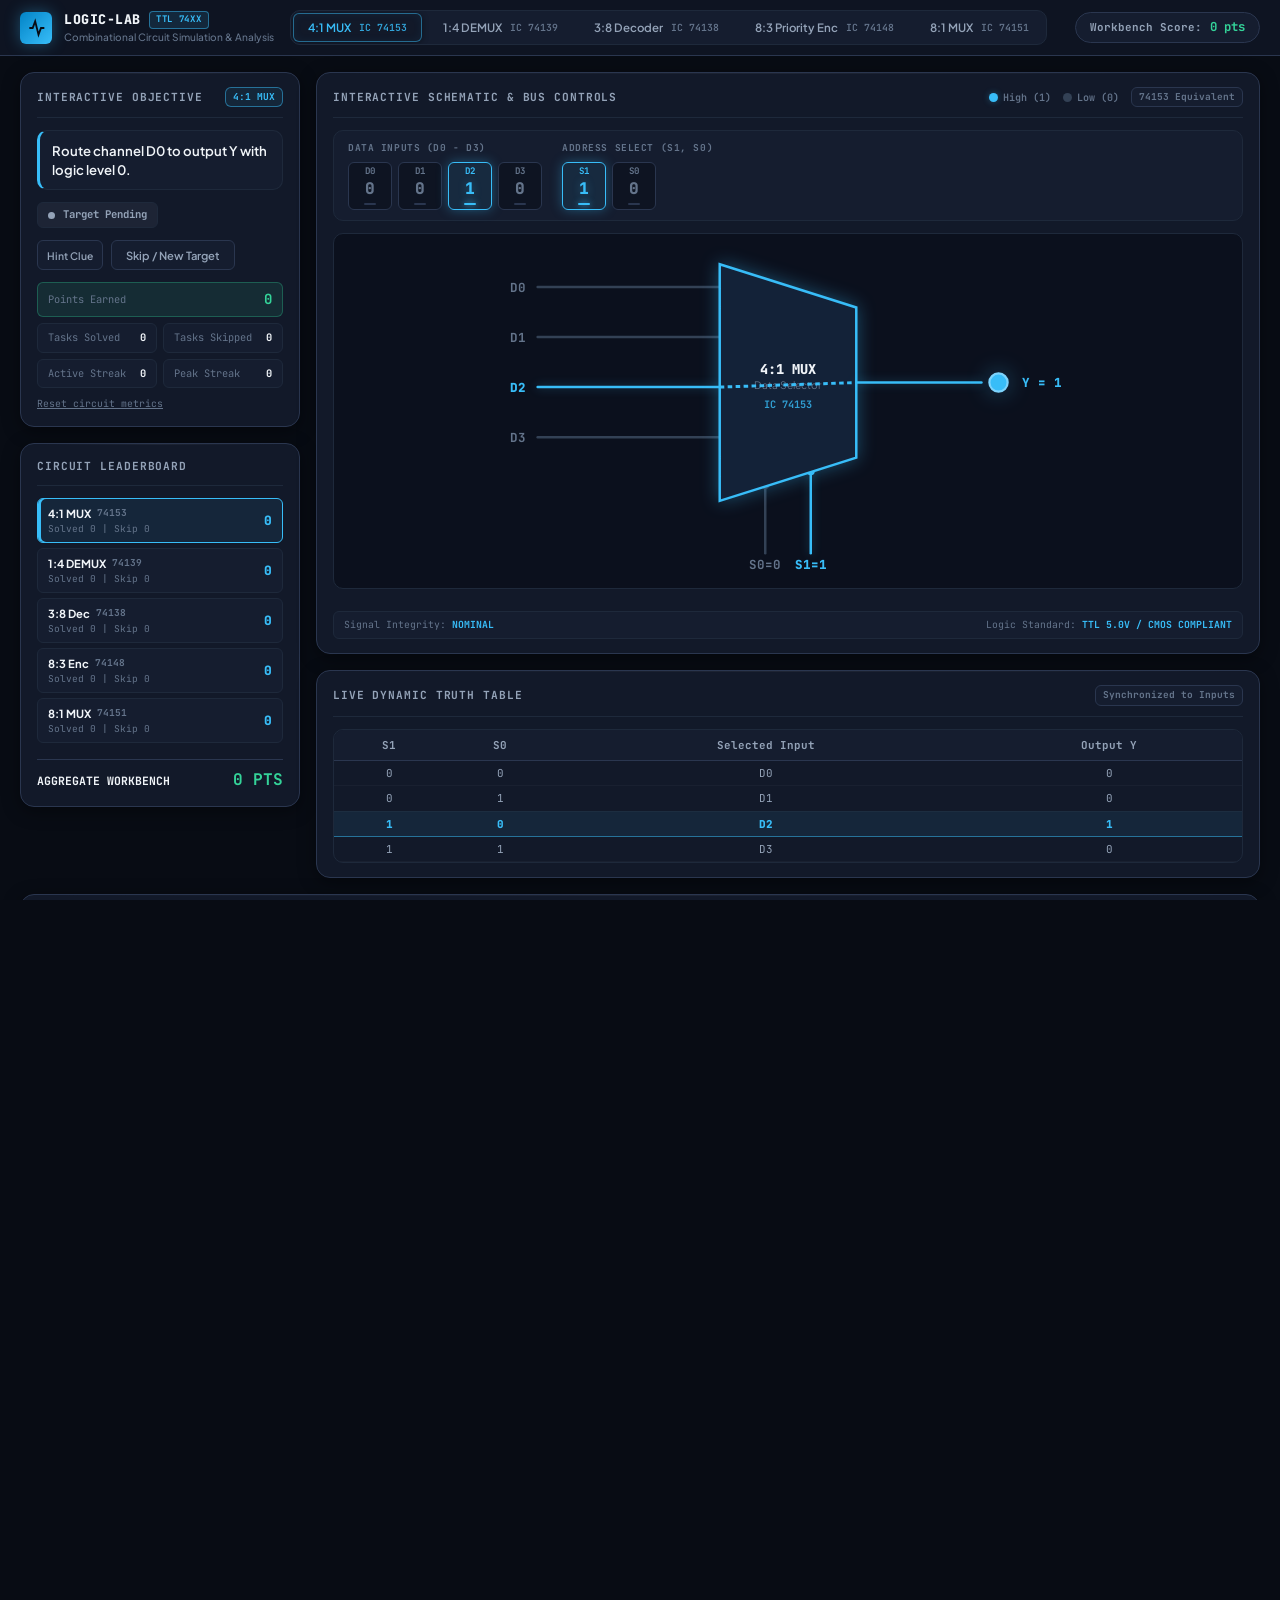
==== index.html @ f15741a6 "fix: rename INDEX.HTML to index.html for GitHub Pages" ====
<!DOCTYPE html>
<html lang="en">
<head>
  <meta charset="UTF-8" />
  <meta name="viewport" content="width=device-width, initial-scale=1.0" />
  <title>LOGIC-LAB // Digital Circuit Workbench &amp; Analysis Suite</title>
  <link rel="preconnect" href="https://fonts.googleapis.com" />
  <link rel="preconnect" href="https://fonts.gstatic.com" crossorigin />
  <link href="https://fonts.googleapis.com/css2?family=JetBrains+Mono:wght@400;500;600;700;800&family=Plus+Jakarta+Sans:wght@400;500;600;700;800&display=swap" rel="stylesheet" />
  <style>
    :root {
      --bg-base: #080C14;
      --bg-surface: #0E1422;
      --bg-surface-elevated: #151D2F;
      --bg-card: #121929;
      --bg-card-subtle: #0B101D;
      
      --border-subtle: #1E293B;
      --border-default: #2A364F;
      --border-strong: #3D4D6B;
      --border-glow: rgba(56, 189, 248, 0.35);

      --text-primary: #F1F5F9;
      --text-secondary: #94A3B8;
      --text-muted: #64748B;
      --text-dim: #475569;

      --sig-high: #38BDF8;
      --sig-high-glow: rgba(56, 189, 248, 0.35);
      --sig-high-bg: rgba(56, 189, 248, 0.08);
      --sig-high-border: rgba(56, 189, 248, 0.5);

      --sig-accent: #34D399;
      --sig-accent-glow: rgba(52, 211, 153, 0.3);
      --sig-accent-bg: rgba(52, 211, 153, 0.1);

      --sig-low: #334155;
      --sig-low-text: #64748B;

      --alert-warn: #F59E0B;
      --alert-warn-bg: rgba(245, 158, 11, 0.08);

      --font-sans: "Plus Jakarta Sans", -apple-system, BlinkMacSystemFont, "Segoe UI", Roboto, sans-serif;
      --font-mono: "JetBrains Mono", Consolas, "Courier New", monospace;

      --radius-sm: 6px;
      --radius-md: 10px;
      --radius-lg: 14px;
      --radius-xl: 18px;

      --transition-fast: 0.15s cubic-bezier(0.4, 0, 0.2, 1);
      --transition-medium: 0.25s cubic-bezier(0.4, 0, 0.2, 1);
    }

    * { box-sizing: border-box; margin: 0; padding: 0; }
    [hidden] { display: none !important; }

    html, body {
      height: 100%;
      background-color: var(--bg-base);
      color: var(--text-primary);
      font-family: var(--font-sans);
      font-size: 14px;
      line-height: 1.5;
      -webkit-font-smoothing: antialiased;
      -moz-osx-font-smoothing: grayscale;
      overflow-x: hidden;
    }

    /* Scrollbars */
    ::-webkit-scrollbar { width: 6px; height: 6px; }
    ::-webkit-scrollbar-track { background: var(--bg-base); }
    ::-webkit-scrollbar-thumb { background: var(--border-default); border-radius: 3px; }
    ::-webkit-scrollbar-thumb:hover { background: var(--border-strong); }

    /* Top Navigation Bar */
    header.lab-header {
      background: var(--bg-surface);
      border-bottom: 1px solid var(--border-default);
      padding: 10px 20px;
      display: flex;
      align-items: center;
      justify-content: space-between;
      gap: 16px;
      position: sticky;
      top: 0;
      z-index: 40;
    }

    .brand-wrap {
      display: flex;
      align-items: center;
      gap: 12px;
    }

    .brand-logo {
      width: 32px;
      height: 32px;
      background: linear-gradient(135deg, #0284C7 0%, #38BDF8 100%);
      border-radius: var(--radius-sm);
      display: flex;
      align-items: center;
      justify-content: center;
      box-shadow: 0 0 15px rgba(56, 189, 248, 0.35);
      flex-shrink: 0;
    }

    .brand-logo svg {
      width: 20px;
      height: 20px;
      fill: none;
      stroke: #080C14;
      stroke-width: 2.2;
    }

    .brand-info {
      display: flex;
      flex-direction: column;
    }

    .brand-title {
      font-family: var(--font-mono);
      font-size: 0.95rem;
      font-weight: 800;
      letter-spacing: 0.04em;
      color: var(--text-primary);
      display: flex;
      align-items: center;
      gap: 8px;
    }

    .brand-badge {
      font-family: var(--font-mono);
      font-size: 0.65rem;
      font-weight: 700;
      letter-spacing: 0.08em;
      background: rgba(56, 189, 248, 0.12);
      color: var(--sig-high);
      border: 1px solid var(--sig-high-border);
      padding: 1px 6px;
      border-radius: 4px;
    }

    .brand-sub {
      font-size: 0.72rem;
      color: var(--text-muted);
      font-weight: 500;
    }

    /* Circuit Navigation Tabs */
    nav.circuit-tabs {
      display: flex;
      align-items: center;
      gap: 6px;
      overflow-x: auto;
      scrollbar-width: none;
      padding: 2px;
      background: var(--bg-surface-elevated);
      border: 1px solid var(--border-subtle);
      border-radius: var(--radius-md);
    }
    nav.circuit-tabs::-webkit-scrollbar { display: none; }

    .tab-btn {
      background: transparent;
      border: 1px solid transparent;
      color: var(--text-secondary);
      font-family: var(--font-sans);
      font-size: 0.82rem;
      font-weight: 600;
      padding: 6px 14px;
      border-radius: var(--radius-sm);
      cursor: pointer;
      white-space: nowrap;
      transition: all var(--transition-fast);
      display: flex;
      align-items: center;
      gap: 8px;
    }

    .tab-btn:hover {
      color: var(--text-primary);
      background: rgba(255, 255, 255, 0.04);
    }

    .tab-btn.active {
      background: var(--bg-card);
      color: var(--sig-high);
      border-color: var(--sig-high-border);
      box-shadow: 0 1px 6px rgba(0, 0, 0, 0.4), inset 0 0 10px rgba(56, 189, 248, 0.06);
    }

    .tab-btn .tab-ic {
      font-family: var(--font-mono);
      font-size: 0.7rem;
      color: var(--text-muted);
    }

    .tab-btn.active .tab-ic {
      color: var(--sig-high);
      opacity: 0.85;
    }

    /* Header Actions */
    .header-actions {
      display: flex;
      align-items: center;
      gap: 12px;
      margin-left: auto;
    }

    .score-summary-pill {
      font-family: var(--font-mono);
      font-size: 0.78rem;
      font-weight: 700;
      background: var(--bg-surface-elevated);
      border: 1px solid var(--border-default);
      border-radius: 9999px;
      padding: 5px 14px;
      display: flex;
      align-items: center;
      gap: 8px;
      color: var(--text-secondary);
    }

    .score-summary-pill b {
      color: var(--sig-accent);
      font-size: 0.88rem;
    }

    /* Main Container */
    main.lab-main {
      padding: 16px 20px;
      width: 100%;
      max-width: 1920px;
      margin: 0 auto;
      flex: 1;
    }

    .circuit-panel {
      display: none;
      gap: 16px;
    }

    .circuit-panel.active {
      display: grid;
      grid-template-columns: 290px minmax(0, 1.45fr) minmax(0, 1.15fr);
      align-items: start;
    }

    @media (max-width: 1280px) {
      .circuit-panel.active {
        grid-template-columns: 280px 1fr;
      }
      .col-right {
        grid-column: 1 / -1;
      }
    }

    @media (max-width: 960px) {
      header.lab-header {
        flex-direction: column;
        align-items: stretch;
      }
      nav.circuit-tabs {
        order: 3;
      }
      .header-actions {
        order: 2;
        margin-left: 0;
        justify-content: space-between;
      }
      .circuit-panel.active {
        display: flex;
        flex-direction: column;
      }
    }

    .col {
      display: flex;
      flex-direction: column;
      gap: 16px;
      min-width: 0;
    }

    /* Engineering Cards */
    .card {
      background: var(--bg-card);
      border: 1px solid var(--border-default);
      border-radius: var(--radius-lg);
      padding: 14px 16px;
      display: flex;
      flex-direction: column;
      gap: 12px;
      position: relative;
      box-shadow: 0 4px 18px rgba(0, 0, 0, 0.4);
    }

    .card::before {
      content: "";
      position: absolute;
      top: 0;
      left: 20px;
      right: 20px;
      height: 1px;
      background: linear-gradient(90deg, transparent, rgba(255, 255, 255, 0.05), transparent);
    }

    .card-head {
      display: flex;
      align-items: center;
      justify-content: space-between;
      flex-wrap: wrap;
      gap: 8px;
      padding-bottom: 10px;
      border-bottom: 1px solid var(--border-subtle);
    }

    .card-title-group {
      display: flex;
      align-items: center;
      gap: 8px;
    }

    .card-title {
      font-family: var(--font-mono);
      font-size: 0.8rem;
      font-weight: 700;
      text-transform: uppercase;
      letter-spacing: 0.08em;
      color: var(--text-secondary);
    }

    .card-badge {
      font-family: var(--font-mono);
      font-size: 0.68rem;
      font-weight: 700;
      padding: 2px 7px;
      border-radius: var(--radius-sm);
      background: var(--bg-surface-elevated);
      border: 1px solid var(--border-default);
      color: var(--text-muted);
    }

    .card-badge.highlight {
      color: var(--sig-high);
      border-color: var(--sig-high-border);
      background: var(--sig-high-bg);
    }

    /* Left Column: Mission & Scoreboard */
    .mission-statement {
      font-size: 0.94rem;
      font-weight: 600;
      color: var(--text-primary);
      line-height: 1.45;
      padding: 10px 12px;
      background: var(--bg-surface-elevated);
      border: 1px solid var(--border-subtle);
      border-radius: var(--radius-md);
      border-left: 3px solid var(--sig-high);
    }

    .status-indicator {
      display: inline-flex;
      align-items: center;
      gap: 8px;
      font-family: var(--font-mono);
      font-size: 0.76rem;
      font-weight: 700;
      padding: 4px 10px;
      border-radius: var(--radius-sm);
      width: fit-content;
    }

    .status-indicator.pending {
      background: rgba(148, 163, 184, 0.08);
      color: var(--text-secondary);
      border: 1px solid var(--border-subtle);
    }

    .status-indicator.solved {
      background: var(--sig-accent-bg);
      color: var(--sig-accent);
      border: 1px solid var(--sig-accent);
      box-shadow: 0 0 12px var(--sig-accent-glow);
    }

    .status-dot {
      width: 7px;
      height: 7px;
      border-radius: 50%;
      background: currentColor;
    }

    .status-indicator.solved .status-dot {
      box-shadow: 0 0 8px currentColor;
    }

    .mission-actions {
      display: flex;
      gap: 8px;
    }

    .btn {
      font-family: var(--font-sans);
      font-size: 0.8rem;
      font-weight: 600;
      padding: 7px 14px;
      border-radius: var(--radius-sm);
      cursor: pointer;
      display: inline-flex;
      align-items: center;
      justify-content: center;
      gap: 6px;
      transition: all var(--transition-fast);
      border: 1px solid transparent;
      user-select: none;
    }

    .btn-primary {
      background: var(--sig-high);
      color: #080C14;
      font-weight: 700;
      border-color: var(--sig-high);
      box-shadow: 0 2px 8px rgba(56, 189, 248, 0.25);
    }

    .btn-primary:hover {
      background: #7DD3FC;
      border-color: #7DD3FC;
      box-shadow: 0 4px 14px rgba(56, 189, 248, 0.35);
    }

    .btn-success {
      background: var(--sig-accent);
      color: #080C14;
      font-weight: 700;
      border-color: var(--sig-accent);
      box-shadow: 0 2px 8px rgba(52, 211, 153, 0.25);
    }

    .btn-success:hover {
      background: #6EE7B7;
    }

    .btn-ghost {
      background: var(--bg-surface-elevated);
      color: var(--text-secondary);
      border-color: var(--border-default);
    }

    .btn-ghost:hover {
      background: var(--border-subtle);
      color: var(--text-primary);
      border-color: var(--border-strong);
    }

    .btn-sm {
      padding: 4px 9px;
      font-size: 0.74rem;
    }

    .feedback-panel {
      font-size: 0.8rem;
      line-height: 1.5;
      padding: 9px 12px;
      border-radius: var(--radius-md);
      display: flex;
      flex-direction: column;
      gap: 4px;
    }

    .feedback-panel.hint {
      background: var(--alert-warn-bg);
      border: 1px solid rgba(245, 158, 11, 0.3);
      color: #FDE68A;
    }

    .feedback-panel.solution {
      background: var(--bg-surface-elevated);
      border: 1px solid var(--border-strong);
      color: var(--text-secondary);
    }

    .feedback-panel code {
      font-family: var(--font-mono);
      font-weight: 700;
      color: var(--sig-high);
      word-break: break-all;
    }

    /* Score Metrics Grid */
    .metrics-grid {
      display: grid;
      grid-template-columns: repeat(2, 1fr);
      gap: 6px;
      font-family: var(--font-mono);
      font-size: 0.74rem;
    }

    .metric-cell {
      background: var(--bg-surface-elevated);
      border: 1px solid var(--border-subtle);
      border-radius: var(--radius-sm);
      padding: 6px 10px;
      display: flex;
      justify-content: space-between;
      align-items: center;
    }

    .metric-cell.featured {
      grid-column: 1 / -1;
      background: var(--sig-accent-bg);
      border-color: rgba(52, 211, 153, 0.3);
    }

    .metric-cell.featured b {
      color: var(--sig-accent);
      font-size: 1rem;
    }

    .metric-label {
      color: var(--text-muted);
    }

    .metric-cell b {
      color: var(--text-primary);
    }

    .btn-link {
      background: none;
      border: none;
      color: var(--text-muted);
      font-family: var(--font-mono);
      font-size: 0.7rem;
      cursor: pointer;
      text-decoration: underline;
      padding: 0;
      text-align: left;
    }

    .btn-link:hover {
      color: var(--text-secondary);
    }

    /* Circuit Part Table / Leaderboard */
    .part-list {
      display: flex;
      flex-direction: column;
      gap: 5px;
    }

    .part-item {
      display: grid;
      grid-template-columns: 1fr auto;
      align-items: center;
      gap: 8px;
      background: var(--bg-surface-elevated);
      border: 1px solid var(--border-subtle);
      border-radius: var(--radius-sm);
      padding: 6px 10px;
      cursor: pointer;
      transition: all var(--transition-fast);
      text-align: left;
      font: inherit;
      color: inherit;
    }

    .part-item:hover {
      border-color: var(--border-default);
      background: #182338;
    }

    .part-item.active {
      border-color: var(--sig-high);
      background: var(--sig-high-bg);
      box-shadow: inset 3px 0 0 var(--sig-high);
    }

    .part-name {
      font-family: var(--font-sans);
      font-size: 0.8rem;
      font-weight: 700;
      color: var(--text-primary);
      display: flex;
      align-items: center;
      gap: 6px;
    }

    .part-ic-tag {
      font-family: var(--font-mono);
      font-size: 0.68rem;
      color: var(--text-muted);
    }

    .part-score {
      font-family: var(--font-mono);
      font-size: 0.92rem;
      font-weight: 800;
      color: var(--sig-high);
    }

    .part-meta {
      font-family: var(--font-mono);
      font-size: 0.68rem;
      color: var(--text-muted);
    }

    .total-strip {
      border-top: 1px solid var(--border-default);
      padding-top: 8px;
      margin-top: 4px;
      display: flex;
      justify-content: space-between;
      align-items: baseline;
      font-family: var(--font-mono);
      font-size: 0.82rem;
      font-weight: 700;
      text-transform: uppercase;
    }

    .total-strip b {
      font-size: 1.15rem;
      color: var(--sig-accent);
    }

    /* Interactive Hardware Switch Banks */
    .controls-strip {
      display: flex;
      flex-wrap: wrap;
      gap: 12px 20px;
      align-items: flex-end;
      padding: 10px 14px;
      background: var(--bg-surface-elevated);
      border: 1px solid var(--border-subtle);
      border-radius: var(--radius-md);
    }

    .switch-group {
      display: flex;
      flex-direction: column;
      gap: 6px;
    }

    .switch-group-label {
      font-family: var(--font-mono);
      font-size: 0.68rem;
      font-weight: 700;
      letter-spacing: 0.06em;
      color: var(--text-muted);
      text-transform: uppercase;
    }

    .switches-bank {
      display: flex;
      flex-wrap: wrap;
      gap: 6px;
    }

    .tactile-toggle {
      background: var(--bg-surface);
      border: 1px solid var(--border-default);
      border-radius: var(--radius-sm);
      min-width: 44px;
      height: 48px;
      padding: 4px 6px;
      display: flex;
      flex-direction: column;
      align-items: center;
      justify-content: space-between;
      cursor: pointer;
      user-select: none;
      transition: all var(--transition-fast);
      position: relative;
    }

    .tactile-toggle:hover {
      border-color: var(--border-strong);
      background: var(--bg-surface-elevated);
    }

    .tactile-toggle .pin-name {
      font-family: var(--font-mono);
      font-size: 0.65rem;
      font-weight: 700;
      color: var(--text-muted);
      line-height: 1;
    }

    .tactile-toggle .pin-val {
      font-family: var(--font-mono);
      font-size: 1.15rem;
      font-weight: 800;
      line-height: 1;
      color: var(--sig-low-text);
      transition: color var(--transition-fast);
    }

    .tactile-toggle::after {
      content: "";
      width: 12px;
      height: 2px;
      border-radius: 1px;
      background: var(--border-default);
      transition: all var(--transition-fast);
    }

    .tactile-toggle.high {
      border-color: var(--sig-high);
      background: var(--sig-high-bg);
      box-shadow: 0 0 12px var(--sig-high-glow);
    }

    .tactile-toggle.high .pin-name {
      color: var(--sig-high);
    }

    .tactile-toggle.high .pin-val {
      color: var(--sig-high);
      text-shadow: 0 0 8px var(--sig-high-glow);
    }

    .tactile-toggle.high::after {
      background: var(--sig-high);
      box-shadow: 0 0 6px var(--sig-high);
    }

    .mode-switch-pill {
      display: inline-flex;
      align-items: center;
      gap: 10px;
      background: var(--bg-card);
      border: 1px solid var(--border-default);
      border-radius: 999px;
      padding: 5px 12px;
      font-size: 0.75rem;
      font-weight: 600;
      color: var(--text-secondary);
      cursor: pointer;
      user-select: none;
      transition: border-color var(--transition-fast);
    }

    .mode-switch-pill:hover {
      border-color: var(--border-strong);
      color: var(--text-primary);
    }

    .mode-switch-pill input {
      width: 15px;
      height: 15px;
      accent-color: var(--sig-high);
      cursor: pointer;
    }

    /* Schematic Box & SVG Graphics */
    .schematic-box {
      background: var(--bg-card-subtle);
      border: 1px solid var(--border-subtle);
      border-radius: var(--radius-md);
      padding: 12px;
      display: flex;
      align-items: center;
      justify-content: center;
      overflow-x: auto;
      min-height: 260px;
      position: relative;
    }

    svg.circuit-svg {
      width: 100%;
      height: auto;
      min-width: 420px;
      max-height: 330px;
      display: block;
    }

    .wire {
      stroke: var(--sig-low);
      stroke-width: 2.2;
      fill: none;
      stroke-linecap: round;
      stroke-linejoin: round;
      transition: stroke var(--transition-fast);
    }

    .wire.high {
      stroke: var(--sig-high) !important;
      filter: drop-shadow(0 0 4px var(--sig-high-glow));
    }

    .wire-label {
      font-family: var(--font-mono);
      font-size: 11px;
      font-weight: 700;
      fill: var(--text-muted);
      user-select: none;
    }

    .wire-label.high {
      fill: var(--sig-high);
      font-weight: 800;
    }

    .gate-body {
      fill: var(--bg-surface-elevated);
      stroke: var(--border-strong);
      stroke-width: 1.8;
      rx: 6;
      transition: all var(--transition-medium);
    }

    .gate-body.active-block {
      stroke: var(--sig-high);
      stroke-width: 2.2;
      filter: drop-shadow(0 0 8px var(--sig-high-glow));
      fill: #132238;
    }

    .gate-title {
      font-family: var(--font-mono);
      font-weight: 800;
      font-size: 12px;
      fill: var(--text-primary);
      text-anchor: middle;
      dominant-baseline: central;
    }

    .gate-sub {
      font-family: var(--font-sans);
      font-size: 9px;
      fill: var(--text-muted);
      text-anchor: middle;
    }

    .gate-ic {
      font-family: var(--font-mono);
      font-size: 9px;
      font-weight: 700;
      fill: var(--sig-high);
      opacity: 0.8;
      text-anchor: middle;
    }

    .led-node {
      r: 8;
      fill: #1E293B;
      stroke: #475569;
      stroke-width: 2;
      transition: all var(--transition-fast);
    }

    .led-node.lit {
      fill: var(--sig-high);
      stroke: #7DD3FC;
      filter: drop-shadow(0 0 10px var(--sig-high-glow));
    }

    /* Signal Legend */
    .signal-legend {
      display: inline-flex;
      align-items: center;
      gap: 12px;
      font-family: var(--font-mono);
      font-size: 0.72rem;
      font-weight: 600;
      color: var(--text-muted);
    }

    .legend-item {
      display: flex;
      align-items: center;
      gap: 5px;
    }

    .legend-indicator {
      width: 9px;
      height: 9px;
      border-radius: 50%;
    }

    .legend-indicator.high {
      background: var(--sig-high);
      box-shadow: 0 0 6px var(--sig-high-glow);
    }

    .legend-indicator.low {
      background: var(--sig-low);
    }

    /* Truth Table */
    .table-container {
      overflow-x: auto;
      border: 1px solid var(--border-subtle);
      border-radius: var(--radius-md);
      max-height: 280px;
    }

    table.truth-table {
      width: 100%;
      border-collapse: collapse;
      font-family: var(--font-mono);
      font-size: 0.78rem;
      text-align: center;
    }

    table.truth-table th {
      background: var(--bg-surface-elevated);
      color: var(--text-secondary);
      padding: 7px 8px;
      font-weight: 700;
      border-bottom: 1px solid var(--border-default);
      position: sticky;
      top: 0;
      z-index: 2;
    }

    table.truth-table td {
      padding: 4px 6px;
      border-bottom: 1px solid rgba(255, 255, 255, 0.03);
      color: var(--text-secondary);
    }

    table.truth-table tr:hover td {
      background: rgba(255, 255, 255, 0.02);
    }

    table.truth-table tr.active-row {
      background: var(--sig-high-bg) !important;
      font-weight: 800;
    }

    table.truth-table tr.active-row td {
      color: var(--sig-high);
      border-top: 1px solid var(--sig-high-border);
      border-bottom: 1px solid var(--sig-high-border);
    }

    /* Karnaugh Maps */
    .kmap-toolbar {
      display: flex;
      justify-content: space-between;
      align-items: center;
      flex-wrap: wrap;
      gap: 8px;
    }

    .kmap-title {
      font-family: var(--font-mono);
      font-size: 0.78rem;
      font-weight: 700;
      color: var(--text-primary);
    }

    .kmap-select {
      background: var(--bg-surface-elevated);
      border: 1px solid var(--border-default);
      border-radius: var(--radius-sm);
      padding: 4px 8px;
      font-family: var(--font-mono);
      font-size: 0.74rem;
      font-weight: 600;
      color: var(--text-primary);
      cursor: pointer;
    }

    .kmap-grid-wrap {
      overflow-x: auto;
      display: flex;
      flex-direction: column;
      align-items: center;
      padding: 8px 0;
    }

    .kmap-stage {
      position: relative;
      display: inline-block;
    }

    table.kmap-grid {
      border-collapse: collapse;
      font-family: var(--font-mono);
      font-size: 0.8rem;
    }

    table.kmap-grid th, table.kmap-grid td {
      border: 1px solid var(--border-default);
      min-width: 46px;
      height: 36px;
      text-align: center;
      vertical-align: middle;
    }

    table.kmap-grid th {
      background: var(--bg-surface-elevated);
      color: var(--text-muted);
      font-weight: 700;
      padding: 2px 6px;
    }

    table.kmap-grid td.kmap-cell {
      min-width: 62px;
      height: 42px;
      background: var(--bg-surface);
      color: var(--text-secondary);
      transition: all var(--transition-fast);
      position: relative;
    }

    table.kmap-grid td.kmap-cell.active-cell {
      background: var(--sig-high-bg);
      color: var(--sig-high);
      font-weight: 800;
      outline: 2px solid var(--sig-high);
      outline-offset: -2px;
    }

    .kloop {
      position: absolute;
      box-sizing: border-box;
      border: 2px solid var(--lc);
      border-radius: 12px;
      background: color-mix(in srgb, var(--lc) 12%, transparent);
      pointer-events: none;
      transition: all var(--transition-fast);
    }

    .kmap-group-tag {
      display: inline-block;
      padding: 2px 7px;
      border-radius: 4px;
      font-size: 0.72rem;
      font-weight: 700;
      margin: 1px;
      font-family: var(--font-mono);
      border: 1px solid currentColor;
    }

    .group-cyan { color: #38BDF8; background: rgba(56, 189, 248, 0.08); }
    .group-emerald { color: #34D399; background: rgba(52, 211, 153, 0.08); }
    .group-amber { color: #FBBF24; background: rgba(251, 191, 36, 0.08); }
    .group-indigo { color: #A78BFA; background: rgba(167, 139, 250, 0.08); }

    /* Segmented Diagram Toggle & Lower Card */
    .seg-control {
      display: inline-flex;
      background: var(--bg-surface-elevated);
      border: 1px solid var(--border-default);
      border-radius: var(--radius-sm);
      overflow: hidden;
      padding: 2px;
    }

    .seg-btn {
      background: transparent;
      color: var(--text-secondary);
      border: 0;
      padding: 4px 10px;
      font-family: var(--font-sans);
      font-size: 0.74rem;
      font-weight: 600;
      cursor: pointer;
      border-radius: 4px;
      transition: all var(--transition-fast);
    }

    .seg-btn.active {
      background: var(--bg-card);
      color: var(--sig-high);
      box-shadow: 0 1px 4px rgba(0, 0, 0, 0.3);
    }

    .lower-viewport {
      position: relative;
      background: var(--bg-card-subtle);
      border: 1px solid var(--border-subtle);
      border-radius: var(--radius-md);
      min-height: 260px;
      overflow: auto;
      padding: 10px;
    }

    .gate-scroll-view {
      display: flex;
      align-items: center;
      justify-content: center;
    }

    svg.gate-svg {
      width: 100%;
      height: 100%;
      min-width: 480px;
      display: block;
    }

    svg.gate-svg .g-label {
      font-family: var(--font-mono);
      font-size: 10px;
      font-weight: 700;
      fill: var(--text-muted);
    }

    svg.gate-svg .g-label.high {
      fill: var(--sig-high);
      font-weight: 800;
    }

    svg.gate-svg .g-ic {
      font-family: var(--font-mono);
      font-size: 11px;
      font-weight: 800;
      fill: var(--text-muted);
    }

    svg.gate-svg .gate-body {
      stroke-width: 1.8;
    }

    svg.gate-svg .dot {
      fill: var(--sig-low);
    }

    svg.gate-svg .dot.high {
      fill: var(--sig-high);
      filter: drop-shadow(0 0 3px var(--sig-high-glow));
    }

    svg.gate-svg .led-node {
      r: 6;
      stroke-width: 1.6;
    }

    /* Physical DIP Pinout Diagram */
    .pinout-view {
      display: flex;
      flex-direction: column;
      align-items: center;
      gap: 8px;
    }

    svg.pin-svg {
      width: 100%;
      max-width: 420px;
      height: auto;
      display: block;
    }

    .pin-svg .p-name {
      font-family: var(--font-mono);
      font-size: 11px;
      font-weight: 700;
      fill: var(--text-primary);
    }

    .pin-svg .p-name.out { fill: var(--sig-high); }
    .pin-svg .p-name.pwr { fill: #F87171; }
    .pin-svg .p-name.nc { fill: var(--text-dim); opacity: 0.6; }
    .pin-svg .p-name.hi { fill: var(--sig-accent); }

    .pin-svg .p-num {
      font-family: var(--font-mono);
      font-size: 9px;
      font-weight: 600;
      fill: var(--text-muted);
    }

    .pin-svg .p-val {
      font-family: var(--font-mono);
      font-size: 10px;
      font-weight: 800;
      fill: #080C14;
    }

    .pin-svg .p-chip {
      font-family: var(--font-mono);
      font-size: 15px;
      font-weight: 800;
      fill: var(--text-primary);
    }

    .pin-svg .p-sub {
      font-family: var(--font-mono);
      font-size: 9px;
      fill: var(--text-muted);
    }

    .pinout-annotation {
      font-size: 0.74rem;
      color: var(--text-secondary);
      line-height: 1.45;
      text-align: center;
      max-width: 500px;
      background: var(--bg-surface-elevated);
      border: 1px solid var(--border-subtle);
      border-radius: var(--radius-sm);
      padding: 6px 10px;
    }

    /* Modal Dialog */
    .modal-overlay {
      position: fixed;
      inset: 0;
      z-index: 99;
      background: rgba(3, 7, 18, 0.82);
      backdrop-filter: blur(4px);
      display: flex;
      align-items: center;
      justify-content: center;
      padding: 20px;
    }

    .modal-frame {
      background: var(--bg-card);
      border: 1px solid var(--border-strong);
      border-radius: var(--radius-xl);
      max-width: 95vw;
      max-height: 92vh;
      display: flex;
      flex-direction: column;
      box-shadow: 0 20px 50px rgba(0, 0, 0, 0.7);
      width: 1080px;
      overflow: hidden;
    }

    .modal-header {
      display: flex;
      justify-content: space-between;
      align-items: center;
      padding: 12px 18px;
      border-bottom: 1px solid var(--border-default);
      background: var(--bg-surface);
      font-family: var(--font-mono);
      font-weight: 700;
      font-size: 0.85rem;
    }

    .modal-content {
      overflow: auto;
      padding: 20px;
      background: var(--bg-card-subtle);
      flex: 1;
    }

    /* Real-Time Waveform / Logic Trace Bar */
    .waveform-bar {
      margin-top: 10px;
      background: var(--bg-surface-elevated);
      border: 1px solid var(--border-subtle);
      border-radius: var(--radius-sm);
      padding: 6px 10px;
      display: flex;
      align-items: center;
      justify-content: space-between;
      font-family: var(--font-mono);
      font-size: 0.7rem;
      color: var(--text-muted);
    }

    .waveform-channel {
      display: flex;
      align-items: center;
      gap: 6px;
    }

    .waveform-channel b {
      color: var(--sig-high);
    }
  </style>
</head>
<body>

  <!-- Top Instrument Navigation Bar -->
  <header class="lab-header">
    <div class="brand-wrap">
      <div class="brand-logo" aria-hidden="true">
        <svg viewBox="0 0 24 24">
          <path d="M4 12h4l3-8 4 16 3-8h4" />
        </svg>
      </div>
      <div class="brand-info">
        <div class="brand-title">
          LOGIC-LAB <span class="brand-badge">TTL 74XX</span>
        </div>
        <span class="brand-sub">Combinational Circuit Simulation &amp; Analysis</span>
      </div>
    </div>

    <nav class="circuit-tabs" role="tablist" aria-label="Circuit Navigation">
      <button class="tab-btn active" data-circuit="mux41">
        <span>4:1 MUX</span>
        <span class="tab-ic">IC 74153</span>
      </button>
      <button class="tab-btn" data-circuit="demux14">
        <span>1:4 DEMUX</span>
        <span class="tab-ic">IC 74139</span>
      </button>
      <button class="tab-btn" data-circuit="decoder38">
        <span>3:8 Decoder</span>
        <span class="tab-ic">IC 74138</span>
      </button>
      <button class="tab-btn" data-circuit="encoder83">
        <span>8:3 Priority Enc</span>
        <span class="tab-ic">IC 74148</span>
      </button>
      <button class="tab-btn" data-circuit="mux81">
        <span>8:1 MUX</span>
        <span class="tab-ic">IC 74151</span>
      </button>
    </nav>

    <div class="header-actions">
      <div class="score-summary-pill" id="global-score-pill">
        <span>Workbench Score:</span>
        <b id="global-score-val">0 pts</b>
      </div>
    </div>
  </header>

  <!-- Main Multi-Panel Workspace -->
  <main class="lab-main" id="lab-workbench"></main>

  <!-- Modal Container for Enlarge Dialogs -->
  <div id="modal-root"></div>

  <script>
    /* ==========================================================================
       1. PURE LOGIC KERNEL (Verified, Pure Functions)
       ========================================================================== */

    /**
     * 4:1 Multiplexer
     * Y = S1'S0'D0 + S1'S0 D1 + S1 S0'D2 + S1 S0 D3
     */
    function muxOut(d, s) {
      const sel = (s[0] << 1) | s[1];
      return d[sel] & 1;
    }

    /**
     * 1:4 Demultiplexer
     * Passes data Din solely to channel selected by S1, S0
     */
    function demuxOut(din, s) {
      const sel = (s[0] << 1) | s[1];
      const out = [0, 0, 0, 0];
      out[sel] = din & 1;
      return out;
    }

    /**
     * 3:8 Decoder with active-high Enable (EN)
     * Exactly one output Yk = 1 when EN=1, all 0 when EN=0
     */
    function decoderOut(abc, en) {
      const out = [0, 0, 0, 0, 0, 0, 0, 0];
      if ((en & 1) === 0) return out;
      const idx = (abc[0] << 2) | (abc[1] << 1) | abc[2];
      out[idx] = 1;
      return out;
    }

    /**
     * 8:3 Priority Encoder
     * Priority Mode: Highest active index sets output binary code
     * Naive OR Mode: Bitwise collision matrix
     */
    function encoderOut(inputs, priority = true) {
      if (priority) {
        for (let i = 7; i >= 0; i--) {
          if (inputs[i] === 1) {
            return {
              a2: (i >> 2) & 1,
              a1: (i >> 1) & 1,
              a0: i & 1,
              valid: 1,
              winner: i
            };
          }
        }
        return { a2: 0, a1: 0, a0: 0, valid: 0, winner: -1 };
      } else {
        const a2 = inputs[4] | inputs[5] | inputs[6] | inputs[7];
        const a1 = inputs[2] | inputs[3] | inputs[6] | inputs[7];
        const a0 = inputs[1] | inputs[3] | inputs[5] | inputs[7];
        const valid = inputs.some(v => v === 1) ? 1 : 0;
        return { a2, a1, a0, valid, winner: valid ? 99 : -1 };
      }
    }

    /**
     * Composite 8:1 Multiplexer
     * Constructed from dual 4:1 multiplexers steered by S2 selector
     */
    function mux8Out(d, s) {
      const s2 = s[0], s1 = s[1], s0 = s[2];
      const mux0 = muxOut(d.slice(0, 4), [s1, s0]);
      const mux1 = muxOut(d.slice(4, 8), [s1, s0]);
      const finalY = s2 === 0 ? mux0 : mux1;
      return { finalY, mux0, mux1 };
    }

    /* Verification Self-Test */
    function verifyKernel() {
      // 4:1 Mux test
      for (let s = 0; s < 4; s++) {
        const d = [0, 0, 0, 0];
        d[s] = 1;
        if (muxOut(d, [(s >> 1) & 1, s & 1]) !== 1) console.error("SelfTest: 4:1 Mux failed");
      }
      // 1:4 Demux test
      for (let s = 0; s < 4; s++) {
        const res = demuxOut(1, [(s >> 1) & 1, s & 1]);
        if (res[s] !== 1) console.error("SelfTest: 1:4 Demux failed");
      }
      // 3:8 Decoder test
      if (decoderOut([1, 1, 1], 0).some(v => v !== 0)) console.error("SelfTest: Decoder disable failed");
      // 8:3 Priority Encoder test
      const enc = encoderOut([0, 1, 1, 0, 0, 0, 0, 0], true);
      if (enc.winner !== 2 || enc.a1 !== 1 || enc.a0 !== 0) console.error("SelfTest: Encoder priority failed");
    }
    verifyKernel();

    /* ==========================================================================
       2. SYSTEM STATE CONFIGURATION
       ========================================================================== */
    const CIRCUIT_KEYS = ["mux41", "demux14", "decoder38", "encoder83", "mux81"];

    const PART_INFO = {
      mux41: { name: "4:1 Multiplexer", short: "4:1 MUX", ic: "74153", category: "Data Selector" },
      demux14: { name: "1:4 Demultiplexer", short: "1:4 DEMUX", ic: "74139", category: "Data Distributor" },
      decoder38: { name: "3:8 Decoder", short: "3:8 Dec", ic: "74138", category: "Minterm Generator" },
      encoder83: { name: "8:3 Priority Encoder", short: "8:3 Enc", ic: "74148", category: "Priority Resolver" },
      mux81: { name: "8:1 Composite Multiplexer", short: "8:1 MUX", ic: "74151", category: "Composite System" }
    };

    const state = {
      activeTab: "mux41",
      switches: {
        mux41: { d: [0, 0, 1, 0], s: [1, 0] },
        demux14: { din: 1, s: [0, 1] },
        decoder38: { en: 1, abc: [1, 0, 1] },
        encoder83: { inputs: [0, 0, 0, 0, 0, 0, 1, 0], priority: true },
        mux81: { d: [0, 0, 0, 0, 0, 1, 0, 0], s: [1, 0, 1] }
      },
      kmapView: {
        demux14: 1,
        decoder38: 5,
        encoder83: "A1"
      },
      lowerView: {
        mux41: "gates",
        demux14: "gates",
        decoder38: "gates",
        encoder83: "gates",
        mux81: "gates"
      },
      challenge: {},
      score: {},
      lastResult: {},
      loops: {}
    };

    CIRCUIT_KEYS.forEach(k => {
      state.score[k] = { points: 0, solved: 0, skipped: 0, streak: 0, best: 0 };
      state.challenge[k] = null;
      state.lastResult[k] = null;
    });

    function totalPoints() {
      return CIRCUIT_KEYS.reduce((sum, k) => sum + state.score[k].points, 0);
    }

    /* ==========================================================================
       3. MISSION ENGINE
       ========================================================================== */
    const bitFormat = (n, w) => n.toString(2).padStart(w, "0");

    const challengeGenerators = {
      mux41: () => {
        const ch = Math.floor(Math.random() * 4);
        const targetVal = Math.random() > 0.5 ? 1 : 0;
        return {
          text: `Route channel D${ch} to output Y with logic level ${targetVal}.`,
          hint: `Set select lines [S1 S0] to the binary representation of ${ch} (${bitFormat(ch, 2)}), then set input D${ch} to ${targetVal}.`,
          answer: `Select lines [S1 S0] = ${bitFormat(ch, 2)}, Data pin D${ch} = ${targetVal}. Output Y evaluates to ${targetVal}.`,
          check: () => {
            const { d, s } = state.switches.mux41;
            const sel = (s[0] << 1) | s[1];
            return sel === ch && muxOut(d, s) === targetVal && d[ch] === targetVal;
          }
        };
      },
      demux14: () => {
        const targetCh = Math.floor(Math.random() * 4);
        return {
          text: `Distribute input Din = 1 exclusively to output terminal Y${targetCh}.`,
          hint: `Set Din = 1. Encode channel index ${targetCh} onto select lines S1 and S0 in binary.`,
          answer: `Din = 1, [S1 S0] = ${bitFormat(targetCh, 2)}. Only Y${targetCh} asserts logic high.`,
          check: () => {
            const { din, s } = state.switches.demux14;
            const out = demuxOut(din, s);
            return din === 1 && out[targetCh] === 1;
          }
        };
      },
      decoder38: () => {
        const targetM = Math.floor(Math.random() * 8);
        return {
          text: `Assert minterm output Y${targetM} = 1 while preserving system enable.`,
          hint: `Ensure Enable EN = 1. Present binary address ${bitFormat(targetM, 3)} across address inputs [A B C].`,
          answer: `EN = 1, [A B C] = ${bitFormat(targetM, 3)}. Selected minterm m${targetM} asserts 1.`,
          check: () => {
            const { en, abc } = state.switches.decoder38;
            const out = decoderOut(abc, en);
            return en === 1 && out[targetM] === 1;
          }
        };
      },
      encoder83: () => {
        const targetIdx = 1 + Math.floor(Math.random() * 7);
        const code = bitFormat(targetIdx, 3).split("").join(" ");
        return {
          text: `Under active priority resolution, generate address bus [A2 A1 A0] = ${code}.`,
          hint: `Assert input I${targetIdx} high while holding all higher-order inputs (I${targetIdx + 1} through I7) low.`,
          answer: `Assert I${targetIdx} = 1, ensure all I > ${targetIdx} = 0, and confirm priority resolver is active.`,
          check: () => {
            const { inputs, priority } = state.switches.encoder83;
            const res = encoderOut(inputs, priority);
            return priority && res.valid === 1 && res.winner === targetIdx;
          }
        };
      },
      mux81: () => {
        const ch = Math.floor(Math.random() * 8);
        const targetVal = Math.random() > 0.4 ? 1 : 0;
        return {
          text: `Route channel D${ch} across the composite 8:1 bus to yield Y = ${targetVal}.`,
          hint: `Set [S2 S1 S0] to ${bitFormat(ch, 3)}. S2 steers between the lower and upper 4:1 sub-stages.`,
          answer: `[S2 S1 S0] = ${bitFormat(ch, 3)}, pin D${ch} = ${targetVal}.`,
          check: () => {
            const { d, s } = state.switches.mux81;
            const sel = (s[0] << 2) | (s[1] << 1) | s[2];
            const res = mux8Out(d, s);
            return sel === ch && res.finalY === targetVal && d[ch] === targetVal;
          }
        };
      }
    };

    function requestChallenge(circuitKey, isManualSkip) {
      const current = state.challenge[circuitKey];
      const sc = state.score[circuitKey];

      if (isManualSkip && current && !current.solved) {
        sc.skipped += 1;
        sc.streak = 0;
        state.lastResult[circuitKey] = { text: current.text, answer: current.answer };
      } else {
        state.lastResult[circuitKey] = null;
      }

      let nextChal = null;
      for (let attempt = 0; attempt < 30; attempt++) {
        nextChal = challengeGenerators[circuitKey]();
        if (!nextChal.check()) break;
      }
      nextChal.solved = false;
      nextChal.hintShown = false;
      state.challenge[circuitKey] = nextChal;
      updateChallengeView(circuitKey);
    }

    function triggerHint(circuitKey) {
      const chal = state.challenge[circuitKey];
      if (!chal || chal.solved) return;
      chal.hintShown = true;
      updateChallengeView(circuitKey);
    }

    function clearScore(circuitKey) {
      state.score[circuitKey] = { points: 0, solved: 0, skipped: 0, streak: 0, best: 0 };
      updateChallengeView(circuitKey);
    }

    function updateChallengeView(circuitKey) {
      const chal = state.challenge[circuitKey];
      const targetEl = document.getElementById(`target-${circuitKey}`);
      const statusEl = document.getElementById(`status-${circuitKey}`);
      if (!chal || !targetEl || !statusEl) return;

      targetEl.textContent = chal.text;

      const sc = state.score[circuitKey];
      if (!chal.solved && chal.check()) {
        chal.solved = true;
        const awarded = chal.hintShown ? 5 : 10;
        chal.earned = awarded;
        sc.points += awarded;
        sc.solved += 1;
        sc.streak += 1;
        sc.best = Math.max(sc.best, sc.streak);
      }

      if (chal.solved) {
        statusEl.className = "status-indicator solved";
        statusEl.innerHTML = `<span class="status-dot"></span><span>Verified Target (+${chal.earned} pts)</span>`;
      } else {
        statusEl.className = "status-indicator pending";
        statusEl.innerHTML = `<span class="status-dot"></span><span>Target Pending</span>`;
      }

      const nextBtn = document.getElementById(`btn-next-${circuitKey}`);
      if (nextBtn) {
        nextBtn.textContent = chal.solved ? "Proceed to Next Target" : "Skip / New Target";
        nextBtn.className = chal.solved ? "btn btn-success" : "btn btn-ghost";
      }

      const hintBtn = document.getElementById(`btn-hint-${circuitKey}`);
      if (hintBtn) {
        hintBtn.hidden = chal.solved || chal.hintShown;
      }

      const noteBox = document.getElementById(`feedback-${circuitKey}`);
      const last = state.lastResult[circuitKey];
      let noteContent = "";
      if (chal.hintShown && !chal.solved) {
        noteContent += `<div class="feedback-panel hint"><strong>Engineering Clue:</strong> ${chal.hint} <span style="font-size:0.7rem; opacity:0.8;">(Target value adjusted to 5 points)</span></div>`;
      }
      if (last) {
        noteContent += `<div class="feedback-panel solution"><strong>Previous Task:</strong> ${last.text}<br><strong>Reference Solution:</strong> <code>${last.answer}</code></div>`;
      }
      if (noteBox) {
        noteBox.innerHTML = noteContent;
        noteBox.hidden = !noteContent;
      }

      const metricsBox = document.getElementById(`metrics-${circuitKey}`);
      if (metricsBox) {
        metricsBox.innerHTML = `
          <div class="metric-cell featured">
            <span class="metric-label">Points Earned</span>
            <b>${sc.points}</b>
          </div>
          <div class="metric-cell">
            <span class="metric-label">Tasks Solved</span>
            <b>${sc.solved}</b>
          </div>
          <div class="metric-cell">
            <span class="metric-label">Tasks Skipped</span>
            <b>${sc.skipped}</b>
          </div>
          <div class="metric-cell">
            <span class="metric-label">Active Streak</span>
            <b>${sc.streak}</b>
          </div>
          <div class="metric-cell">
            <span class="metric-label">Peak Streak</span>
            <b>${sc.best}</b>
          </div>
          <div style="grid-column: 1 / -1; margin-top: 2px;">
            <button class="btn-link" onclick="clearScore('${circuitKey}')">Reset circuit metrics</button>
          </div>
        `;
      }

      const globalVal = document.getElementById("global-score-val");
      if (globalVal) globalVal.textContent = `${totalPoints()} pts`;

      renderPartList();
    }

    function renderPartList() {
      const markup = CIRCUIT_KEYS.map(k => {
        const sc = state.score[k];
        const info = PART_INFO[k];
        const isActive = k === state.activeTab;
        return `
          <button class="part-item ${isActive ? 'active' : ''}" onclick="switchCircuit('${k}')">
            <div>
              <div class="part-name">
                <span>${info.short}</span>
                <span class="part-ic-tag">${info.ic}</span>
              </div>
              <div class="part-meta">Solved ${sc.solved} | Skip ${sc.skipped}</div>
            </div>
            <div class="part-score">${sc.points}</div>
          </button>
        `;
      }).join("");

      CIRCUIT_KEYS.forEach(k => {
        const listEl = document.getElementById(`part-list-${k}`);
        if (listEl) listEl.innerHTML = markup;
        const totalEl = document.getElementById(`part-total-${k}`);
        if (totalEl) totalEl.textContent = `${totalPoints()} pts`;
      });
    }

    /* ==========================================================================
       4. PROCEDURAL GATE SCHEMATIC GENERATOR
       ========================================================================== */
    function renderGateSvg(spec, ic) {
      const PIN_STEP = 11, ROW_GAP = 22, X_OFFSET = 48, GATE_W = 38, OR_W = 42;
      const ctrls = spec.controls, terms = spec.terms, outs = spec.outputs;
      const evaluateLit = l => ctrls[l.c].val ^ (l.neg ? 1 : 0);

      // Evaluate term outputs
      terms.forEach(t => {
        const litVals = t.lits.map(evaluateLit);
        if (t.direct) litVals.unshift(t.direct.val);
        t.nIn = litVals.length;
        t.val = litVals.every(v => v === 1) ? 1 : 0;
      });
      outs.forEach(o => {
        o.val = o.terms.some(idx => terms[idx].val) ? 1 : 0;
      });

      // Horizontal bus distribution
      let currentX = X_OFFSET + 12;
      ctrls.forEach(c => {
        c.xt = currentX + 6;
        if (c.comp) {
          c.xc = c.xt + 34;
          currentX += 48;
        } else {
          currentX += 24;
        }
      });
      const xAnd = currentX + 12;
      const xTermOut = xAnd + GATE_W;

      // Vertical positions for control rails
      ctrls.forEach((c, idx) => { c.y = 16 + idx * ROW_GAP; });
      let currentY = 16 + ctrls.length * ROW_GAP + 12;

      terms.forEach(t => {
        t.isGate = t.nIn >= 2;
        t.h = t.isGate ? (t.nIn * PIN_STEP + 6) : 12;
        t.y = currentY;
        t.yOut = t.y + t.h / 2;
        currentY += t.h + (t.isGate ? 8 : 5);
      });
      const termsBottom = currentY;

      const calcPinY = (t, k) => t.isGate ? (t.y + 3 + PIN_STEP * (k + 0.5)) : (t.y + 6);

      // Term-to-OR Routing Lanes
      const orOutputs = outs.filter(o => o.terms.length >= 2);
      const usedTermIndices = [];
      orOutputs.forEach(o => o.terms.forEach(idx => {
        if (!usedTermIndices.includes(idx)) usedTermIndices.push(idx);
      }));

      const laneMap = {};
      usedTermIndices.forEach((tIdx, n) => {
        laneMap[tIdx] = xTermOut + 14 + n * 6;
      });
      const xOr = xTermOut + 14 + usedTermIndices.length * 6 + 14;
      const xLed = xOr + OR_W + 20;

      orOutputs.forEach(o => {
        o.h = Math.max(2, o.terms.length) * PIN_STEP + 6;
        o.desiredY = o.terms.reduce((acc, i) => acc + terms[i].yOut, 0) / o.terms.length - o.h / 2;
      });

      let cursorY = 0;
      [...orOutputs].sort((a, b) => a.desiredY - b.desiredY).forEach(o => {
        o.y = Math.max(o.desiredY, cursorY, 16 + ctrls.length * ROW_GAP + 12);
        cursorY = o.y + o.h + 12;
      });

      const totalW = xLed + 84;
      const totalH = Math.max(termsBottom, cursorY) + 12;

      const drawPath = (d, isHigh) => `<path d="${d}" class="wire ${isHigh ? 'high' : ''}"/>`;
      const drawDot = (cx, cy, isHigh) => `<circle cx="${cx}" cy="${cy}" r="2.8" class="dot ${isHigh ? 'high' : ''}"/>`;

      let wireSvg = "", gateSvg = "", labelSvg = "";

      // Render control inputs & buses
      ctrls.forEach((c, idx) => {
        let maxTrueY = c.y, maxCompY = c.y;
        terms.forEach(t => {
          let k = t.direct ? 1 : 0;
          t.lits.forEach(l => {
            if (l.c === idx) {
              const py = calcPinY(t, k);
              if (l.neg) maxCompY = Math.max(maxCompY, py);
              else maxTrueY = Math.max(maxTrueY, py);
            }
            k++;
          });
        });

        wireSvg += drawPath(`M${X_OFFSET - 4} ${c.y} H${c.xt}`, c.val);
        if (maxTrueY > c.y) wireSvg += drawPath(`M${c.xt} ${c.y} V${maxTrueY}`, c.val);
        labelSvg += `<text x="4" y="${c.y + 3.5}" class="g-label ${c.val ? 'high' : ''}">${c.name}=${c.val}</text>`;

        if (c.comp) {
          wireSvg += drawPath(`M${c.xt} ${c.y} H${c.xt + 4}`, c.val);
          gateSvg += `<path d="M${c.xt + 4} ${c.y - 6} V${c.y + 6} L${c.xt + 20} ${c.y} Z" class="gate-body ${c.val ? '' : 'active-block'}"/>`
                   + `<circle cx="${c.xt + 23}" cy="${c.y}" r="3" class="gate-body ${c.val ? '' : 'active-block'}"/>`;
          wireSvg += drawPath(`M${c.xt + 26} ${c.y} H${c.xc}`, 1 - c.val);
          if (maxCompY > c.y) wireSvg += drawPath(`M${c.xc} ${c.y} V${maxCompY}`, 1 - c.val);
          wireSvg += drawDot(c.xt, c.y, c.val);
        } else if (maxTrueY > c.y) {
          wireSvg += drawDot(c.xt, c.y, c.val);
        }
      });

      // Render term logic
      terms.forEach(t => {
        let k = 0;
        if (t.direct) {
          const py = calcPinY(t, 0);
          wireSvg += drawPath(`M${X_OFFSET - 4} ${py} H${xAnd}`, t.direct.val);
          labelSvg += `<text x="4" y="${py + 3.5}" class="g-label ${t.direct.val ? 'high' : ''}">${t.direct.name}=${t.direct.val}</text>`;
          k = 1;
        }
        t.lits.forEach(l => {
          const c = ctrls[l.c], py = calcPinY(t, k), branchX = l.neg ? c.xc : c.xt, litVal = evaluateLit(l);
          wireSvg += drawPath(`M${branchX} ${py} H${xAnd + (t.isGate ? 0 : GATE_W)}`, litVal);
          wireSvg += drawDot(branchX, py, litVal);
          k++;
        });
        if (t.isGate) {
          gateSvg += `<path d="M${xAnd} ${t.y} H${xAnd + 18} A18 ${t.h / 2} 0 0 1 ${xAnd + 18} ${t.y + t.h} H${xAnd} Z" class="gate-body ${t.val ? 'active-block' : ''}"/>`;
        }
      });

      // Render OR outputs
      orOutputs.forEach(o => {
        o.terms.forEach((tIdx, j) => {
          const t = terms[tIdx], py = o.y + 3 + PIN_STEP * (j + 0.5);
          wireSvg += drawPath(`M${xTermOut} ${t.yOut} H${laneMap[tIdx]} V${py} H${xOr + 8}`, t.val);
        });
        gateSvg += `<path d="M${xOr} ${o.y} Q${xOr + OR_W * 0.5} ${o.y} ${xOr + OR_W} ${o.y + o.h / 2} Q${xOr + OR_W * 0.5} ${o.y + o.h} ${xOr} ${o.y + o.h} Q${xOr + OR_W * 0.3} ${o.y + o.h / 2} ${xOr} ${o.y} Z" class="gate-body ${o.val ? 'active-block' : ''}"/>`;
        o.yOut = o.y + o.h / 2;
        wireSvg += drawPath(`M${xOr + OR_W} ${o.yOut} H${xLed - 6}`, o.val);
      });

      usedTermIndices.forEach(tIdx => {
        const count = orOutputs.filter(o => o.terms.includes(tIdx)).length;
        if (count > 1) wireSvg += drawDot(laneMap[tIdx], terms[tIdx].yOut, terms[tIdx].val);
      });

      // Output indicators
      outs.forEach(o => {
        let outY = o.terms.length >= 2 ? o.yOut : terms[o.terms[0]].yOut;
        if (o.terms.length < 2) {
          wireSvg += drawPath(`M${xTermOut} ${outY} H${xLed - 6}`, terms[o.terms[0]].val);
        }
        gateSvg += `<circle cx="${xLed}" cy="${outY}" r="7" class="led-node ${o.val ? 'lit' : ''}"/>`;
        labelSvg += `<text x="${xLed + 14}" y="${outY + 4}" class="g-label ${o.val ? 'high' : ''}">${o.name}=${o.val}</text>`;
      });

      return `<svg class="gate-svg" viewBox="0 0 ${totalW} ${totalH}" role="img" aria-label="${spec.title}">
        ${wireSvg}${gateSvg}${labelSvg}
        ${ic ? `<text x="${totalW - 6}" y="12" text-anchor="end" class="g-ic">${ic} Logic Core</text>` : ""}
      </svg>`;
    }

    function getGateSpecMux41() {
      const { d, s } = state.switches.mux41;
      const terms = [0, 1, 2, 3].map(k => ({
        direct: { name: `D${k}`, val: d[k] },
        lits: [{ c: 0, neg: ((k >> 1) & 1) === 0 }, { c: 1, neg: (k & 1) === 0 }]
      }));
      return {
        title: "4:1 Multiplexer Gate Schematic",
        controls: [{ name: "S1", val: s[0], comp: true }, { name: "S0", val: s[1], comp: true }],
        terms,
        outputs: [{ name: "Y", terms: [0, 1, 2, 3] }]
      };
    }

    function getGateSpecDemux14() {
      const { din, s } = state.switches.demux14;
      const terms = [0, 1, 2, 3].map(k => ({
        lits: [{ c: 0, neg: false }, { c: 1, neg: ((k >> 1) & 1) === 0 }, { c: 2, neg: (k & 1) === 0 }]
      }));
      return {
        title: "1:4 Demultiplexer Gate Schematic",
        controls: [
          { name: "Din", val: din, comp: false },
          { name: "S1", val: s[0], comp: true },
          { name: "S0", val: s[1], comp: true }
        ],
        terms,
        outputs: [0, 1, 2, 3].map(k => ({ name: `Y${k}`, terms: [k] }))
      };
    }

    function getGateSpecDecoder38() {
      const { en, abc } = state.switches.decoder38;
      const terms = [0, 1, 2, 3, 4, 5, 6, 7].map(k => ({
        lits: [
          { c: 0, neg: false },
          { c: 1, neg: ((k >> 2) & 1) === 0 },
          { c: 2, neg: ((k >> 1) & 1) === 0 },
          { c: 3, neg: (k & 1) === 0 }
        ]
      }));
      return {
        title: "3:8 Decoder Gate Schematic",
        controls: [
          { name: "EN", val: en, comp: false },
          { name: "A", val: abc[0], comp: true },
          { name: "B", val: abc[1], comp: true },
          { name: "C", val: abc[2], comp: true }
        ],
        terms,
        outputs: [0, 1, 2, 3, 4, 5, 6, 7].map(k => ({ name: `Y${k}`, terms: [k] }))
      };
    }

    function getGateSpecMux81() {
      const { d, s } = state.switches.mux81;
      const terms = [0, 1, 2, 3, 4, 5, 6, 7].map(k => ({
        direct: { name: `D${k}`, val: d[k] },
        lits: [
          { c: 0, neg: ((k >> 2) & 1) === 0 },
          { c: 1, neg: ((k >> 1) & 1) === 0 },
          { c: 2, neg: (k & 1) === 0 }
        ]
      }));
      return {
        title: "8:1 Multiplexer Gate Schematic",
        controls: [
          { name: "S2", val: s[0], comp: true },
          { name: "S1", val: s[1], comp: true },
          { name: "S0", val: s[2], comp: true }
        ],
        terms,
        outputs: [{ name: "Y", terms: [0, 1, 2, 3, 4, 5, 6, 7] }]
      };
    }

    function getGateSpecEncoder83() {
      const { inputs, priority } = state.switches.encoder83;
      const valAt = k => inputs[k];
      if (!priority) {
        const controls = [7, 6, 5, 4, 3, 2, 1, 0].map(k => ({ name: `I${k}`, val: valAt(k), comp: false }));
        const cIdx = k => 7 - k;
        const terms = [7, 6, 5, 4, 3, 2, 1, 0].map(k => ({ lits: [{ c: cIdx(k), neg: false }] }));
        const tIdx = k => cIdx(k);
        return {
          title: "8:3 Encoder (Naive OR Mode) Gate Schematic",
          controls,
          terms,
          outputs: [
            { name: "A2", terms: [tIdx(4), tIdx(5), tIdx(6), tIdx(7)] },
            { name: "A1", terms: [tIdx(2), tIdx(3), tIdx(6), tIdx(7)] },
            { name: "A0", terms: [tIdx(1), tIdx(3), tIdx(5), tIdx(7)] },
            { name: "V", terms: [7, 6, 5, 4, 3, 2, 1, 0].map(tIdx) }
          ]
        };
      }

      const compSet = new Set([6, 5, 4, 2]);
      const controls = [7, 6, 5, 4, 3, 2, 1, 0].map(k => ({ name: `I${k}`, val: valAt(k), comp: compSet.has(k) }));
      const c = k => 7 - k;
      const terms = [7, 6, 5, 4, 3, 2, 1, 0].map(k => ({ lits: [{ c: c(k), neg: false }] }));
      const T = k => c(k);

      const addTerm = lits => {
        terms.push({ lits: lits.map(([k, neg]) => ({ c: c(k), neg })) });
        return terms.length - 1;
      };

      const a1_1 = addTerm([[5, true], [4, true], [3, false]]);
      const a1_2 = addTerm([[5, true], [4, true], [2, false]]);
      const a0_1 = addTerm([[6, true], [5, false]]);
      const a0_2 = addTerm([[6, true], [4, true], [3, false]]);
      const a0_3 = addTerm([[6, true], [4, true], [2, true], [1, false]]);

      return {
        title: "8:3 Priority Encoder Gate Schematic",
        controls,
        terms,
        outputs: [
          { name: "A2", terms: [T(7), T(6), T(5), T(4)] },
          { name: "A1", terms: [T(7), T(6), a1_1, a1_2] },
          { name: "A0", terms: [T(7), a0_1, a0_2, a0_3] },
          { name: "V", terms: [7, 6, 5, 4, 3, 2, 1, 0].map(T) }
        ]
      };
    }

    const gateSpecMap = {
      mux41: getGateSpecMux41,
      demux14: getGateSpecDemux14,
      decoder38: getGateSpecDecoder38,
      encoder83: getGateSpecEncoder83,
      mux81: getGateSpecMux81
    };

    /* ==========================================================================
       5. PHYSICAL DIP-16 IC PINOUT RENDERER
       ========================================================================== */
    function renderPinoutSvg(ic) {
      const calcRowY = i => 50 + i * 26;
      const leftPins = ic.pins.slice(0, 8);
      const rightPins = ic.pins.slice(8).reverse();

      const renderPinItem = (p, i, side) => {
        const y = calcRowY(i), isLeft = side === "L";
        const stub1 = isLeft ? 68 : 272, stub2 = isLeft ? 104 : 236;
        const badgeX = isLeft ? 48 : 274;
        const nameX = isLeft ? 44 : 298, nameAnchor = isLeft ? "end" : "start";
        const numX = isLeft ? 110 : 230, numAnchor = isLeft ? "start" : "end";

        const strokeColor = p.val === 1 ? "var(--sig-high)" : p.val === 0 ? "var(--sig-low)" : "var(--border-default)";
        const badgeFill = p.val === 1 ? "var(--sig-high)" : p.val === 0 ? "var(--border-default)" : "none";
        const roleClass = p.role + (p.val === 1 && p.role !== "nc" ? " hi" : "");
        const textDeco = p.bar ? ' style="text-decoration: overline"' : "";

        return `
          <line x1="${stub1}" y1="${y}" x2="${stub2}" y2="${y}" stroke="${strokeColor}" stroke-width="3" stroke-linecap="round" />
          <rect x="${badgeX}" y="${y - 8}" width="18" height="16" rx="4" fill="${badgeFill}" stroke="${p.val === null ? 'var(--border-subtle)' : 'none'}" />
          ${p.val === null ? "" : `<text x="${badgeX + 9}" y="${y + 4}" text-anchor="middle" class="p-val">${p.val}</text>`}
          <text x="${numX}" y="${y + 3}" text-anchor="${numAnchor}" class="p-num">${p.n}</text>
          <text x="${nameX}" y="${y + 4}" text-anchor="${nameAnchor}" class="p-name ${roleClass}"${textDeco}>${p.name}</text>
        `;
      };

      return `
        <svg class="pin-svg" viewBox="0 0 340 274" role="img" aria-label="${ic.chip} DIP-16 Package">
          <path d="M104 36 H236 V250 H104 Z" fill="var(--bg-surface-elevated)" stroke="var(--border-strong)" stroke-width="2" rx="4" />
          <!-- Notch -->
          <path d="M161 36 A9 9 0 0 0 179 36" fill="var(--bg-card)" stroke="var(--border-strong)" stroke-width="2" />
          <text x="170" y="134" text-anchor="middle" class="p-chip">${ic.chip}</text>
          <text x="170" y="150" text-anchor="middle" class="p-sub">${ic.sub}</text>
          <text x="170" y="164" text-anchor="middle" class="p-sub">DIP-16</text>
          ${leftPins.map((p, idx) => renderPinItem(p, idx, "L")).join("")}
          ${rightPins.map((p, idx) => renderPinItem(p, idx, "R")).join("")}
        </svg>
      `;
    }

    const pinSpecHelper = (n, name, role, val, bar) => ({ n, name, role, val: val === undefined ? null : val, bar: !!bar });
    const ncPinHelper = (n, name, bar) => pinSpecHelper(n, name, "nc", null, bar);

    function getPinSpecMux41() {
      const { d, s } = state.switches.mux41;
      const y = muxOut(d, s);
      return {
        chip: "74153",
        sub: "Dual 4:1 Multiplexer",
        pins: [
          pinSpecHelper(1, "1G", "in", 0, true),
          pinSpecHelper(2, "B", "in", s[0]),
          pinSpecHelper(3, "1C3", "in", d[3]),
          pinSpecHelper(4, "1C2", "in", d[2]),
          pinSpecHelper(5, "1C1", "in", d[1]),
          pinSpecHelper(6, "1C0", "in", d[0]),
          pinSpecHelper(7, "1Y", "out", y),
          pinSpecHelper(8, "GND", "pwr"),
          ncPinHelper(9, "2Y"),
          ncPinHelper(10, "2C0"),
          ncPinHelper(11, "2C1"),
          ncPinHelper(12, "2C2"),
          ncPinHelper(13, "2C3"),
          pinSpecHelper(14, "A", "in", s[1]),
          ncPinHelper(15, "2G", true),
          pinSpecHelper(16, "VCC", "pwr")
        ],
        note: "Unit 1 configured. S1 maps to pin B (2) and S0 maps to pin A (14). Active-low Strobe 1G (pin 1) tied to GND."
      };
    }

    function getPinSpecDemux14() {
      const { din, s } = state.switches.demux14;
      const sel = (s[0] << 1) | s[1];
      const outVal = k => (k === sel ? din : 1);
      return {
        chip: "74139",
        sub: "Dual 1:4 Demultiplexer",
        pins: [
          pinSpecHelper(1, "1G", "in", din, true),
          pinSpecHelper(2, "1A", "in", s[1]),
          pinSpecHelper(3, "1B", "in", s[0]),
          pinSpecHelper(4, "1Y0", "out", outVal(0), true),
          pinSpecHelper(5, "1Y1", "out", outVal(1), true),
          pinSpecHelper(6, "1Y2", "out", outVal(2), true),
          pinSpecHelper(7, "1Y3", "out", outVal(3), true),
          pinSpecHelper(8, "GND", "pwr"),
          ncPinHelper(9, "2Y3", true),
          ncPinHelper(10, "2Y2", true),
          ncPinHelper(11, "2Y1", true),
          ncPinHelper(12, "2Y0", true),
          ncPinHelper(13, "2B"),
          ncPinHelper(14, "2A"),
          ncPinHelper(15, "2G", true),
          pinSpecHelper(16, "VCC", "pwr")
        ],
        note: "Data applied through active-low enable 1G. Selected channel reflects data input; unselected channels default high."
      };
    }

    function getPinSpecDecoder38() {
      const { en, abc } = state.switches.decoder38;
      const out = decoderOut(abc, en);
      const outVal = k => 1 - out[k];
      return {
        chip: "74138",
        sub: "3:8 Inverting Decoder",
        pins: [
          pinSpecHelper(1, "A", "in", abc[2]),
          pinSpecHelper(2, "B", "in", abc[1]),
          pinSpecHelper(3, "C", "in", abc[0]),
          pinSpecHelper(4, "G2A", "in", 0, true),
          pinSpecHelper(5, "G2B", "in", 0, true),
          pinSpecHelper(6, "G1", "in", en),
          pinSpecHelper(7, "Y7", "out", outVal(7), true),
          pinSpecHelper(8, "GND", "pwr"),
          pinSpecHelper(9, "Y6", "out", outVal(6), true),
          pinSpecHelper(10, "Y5", "out", outVal(5), true),
          pinSpecHelper(11, "Y4", "out", outVal(4), true),
          pinSpecHelper(12, "Y3", "out", outVal(3), true),
          pinSpecHelper(13, "Y2", "out", outVal(2), true),
          pinSpecHelper(14, "Y1", "out", outVal(1), true),
          pinSpecHelper(15, "Y0", "out", outVal(0), true),
          pinSpecHelper(16, "VCC", "pwr")
        ],
        note: "Pin A is LSB (Address bit C). Triple-gate enable: G1 asserted high with G2A & G2B grounded. Outputs are active-low."
      };
    }

    function getPinSpecEncoder83() {
      const { inputs } = state.switches.encoder83;
      const res = encoderOut(inputs, true);
      const invIn = k => 1 - inputs[k];
      const hasActive = res.valid ? 1 : 0;
      return {
        chip: "74148",
        sub: "8:3 Priority Encoder",
        pins: [
          pinSpecHelper(1, "I4", "in", invIn(4), true),
          pinSpecHelper(2, "I5", "in", invIn(5), true),
          pinSpecHelper(3, "I6", "in", invIn(6), true),
          pinSpecHelper(4, "I7", "in", invIn(7), true),
          pinSpecHelper(5, "EI", "in", 0, true),
          pinSpecHelper(6, "A2", "out", 1 - res.a2, true),
          pinSpecHelper(7, "A1", "out", 1 - res.a1, true),
          pinSpecHelper(8, "GND", "pwr"),
          pinSpecHelper(9, "A0", "out", 1 - res.a0, true),
          pinSpecHelper(10, "I0", "in", invIn(0), true),
          pinSpecHelper(11, "I1", "in", invIn(1), true),
          pinSpecHelper(12, "I2", "in", invIn(2), true),
          pinSpecHelper(13, "I3", "in", invIn(3), true),
          pinSpecHelper(14, "GS", "out", 1 - hasActive, true),
          pinSpecHelper(15, "EO", "out", hasActive ? 1 : 0, true),
          pinSpecHelper(16, "VCC", "pwr")
        ],
        note: "Standard TTL active-low polarity across all inputs and outputs. Priority arbitration is internally hardwired."
      };
    }

    function getPinSpecMux81() {
      const { d, s } = state.switches.mux81;
      const y = mux8Out(d, s).finalY;
      return {
        chip: "74151",
        sub: "8-Input Multiplexer",
        pins: [
          pinSpecHelper(1, "D3", "in", d[3]),
          pinSpecHelper(2, "D2", "in", d[2]),
          pinSpecHelper(3, "D1", "in", d[1]),
          pinSpecHelper(4, "D0", "in", d[0]),
          pinSpecHelper(5, "Y", "out", y),
          pinSpecHelper(6, "W", "out", 1 - y),
          pinSpecHelper(7, "G", "in", 0, true),
          pinSpecHelper(8, "GND", "pwr"),
          pinSpecHelper(9, "C", "in", s[0]),
          pinSpecHelper(10, "B", "in", s[1]),
          pinSpecHelper(11, "A", "in", s[2]),
          pinSpecHelper(12, "D7", "in", d[7]),
          pinSpecHelper(13, "D6", "in", d[6]),
          pinSpecHelper(14, "D5", "in", d[5]),
          pinSpecHelper(15, "D4", "in", d[4]),
          pinSpecHelper(16, "VCC", "pwr")
        ],
        note: "S2, S1, S0 route to address inputs C, B, A. Dual complementary outputs: Y (true) and W (inverted)."
      };
    }

    const pinSpecMap = {
      mux41: getPinSpecMux41,
      demux14: getPinSpecDemux14,
      decoder38: getPinSpecDecoder38,
      encoder83: getPinSpecEncoder83,
      mux81: getPinSpecMux81
    };

    /* ==========================================================================
       6. KARNAUGH MAP LOOP ENGINE
       ========================================================================== */
    const KMAP_LOOP_COLORS = ["#38BDF8", "#34D399", "#FBBF24", "#A78BFA"];

    function getContiguousRuns(indices) {
      const sorted = [...indices].sort((a, b) => a - b);
      const result = [];
      sorted.forEach(val => {
        const lastRun = result[result.length - 1];
        if (lastRun && val === lastRun[lastRun.length - 1] + 1) {
          lastRun.push(val);
        } else {
          result.push([val]);
        }
      });
      return result;
    }

    function drawKmapLoops(circuitKey) {
      const container = document.getElementById(`kmap-wrap-${circuitKey}`);
      if (!container) return;
      const table = container.querySelector("table.kmap-grid");
      if (!table || !table.offsetParent) return;

      let stage = table.parentElement;
      if (!stage.classList.contains("kmap-stage")) {
        stage = document.createElement("div");
        stage.className = "kmap-stage";
        table.parentElement.insertBefore(stage, table);
        stage.appendChild(table);
      }

      stage.querySelectorAll(".kloop").forEach(el => el.remove());
      const stageRect = stage.getBoundingClientRect();

      (state.loops[circuitKey] || []).forEach((group, gIdx) => {
        const inset = group.nest ? (2 + (gIdx % 4) * 3) : 3;
        getContiguousRuns(group.rows).forEach(rowRun => {
          getContiguousRuns(group.cols).forEach(colRun => {
            const firstCell = table.rows[rowRun[0] + 1].cells[colRun[0] + 1].getBoundingClientRect();
            const lastCell = table.rows[rowRun[rowRun.length - 1] + 1].cells[colRun[colRun.length - 1] + 1].getBoundingClientRect();

            const loopDiv = document.createElement("div");
            loopDiv.className = "kloop";
            loopDiv.style.cssText = `
              left: ${firstCell.left - stageRect.left + inset}px;
              top: ${firstCell.top - stageRect.top + inset}px;
              width: ${lastCell.right - firstCell.left - 2 * inset}px;
              height: ${lastCell.bottom - firstCell.top - 2 * inset}px;
              --lc: ${KMAP_LOOP_COLORS[group.color % 4]};
            `;
            stage.appendChild(loopDiv);
          });
        });
      });
    }

    window.addEventListener("resize", () => drawKmapLoops(state.activeTab));

    /* ==========================================================================
       7. CIRCUIT SPECIFIC VIEW RENDERING
       ========================================================================== */

    function renderActiveLowerView(circuitKey) {
      const currentMode = state.lowerView[circuitKey];
      const gateContainer = document.getElementById(`gates-${circuitKey}`);
      const pinContainer = document.getElementById(`pins-${circuitKey}`);

      if (gateContainer) gateContainer.hidden = currentMode !== "gates";
      if (pinContainer) pinContainer.hidden = currentMode !== "pins";

      const btnGate = document.getElementById(`seg-gates-${circuitKey}`);
      const btnPin = document.getElementById(`seg-pins-${circuitKey}`);
      if (btnGate) btnGate.classList.toggle("active", currentMode === "gates");
      if (btnPin) btnPin.classList.toggle("active", currentMode === "pins");
    }

    function switchLowerView(circuitKey, mode) {
      state.lowerView[circuitKey] = mode;
      renderActiveLowerView(circuitKey);
    }

    function openDiagramModal(circuitKey) {
      const mode = state.lowerView[circuitKey];
      const sourceEl = document.getElementById(`${mode === "gates" ? "gates" : "pins"}-${circuitKey}`);
      const info = PART_INFO[circuitKey];
      const root = document.getElementById("modal-root");

      root.innerHTML = `
        <div class="modal-overlay" onclick="if (event.target === this) closeDiagramModal()">
          <div class="modal-frame" role="dialog" aria-label="Detailed Diagram Inspector">
            <div class="modal-header">
              <span>${info.name} - ${mode === "gates" ? "Gate-Level Schematic" : "DIP-16 Package Pin Configuration"} (IC ${info.ic})</span>
              <button class="btn btn-ghost btn-sm" onclick="closeDiagramModal()">Close</button>
            </div>
            <div class="modal-content">${sourceEl.innerHTML}</div>
          </div>
        </div>
      `;
    }

    function closeDiagramModal() {
      document.getElementById("modal-root").innerHTML = "";
    }
    document.addEventListener("keydown", e => { if (e.key === "Escape") closeDiagramModal(); });

    /* Render 4:1 MUX */
    function renderMux41View() {
      const { d, s } = state.switches.mux41;
      const sel = (s[0] << 1) | s[1];
      const y = muxOut(d, s);

      // Controls
      document.getElementById("controls-mux41").innerHTML = `
        <div class="switch-group">
          <span class="switch-group-label">Data Inputs (D0 - D3)</span>
          <div class="switches-bank">
            ${[0, 1, 2, 3].map(i => `
              <button class="tactile-toggle ${d[i] ? 'high' : ''}" onclick="toggleSwitch('mux41', 'd', ${i})" title="Toggle Pin D${i}">
                <span class="pin-name">D${i}</span>
                <span class="pin-val">${d[i]}</span>
              </button>
            `).join("")}
          </div>
        </div>
        <div class="switch-group">
          <span class="switch-group-label">Address Select (S1, S0)</span>
          <div class="switches-bank">
            <button class="tactile-toggle ${s[0] ? 'high' : ''}" onclick="toggleSwitch('mux41', 's', 0)" title="Toggle Address S1">
              <span class="pin-name">S1</span>
              <span class="pin-val">${s[0]}</span>
            </button>
            <button class="tactile-toggle ${s[1] ? 'high' : ''}" onclick="toggleSwitch('mux41', 's', 1)" title="Toggle Address S0">
              <span class="pin-name">S0</span>
              <span class="pin-val">${s[1]}</span>
            </button>
          </div>
        </div>
      `;

      // Block Schematic
      document.getElementById("schematic-mux41").innerHTML = `
        <svg class="circuit-svg" viewBox="0 0 520 290">
          ${[0, 1, 2, 3].map(i => `
            <line x1="40" y1="${36 + i * 44}" x2="200" y2="${36 + i * 44}" class="wire ${d[i] ? 'high' : ''}" />
            <text x="16" y="${40 + i * 44}" class="wire-label ${d[i] ? 'high' : ''}">D${i}</text>
          `).join("")}

          <!-- Select Busses -->
          <line x1="240" y1="270" x2="240" y2="210" class="wire ${s[1] ? 'high' : ''}" />
          <circle cx="240" cy="210" r="3.5" fill="${s[1] ? 'var(--sig-high)' : 'var(--sig-low)'}" />
          <text x="240" y="284" text-anchor="middle" class="wire-label ${s[1] ? 'high' : ''}">S0=${s[1]}</text>

          <line x1="280" y1="270" x2="280" y2="198" class="wire ${s[0] ? 'high' : ''}" />
          <circle cx="280" cy="198" r="3.5" fill="${s[0] ? 'var(--sig-high)' : 'var(--sig-low)'}" />
          <text x="280" y="284" text-anchor="middle" class="wire-label ${s[0] ? 'high' : ''}">S1=${s[0]}</text>

          <!-- Trapezoid Gate Body -->
          <polygon points="200,16 320,54 320,186 200,224" class="gate-body ${y ? 'active-block' : ''}" />
          <text x="260" y="108" class="gate-title">4:1 MUX</text>
          <text x="260" y="126" class="gate-sub">Data Selector</text>
          <text x="260" y="142" class="gate-ic">IC 74153</text>

          <!-- Internal Routing Path -->
          <line x1="200" y1="${36 + sel * 44}" x2="320" y2="120" stroke="${d[sel] ? 'var(--sig-high)' : 'var(--sig-low)'}" stroke-width="2.6" stroke-dasharray="4,3" />

          <!-- Output Line -->
          <line x1="320" y1="120" x2="430" y2="120" class="wire ${y ? 'high' : ''}" />
          <circle cx="445" cy="120" class="led-node ${y ? 'lit' : ''}" />
          <text x="466" y="124" class="wire-label ${y ? 'high' : ''}">Y = ${y}</text>
        </svg>
      `;

      // Truth Table
      const truthRows = [
        [0, 0, "D0", d[0]],
        [0, 1, "D1", d[1]],
        [1, 0, "D2", d[2]],
        [1, 1, "D3", d[3]]
      ];
      document.getElementById("table-mux41").innerHTML = `
        <thead><tr><th>S1</th><th>S0</th><th>Selected Input</th><th>Output Y</th></tr></thead>
        <tbody>
          ${truthRows.map((row, idx) => `
            <tr class="${idx === sel ? 'active-row' : ''}">
              <td>${row[0]}</td><td>${row[1]}</td><td>${row[2]}</td><td>${row[3]}</td>
            </tr>
          `).join("")}
        </tbody>
      `;

      // K-Map View
      document.getElementById("kmap-mux41").innerHTML = `
        <div class="kmap-toolbar">
          <span class="kmap-title">Map-Entered Variable Representation [S1, S0]</span>
          <span style="font-size:0.72rem; color:var(--text-muted);">Content = Routed Port</span>
        </div>
        <div class="kmap-grid-wrap" id="kmap-wrap-mux41">
          <table class="kmap-grid">
            <tr><th>S1 \\ S0</th><th>0</th><th>1</th></tr>
            <tr>
              <th>0</th>
              <td class="kmap-cell ${sel === 0 ? 'active-cell' : ''}">D0 (${d[0]})</td>
              <td class="kmap-cell ${sel === 1 ? 'active-cell' : ''}">D1 (${d[1]})</td>
            </tr>
            <tr>
              <th>1</th>
              <td class="kmap-cell ${sel === 2 ? 'active-cell' : ''}">D2 (${d[2]})</td>
              <td class="kmap-cell ${sel === 3 ? 'active-cell' : ''}">D3 (${d[3]})</td>
            </tr>
          </table>
        </div>
        <div style="font-size:0.78rem; line-height:1.5; color:var(--text-secondary); margin-top:4px;">
          <strong>Canonical Minimized Form:</strong>
          <span class="kmap-group-tag group-cyan">S1'S0'D0</span> +
          <span class="kmap-group-tag group-emerald">S1'S0 D1</span> +
          <span class="kmap-group-tag group-amber">S1 S0'D2</span> +
          <span class="kmap-group-tag group-indigo">S1 S0 D3</span>
        </div>
      `;

      state.loops.mux41 = [
        { rows: [0], cols: [0], color: 0 },
        { rows: [0], cols: [1], color: 1 },
        { rows: [1], cols: [0], color: 2 },
        { rows: [1], cols: [1], color: 3 }
      ];

      // Gate & Pinout render
      const gatesEl = document.getElementById("gates-mux41");
      if (gatesEl) gatesEl.innerHTML = renderGateSvg(getGateSpecMux41(), "74153");
      const pinsEl = document.getElementById("pins-mux41");
      if (pinsEl) {
        const pSpec = getPinSpecMux41();
        pinsEl.innerHTML = renderPinoutSvg(pSpec) + `<div class="pinout-annotation">${pSpec.note}</div>`;
      }

      renderActiveLowerView("mux41");
      drawKmapLoops("mux41");
      updateChallengeView("mux41");
    }

    /* Render 1:4 DEMUX */
    function renderDemux14View() {
      const { din, s } = state.switches.demux14;
      const sel = (s[0] << 1) | s[1];
      const y = demuxOut(din, s);
      const viewChannel = state.kmapView.demux14;

      document.getElementById("controls-demux14").innerHTML = `
        <div class="switch-group">
          <span class="switch-group-label">Data Input Terminal</span>
          <div class="switches-bank">
            <button class="tactile-toggle ${din ? 'high' : ''}" onclick="toggleSwitch('demux14', 'din')" title="Toggle Data Input Din">
              <span class="pin-name">Din</span>
              <span class="pin-val">${din}</span>
            </button>
          </div>
        </div>
        <div class="switch-group">
          <span class="switch-group-label">Address Routing (S1, S0)</span>
          <div class="switches-bank">
            <button class="tactile-toggle ${s[0] ? 'high' : ''}" onclick="toggleSwitch('demux14', 's', 0)" title="Toggle Address S1">
              <span class="pin-name">S1</span>
              <span class="pin-val">${s[0]}</span>
            </button>
            <button class="tactile-toggle ${s[1] ? 'high' : ''}" onclick="toggleSwitch('demux14', 's', 1)" title="Toggle Address S0">
              <span class="pin-name">S0</span>
              <span class="pin-val">${s[1]}</span>
            </button>
          </div>
        </div>
      `;

      document.getElementById("schematic-demux14").innerHTML = `
        <svg class="circuit-svg" viewBox="0 0 520 290">
          <!-- Input Wire -->
          <line x1="80" y1="120" x2="200" y2="120" class="wire ${din ? 'high' : ''}" />
          <text x="14" y="124" class="wire-label ${din ? 'high' : ''}">Din = ${din}</text>

          <!-- Address Lines -->
          <line x1="240" y1="270" x2="240" y2="202" class="wire ${s[1] ? 'high' : ''}" />
          <circle cx="240" cy="202" r="3.5" fill="${s[1] ? 'var(--sig-high)' : 'var(--sig-low)'}" />
          <text x="240" y="284" text-anchor="middle" class="wire-label ${s[1] ? 'high' : ''}">S0=${s[1]}</text>

          <line x1="280" y1="270" x2="280" y2="216" class="wire ${s[0] ? 'high' : ''}" />
          <circle cx="280" cy="216" r="3.5" fill="${s[0] ? 'var(--sig-high)' : 'var(--sig-low)'}" />
          <text x="280" y="284" text-anchor="middle" class="wire-label ${s[0] ? 'high' : ''}">S1=${s[0]}</text>

          <!-- Gate Body -->
          <polygon points="200,54 320,16 320,224 200,186" class="gate-body ${din ? 'active-block' : ''}" />
          <text x="260" y="108" class="gate-title">1:4 DEMUX</text>
          <text x="260" y="126" class="gate-sub">Data Distributor</text>
          <text x="260" y="142" class="gate-ic">IC 74139</text>

          <!-- Internal Route -->
          <line x1="200" y1="120" x2="320" y2="${38 + sel * 46}" stroke="${din ? 'var(--sig-high)' : 'var(--sig-low)'}" stroke-width="2.6" stroke-dasharray="4,3" />

          <!-- Output Ports -->
          ${[0, 1, 2, 3].map(i => `
            <line x1="320" y1="${38 + i * 46}" x2="430" y2="${38 + i * 46}" class="wire ${y[i] ? 'high' : ''}" />
            <circle cx="445" cy="${38 + i * 46}" class="led-node ${y[i] ? 'lit' : ''}" />
            <text x="466" y="${42 + i * 46}" class="wire-label ${y[i] ? 'high' : ''}">Y${i} = ${y[i]}</text>
          `).join("")}
        </svg>
      `;

      // Truth Table
      document.getElementById("table-demux14").innerHTML = `
        <thead><tr><th>S1</th><th>S0</th><th>Y0</th><th>Y1</th><th>Y2</th><th>Y3</th></tr></thead>
        <tbody>
          ${[0, 1, 2, 3].map(i => `
            <tr class="${i === sel ? 'active-row' : ''}">
              <td>${(i >> 1) & 1}</td><td>${i & 1}</td>
              <td>${i === 0 ? din : 0}</td>
              <td>${i === 1 ? din : 0}</td>
              <td>${i === 2 ? din : 0}</td>
              <td>${i === 3 ? din : 0}</td>
            </tr>
          `).join("")}
        </tbody>
      `;

      // K-Map View
      document.getElementById("kmap-demux14").innerHTML = `
        <div class="kmap-toolbar">
          <span class="kmap-title">K-Map Formulation for Output Y${viewChannel}</span>
          <select class="kmap-select" onchange="state.kmapView.demux14 = parseInt(this.value, 10); renderDemux14View();">
            ${[0, 1, 2, 3].map(i => `<option value="${i}" ${viewChannel === i ? 'selected' : ''}>Target: Output Y${i}</option>`).join("")}
          </select>
        </div>
        <div class="kmap-grid-wrap" id="kmap-wrap-demux14">
          <table class="kmap-grid">
            <tr><th>S1 \\ S0</th><th>0</th><th>1</th></tr>
            <tr>
              <th>0</th>
              <td class="kmap-cell ${viewChannel === 0 ? (sel === 0 ? 'active-cell' : '') : ''}">${viewChannel === 0 ? `Din (${din})` : '0'}</td>
              <td class="kmap-cell ${viewChannel === 1 ? (sel === 1 ? 'active-cell' : '') : ''}">${viewChannel === 1 ? `Din (${din})` : '0'}</td>
            </tr>
            <tr>
              <th>1</th>
              <td class="kmap-cell ${viewChannel === 2 ? (sel === 2 ? 'active-cell' : '') : ''}">${viewChannel === 2 ? `Din (${din})` : '0'}</td>
              <td class="kmap-cell ${viewChannel === 3 ? (sel === 3 ? 'active-cell' : '') : ''}">${viewChannel === 3 ? `Din (${din})` : '0'}</td>
            </tr>
          </table>
        </div>
        <div style="font-size:0.78rem; line-height:1.5; color:var(--text-secondary); margin-top:4px;">
          <strong>Target Output Equation:</strong>
          Y${viewChannel} = <span class="kmap-group-tag group-cyan">${viewChannel === 0 ? "S1'S0'Din" : viewChannel === 1 ? "S1'S0 Din" : viewChannel === 2 ? "S1 S0'Din" : "S1 S0 Din"}</span>
        </div>
      `;

      state.loops.demux14 = [{ rows: [viewChannel >> 1], cols: [viewChannel & 1], color: 0 }];

      // Gate & Pinout render
      const gatesEl = document.getElementById("gates-demux14");
      if (gatesEl) gatesEl.innerHTML = renderGateSvg(getGateSpecDemux14(), "74139");
      const pinsEl = document.getElementById("pins-demux14");
      if (pinsEl) {
        const pSpec = getPinSpecDemux14();
        pinsEl.innerHTML = renderPinoutSvg(pSpec) + `<div class="pinout-annotation">${pSpec.note}</div>`;
      }

      renderActiveLowerView("demux14");
      drawKmapLoops("demux14");
      updateChallengeView("demux14");
    }

    /* Render 3:8 Decoder */
    function renderDecoder38View() {
      const { en, abc } = state.switches.decoder38;
      const idx = (abc[0] << 2) | (abc[1] << 1) | abc[2];
      const y = decoderOut(abc, en);
      const viewMinterm = state.kmapView.decoder38;

      document.getElementById("controls-decoder38").innerHTML = `
        <div class="switch-group">
          <span class="switch-group-label">Strobe / Enable</span>
          <div class="switches-bank">
            <button class="tactile-toggle ${en ? 'high' : ''}" onclick="toggleSwitch('decoder38', 'en')" title="Toggle Strobe Enable">
              <span class="pin-name">EN</span>
              <span class="pin-val">${en}</span>
            </button>
          </div>
        </div>
        <div class="switch-group">
          <span class="switch-group-label">3-Bit Address Inputs (A, B, C)</span>
          <div class="switches-bank">
            <button class="tactile-toggle ${abc[0] ? 'high' : ''}" onclick="toggleSwitch('decoder38', 'abc', 0)" title="Toggle Address Bit A (MSB)">
              <span class="pin-name">A (MSB)</span>
              <span class="pin-val">${abc[0]}</span>
            </button>
            <button class="tactile-toggle ${abc[1] ? 'high' : ''}" onclick="toggleSwitch('decoder38', 'abc', 1)" title="Toggle Address Bit B">
              <span class="pin-name">B</span>
              <span class="pin-val">${abc[1]}</span>
            </button>
            <button class="tactile-toggle ${abc[2] ? 'high' : ''}" onclick="toggleSwitch('decoder38', 'abc', 2)" title="Toggle Address Bit C (LSB)">
              <span class="pin-name">C (LSB)</span>
              <span class="pin-val">${abc[2]}</span>
            </button>
          </div>
        </div>
      `;

      document.getElementById("schematic-decoder38").innerHTML = `
        <svg class="circuit-svg" viewBox="0 0 540 280">
          <line x1="60" y1="34" x2="190" y2="34" class="wire ${en ? 'high' : ''}" />
          <text x="14" y="38" class="wire-label ${en ? 'high' : ''}">EN=${en}</text>
          <line x1="60" y1="92" x2="190" y2="92" class="wire ${abc[0] ? 'high' : ''}" />
          <text x="14" y="96" class="wire-label ${abc[0] ? 'high' : ''}">A=${abc[0]}</text>
          <line x1="60" y1="146" x2="190" y2="146" class="wire ${abc[1] ? 'high' : ''}" />
          <text x="14" y="150" class="wire-label ${abc[1] ? 'high' : ''}">B=${abc[1]}</text>
          <line x1="60" y1="200" x2="190" y2="200" class="wire ${abc[2] ? 'high' : ''}" />
          <text x="14" y="204" class="wire-label ${abc[2] ? 'high' : ''}">C=${abc[2]}</text>

          <rect x="190" y="20" width="140" height="236" class="gate-body ${en ? 'active-block' : ''}" />
          <text x="260" y="126" class="gate-title">3:8 DECODER</text>
          <text x="260" y="144" class="gate-sub">Minterm Generator</text>
          <text x="260" y="160" class="gate-ic">IC 74138</text>

          ${[0, 1, 2, 3, 4, 5, 6, 7].map(i => `
            <line x1="330" y1="${30 + i * 28}" x2="440" y2="${30 + i * 28}" class="wire ${y[i] ? 'high' : ''}" />
            <circle cx="455" cy="${30 + i * 28}" class="led-node ${y[i] ? 'lit' : ''}" />
            <text x="475" y="${34 + i * 28}" class="wire-label ${y[i] ? 'high' : ''}">Y${i} (m${i})</text>
          `).join("")}
        </svg>
      `;

      // Truth Table
      const decRows = [0, 1, 2, 3, 4, 5, 6, 7].map(i => [
        en, (i >> 2) & 1, (i >> 1) & 1, i & 1, `m${i}`, (en && i === idx) ? 1 : 0
      ]);
      document.getElementById("table-decoder38").innerHTML = `
        <thead><tr><th>EN</th><th>A</th><th>B</th><th>C</th><th>Target Minterm</th><th>Output Y</th></tr></thead>
        <tbody>
          ${decRows.map((r, i) => `
            <tr class="${(en && i === idx) ? 'active-row' : ''}">
              <td>${r[0]}</td><td>${r[1]}</td><td>${r[2]}</td><td>${r[3]}</td><td>${r[4]}</td><td>${r[5]}</td>
            </tr>
          `).join("")}
        </tbody>
      `;

      // 3-variable K-Map
      const kCols = [0, 1, 3, 2];
      document.getElementById("kmap-decoder38").innerHTML = `
        <div class="kmap-toolbar">
          <span class="kmap-title">3-Variable K-Map (A \\ BC) for Output Y${viewMinterm}</span>
          <select class="kmap-select" onchange="state.kmapView.decoder38 = parseInt(this.value, 10); renderDecoder38View();">
            ${[0, 1, 2, 3, 4, 5, 6, 7].map(i => `<option value="${i}" ${viewMinterm === i ? 'selected' : ''}>Target: Y${i} (m${i})</option>`).join("")}
          </select>
        </div>
        <div class="kmap-grid-wrap" id="kmap-wrap-decoder38">
          <table class="kmap-grid">
            <tr><th>A \\ BC</th><th>00</th><th>01</th><th>11</th><th>10</th></tr>
            ${[0, 1].map(rowA => `
              <tr>
                <th>${rowA}</th>
                ${kCols.map(colBC => {
                  const cellIdx = (rowA << 2) | colBC;
                  const isMatch = cellIdx === viewMinterm;
                  const isCurrent = en && (cellIdx === idx);
                  return `<td class="kmap-cell ${isCurrent ? 'active-cell' : ''}">${isMatch ? (en ? '1' : 'EN') : '0'}</td>`;
                }).join("")}
              </tr>
            `).join("")}
          </table>
        </div>
        <div style="font-size:0.78rem; line-height:1.5; color:var(--text-secondary); margin-top:4px;">
          <strong>Target Boolean Product:</strong>
          Y${viewMinterm} = <span class="kmap-group-tag group-cyan">EN · m${viewMinterm}</span>
        </div>
      `;

      state.loops.decoder38 = [{ rows: [viewMinterm >> 2], cols: [kCols.indexOf(viewMinterm & 3)], color: 0 }];

      // Gate & Pinout render
      const gatesEl = document.getElementById("gates-decoder38");
      if (gatesEl) gatesEl.innerHTML = renderGateSvg(getGateSpecDecoder38(), "74138");
      const pinsEl = document.getElementById("pins-decoder38");
      if (pinsEl) {
        const pSpec = getPinSpecDecoder38();
        pinsEl.innerHTML = renderPinoutSvg(pSpec) + `<div class="pinout-annotation">${pSpec.note}</div>`;
      }

      renderActiveLowerView("decoder38");
      drawKmapLoops("decoder38");
      updateChallengeView("decoder38");
    }

    /* Render 8:3 Priority Encoder */
    function renderEncoder83View() {
      const { inputs, priority } = state.switches.encoder83;
      const res = encoderOut(inputs, priority);
      const viewKey = state.kmapView.encoder83;

      document.getElementById("controls-encoder83").innerHTML = `
        <div class="switch-group" style="width:100%;">
          <div style="display:flex; justify-content:space-between; align-items:center; flex-wrap:wrap; gap:8px;">
            <span class="switch-group-label">Input Switch Array (I0 through I7)</span>
            <label class="mode-switch-pill">
              <input type="checkbox" ${priority ? 'checked' : ''} onchange="state.switches.encoder83.priority = this.checked; renderEncoder83View();" />
              <span>Priority Resolution: <b>${priority ? 'ACTIVE' : 'OFF (Naive OR)'}</b></span>
            </label>
          </div>
          <div class="switches-bank">
            ${[0, 1, 2, 3, 4, 5, 6, 7].map(i => `
              <button class="tactile-toggle ${inputs[i] ? 'high' : ''}" onclick="toggleSwitch('encoder83', 'inputs', ${i})" title="Toggle Input I${i}">
                <span class="pin-name">I${i}</span>
                <span class="pin-val">${inputs[i]}</span>
              </button>
            `).join("")}
          </div>
        </div>
      `;

      document.getElementById("schematic-encoder83").innerHTML = `
        <svg class="circuit-svg" viewBox="0 0 540 280">
          ${[0, 1, 2, 3, 4, 5, 6, 7].map(i => `
            <line x1="30" y1="${24 + i * 32}" x2="190" y2="${24 + i * 32}" class="wire ${inputs[i] ? 'high' : ''}" />
            <text x="10" y="${28 + i * 32}" class="wire-label ${inputs[i] ? 'high' : ''}">I${i}</text>
          `).join("")}

          <rect x="190" y="16" width="140" height="248" class="gate-body ${res.valid ? 'active-block' : ''}" />
          <text x="260" y="126" class="gate-title">8:3 ENCODER</text>
          <text x="260" y="144" class="gate-sub">${priority ? 'Priority Logic' : 'Matrix OR'}</text>
          <text x="260" y="160" class="gate-ic">IC 74148</text>

          <line x1="330" y1="52" x2="430" y2="52" class="wire ${res.a2 ? 'high' : ''}" />
          <circle cx="445" cy="52" class="led-node ${res.a2 ? 'lit' : ''}" />
          <text x="466" y="56" class="wire-label ${res.a2 ? 'high' : ''}">A2 = ${res.a2}</text>

          <line x1="330" y1="106" x2="430" y2="106" class="wire ${res.a1 ? 'high' : ''}" />
          <circle cx="445" cy="106" class="led-node ${res.a1 ? 'lit' : ''}" />
          <text x="466" y="110" class="wire-label ${res.a1 ? 'high' : ''}">A1 = ${res.a1}</text>

          <line x1="330" y1="160" x2="430" y2="160" class="wire ${res.a0 ? 'high' : ''}" />
          <circle cx="445" cy="160" class="led-node ${res.a0 ? 'lit' : ''}" />
          <text x="466" y="164" class="wire-label ${res.a0 ? 'high' : ''}">A0 = ${res.a0}</text>

          <line x1="330" y1="218" x2="430" y2="218" class="wire ${res.valid ? 'high' : ''}" />
          <circle cx="445" cy="218" class="led-node ${res.valid ? 'lit' : ''}" />
          <text x="466" y="222" class="wire-label ${res.valid ? 'high' : ''}">Valid = ${res.valid}</text>
        </svg>
      `;

      // Truth Table
      const encRows = [
        ["None", 0, 0, 0, 0, 0, 0, 0, 0, 0, 0, 0, 0],
        ["I0", 0, 0, 0, 0, 0, 0, 0, 1, 0, 0, 0, 1],
        ["I1", 0, 0, 0, 0, 0, 0, 1, "X", 0, 0, 1, 1],
        ["I2", 0, 0, 0, 0, 0, 1, "X", "X", 0, 1, 0, 1],
        ["I3", 0, 0, 0, 0, 1, "X", "X", "X", 0, 1, 1, 1],
        ["I4", 0, 0, 0, 1, "X", "X", "X", "X", 1, 0, 0, 1],
        ["I5", 0, 0, 1, "X", "X", "X", "X", "X", 1, 0, 1, 1],
        ["I6", 0, 1, "X", "X", "X", "X", "X", "X", 1, 1, 0, 1],
        ["I7", 1, "X", "X", "X", "X", "X", "X", "X", 1, 1, 1, 1]
      ];
      const curRow = res.winner === -1 ? 0 : (res.winner === 99 ? -1 : res.winner + 1);
      document.getElementById("table-encoder83").innerHTML = `
        <thead><tr><th>Active</th><th>I7</th><th>I6</th><th>I5</th><th>I4</th><th>I3</th><th>I2</th><th>I1</th><th>I0</th><th>A2</th><th>A1</th><th>A0</th><th>V</th></tr></thead>
        <tbody>
          ${encRows.map((r, i) => `
            <tr class="${i === curRow ? 'active-row' : ''}">
              ${r.map(c => `<td>${c}</td>`).join("")}
            </tr>
          `).join("")}
        </tbody>
      `;

      // K-Map View
      const kGrid = [0, 1, 3, 2];
      document.getElementById("kmap-encoder83").innerHTML = `
        <div class="kmap-toolbar">
          <span class="kmap-title">${viewKey === 'A2' ? '4-Variable Map (I7 I6 \\ I5 I4)' : `Core 4:2 Sub-block Map for ${viewKey}`}</span>
          <select class="kmap-select" onchange="state.kmapView.encoder83 = this.value; renderEncoder83View();">
            <option value="A2" ${viewKey === 'A2' ? 'selected' : ''}>K-Map: Output Bit A2</option>
            <option value="A1" ${viewKey === 'A1' ? 'selected' : ''}>K-Map: Output Bit A1</option>
            <option value="A0" ${viewKey === 'A0' ? 'selected' : ''}>K-Map: Output Bit A0</option>
          </select>
        </div>
        <div class="kmap-grid-wrap" id="kmap-wrap-encoder83">
          <table class="kmap-grid">
            <tr><th>${viewKey === 'A2' ? 'I7 I6 \\ I5 I4' : 'I3 I2 \\ I1 I0'}</th><th>00</th><th>01</th><th>11</th><th>10</th></tr>
            ${kGrid.map(rVal => {
              const b1 = (rVal >> 1) & 1, b0 = rVal & 1;
              return `
                <tr>
                  <th>${b1}${b0}</th>
                  ${kGrid.map(cVal => {
                    const c1 = (cVal >> 1) & 1, c0 = cVal & 1;
                    let val = "0";
                    if (viewKey === "A2") {
                      val = (b1 || b0 || c1 || c0) ? "1" : "0";
                    } else if (b1 === 0 && b0 === 0 && c1 === 0 && c0 === 0) {
                      val = "X";
                    } else if (b1 === 1) {
                      val = "1";
                    } else if (b0 === 1) {
                      val = viewKey === "A1" ? "1" : "0";
                    } else if (c1 === 1) {
                      val = viewKey === "A1" ? "0" : "1";
                    } else {
                      val = "0";
                    }
                    const isCur = viewKey === "A2"
                      ? (inputs[7] === b1 && inputs[6] === b0 && inputs[5] === c1 && inputs[4] === c0)
                      : (inputs[3] === b1 && inputs[2] === b0 && inputs[1] === c1 && inputs[0] === c0);
                    return `<td class="kmap-cell ${isCur ? 'active-cell' : ''}">${val}</td>`;
                  }).join("")}
                </tr>
              `;
            }).join("")}
          </table>
        </div>
        <div style="font-size:0.78rem; line-height:1.5; color:var(--text-secondary); margin-top:4px;">
          <strong>Minimized Group Formulation:</strong>
          <span id="kmap-terms-encoder83"></span>
        </div>
      `;

      let termMarkup = "";
      if (viewKey === "A2") {
        state.loops.encoder83 = [
          { rows: [2, 3], cols: [0, 1, 2, 3], color: 0, nest: true },
          { rows: [1, 2], cols: [0, 1, 2, 3], color: 1, nest: true },
          { rows: [0, 1, 2, 3], cols: [2, 3], color: 2, nest: true },
          { rows: [0, 1, 2, 3], cols: [1, 2], color: 3, nest: true }
        ];
        termMarkup = `A2 = <span class="kmap-group-tag group-cyan">I7</span> + <span class="kmap-group-tag group-emerald">I6</span> + <span class="kmap-group-tag group-amber">I5</span> + <span class="kmap-group-tag group-indigo">I4</span>`;
      } else if (viewKey === "A1") {
        state.loops.encoder83 = [
          { rows: [2, 3], cols: [0, 1, 2, 3], color: 0, nest: true },
          { rows: [1, 2], cols: [0, 1, 2, 3], color: 1, nest: true }
        ];
        termMarkup = `A1 = <span class="kmap-group-tag group-cyan">I3</span> + <span class="kmap-group-tag group-emerald">I2</span>`;
      } else {
        state.loops.encoder83 = [
          { rows: [2, 3], cols: [0, 1, 2, 3], color: 0, nest: true },
          { rows: [0, 3], cols: [2, 3], color: 1, nest: true }
        ];
        termMarkup = `A0 = <span class="kmap-group-tag group-cyan">I3</span> + <span class="kmap-group-tag group-emerald">I2'I1</span>`;
      }
      document.getElementById("kmap-terms-encoder83").innerHTML = termMarkup;

      // Gate & Pinout render
      const gatesEl = document.getElementById("gates-encoder83");
      if (gatesEl) gatesEl.innerHTML = renderGateSvg(getGateSpecEncoder83(), "74148");
      const pinsEl = document.getElementById("pins-encoder83");
      if (pinsEl) {
        const pSpec = getPinSpecEncoder83();
        pinsEl.innerHTML = renderPinoutSvg(pSpec) + `<div class="pinout-annotation">${pSpec.note}</div>`;
      }

      renderActiveLowerView("encoder83");
      drawKmapLoops("encoder83");
      updateChallengeView("encoder83");
    }

    /* Render 8:1 Composite MUX */
    function renderMux81View() {
      const { d, s } = state.switches.mux81;
      const sel = (s[0] << 2) | (s[1] << 1) | s[2];
      const res = mux8Out(d, s);

      document.getElementById("controls-mux81").innerHTML = `
        <div class="switch-group">
          <span class="switch-group-label">Lower Bank (D0 - D3)</span>
          <div class="switches-bank">
            ${[0, 1, 2, 3].map(i => `
              <button class="tactile-toggle ${d[i] ? 'high' : ''}" onclick="toggleSwitch('mux81', 'd', ${i})" title="Toggle Pin D${i}">
                <span class="pin-name">D${i}</span>
                <span class="pin-val">${d[i]}</span>
              </button>
            `).join("")}
          </div>
        </div>
        <div class="switch-group">
          <span class="switch-group-label">Upper Bank (D4 - D7)</span>
          <div class="switches-bank">
            ${[4, 5, 6, 7].map(i => `
              <button class="tactile-toggle ${d[i] ? 'high' : ''}" onclick="toggleSwitch('mux81', 'd', ${i})" title="Toggle Pin D${i}">
                <span class="pin-name">D${i}</span>
                <span class="pin-val">${d[i]}</span>
              </button>
            `).join("")}
          </div>
        </div>
        <div class="switch-group">
          <span class="switch-group-label">Composite Select Bus (S2, S1, S0)</span>
          <div class="switches-bank">
            <button class="tactile-toggle ${s[0] ? 'high' : ''}" onclick="toggleSwitch('mux81', 's', 0)" title="Toggle Bank Selector S2 (MSB)">
              <span class="pin-name">S2</span>
              <span class="pin-val">${s[0]}</span>
            </button>
            <button class="tactile-toggle ${s[1] ? 'high' : ''}" onclick="toggleSwitch('mux81', 's', 1)" title="Toggle Address S1">
              <span class="pin-name">S1</span>
              <span class="pin-val">${s[1]}</span>
            </button>
            <button class="tactile-toggle ${s[2] ? 'high' : ''}" onclick="toggleSwitch('mux81', 's', 2)" title="Toggle Address S0">
              <span class="pin-name">S0</span>
              <span class="pin-val">${s[2]}</span>
            </button>
          </div>
        </div>
      `;

      document.getElementById("schematic-mux81").innerHTML = `
        <svg class="circuit-svg" viewBox="0 0 560 320">
          <!-- Sub-Multiplexer 0 (D0-D3) -->
          <polygon points="120,24 200,48 200,118 120,142" class="gate-body ${s[0] === 0 ? 'active-block' : ''}" />
          <text x="160" y="78" class="gate-title" style="font-size:10px;">MUX 0</text>
          <text x="160" y="92" class="gate-sub">4:1 Bank 0</text>
          <text x="160" y="106" class="gate-ic">IC 74153 [1/2]</text>

          <!-- Sub-Multiplexer 1 (D4-D7) -->
          <polygon points="120,166 200,190 200,260 120,284" class="gate-body ${s[0] === 1 ? 'active-block' : ''}" />
          <text x="160" y="220" class="gate-title" style="font-size:10px;">MUX 1</text>
          <text x="160" y="234" class="gate-sub">4:1 Bank 1</text>
          <text x="160" y="248" class="gate-ic">IC 74153 [1/2]</text>

          <!-- Input Terminal Wires -->
          ${[0, 1, 2, 3].map(i => `
            <line x1="30" y1="${38 + i * 26}" x2="120" y2="${38 + i * 26}" class="wire ${d[i] ? 'high' : ''}" />
            <text x="8" y="${42 + i * 26}" class="wire-label ${d[i] ? 'high' : ''}" style="font-size:9px;">D${i}</text>
          `).join("")}
          ${[4, 5, 6, 7].map(i => `
            <line x1="30" y1="${180 + (i - 4) * 26}" x2="120" y2="${180 + (i - 4) * 26}" class="wire ${d[i] ? 'high' : ''}" />
            <text x="8" y="${184 + (i - 4) * 26}" class="wire-label ${d[i] ? 'high' : ''}" style="font-size:9px;">D${i}</text>
          `).join("")}

          <!-- Intermediate Lines to 2:1 Steerer -->
          <path d="M 200 83 L 275 83 L 275 132 L 340 132" class="wire ${(s[0] === 0 && res.mux0) || res.mux0 ? 'high' : ''}" />
          <path d="M 200 225 L 275 225 L 275 174 L 340 174" class="wire ${(s[0] === 1 && res.mux1) || res.mux1 ? 'high' : ''}" />

          <!-- Final 2:1 Stage -->
          <polygon points="340,110 410,128 410,178 340,196" class="gate-body ${res.finalY ? 'active-block' : ''}" />
          <text x="375" y="148" class="gate-title" style="font-size:10px;">2:1 MUX</text>
          <text x="375" y="162" class="gate-sub">S2 Selector</text>
          <text x="375" y="174" class="gate-ic">IC 74157</text>

          <!-- S2 Steering Line -->
          <line x1="375" y1="250" x2="375" y2="187" class="wire ${s[0] ? 'high' : ''}" />
          <circle cx="375" cy="187" r="3.5" fill="${s[0] ? 'var(--sig-high)' : 'var(--sig-low)'}" />
          <text x="375" y="266" text-anchor="middle" class="wire-label ${s[0] ? 'high' : ''}">S2=${s[0]}</text>

          <!-- System Output Line -->
          <line x1="410" y1="153" x2="490" y2="153" class="wire ${res.finalY ? 'high' : ''}" />
          <circle cx="505" cy="153" class="led-node ${res.finalY ? 'lit' : ''}" />
          <text x="524" y="157" class="wire-label ${res.finalY ? 'high' : ''}">Y = ${res.finalY}</text>
        </svg>
      `;

      // Truth Table
      const mux8Rows = [0, 1, 2, 3, 4, 5, 6, 7].map(i => [
        (i >> 2) & 1, (i >> 1) & 1, i & 1, i < 4 ? "Bank 0 (MUX 0)" : "Bank 1 (MUX 1)", `D${i}`, d[i]
      ]);
      document.getElementById("table-mux81").innerHTML = `
        <thead><tr><th>S2</th><th>S1</th><th>S0</th><th>Active Stage</th><th>Selected Channel</th><th>Output Y</th></tr></thead>
        <tbody>
          ${mux8Rows.map((r, i) => `
            <tr class="${i === sel ? 'active-row' : ''}">
              <td>${r[0]}</td><td>${r[1]}</td><td>${r[2]}</td><td>${r[3]}</td><td>${r[4]}</td><td>${r[5]}</td>
            </tr>
          `).join("")}
        </tbody>
      `;

      // MEV K-Map View
      const kCols8 = [0, 1, 3, 2];
      document.getElementById("kmap-mux81").innerHTML = `
        <div class="kmap-toolbar">
          <span class="kmap-title">Map-Entered Variable Matrix (S2 \\ S1 S0)</span>
          <span style="font-size:0.72rem; color:var(--text-muted);">Content = Routed Port</span>
        </div>
        <div class="kmap-grid-wrap" id="kmap-wrap-mux81">
          <table class="kmap-grid">
            <tr><th>S2 \\ S1 S0</th><th>00</th><th>01</th><th>11</th><th>10</th></tr>
            ${[0, 1].map(rowS2 => `
              <tr>
                <th>${rowS2}</th>
                ${kCols8.map(colS1S0 => {
                  const cellIdx = (rowS2 << 2) | colS1S0;
                  const isCur = cellIdx === sel;
                  return `<td class="kmap-cell ${isCur ? 'active-cell' : ''}">D${cellIdx} (${d[cellIdx]})</td>`;
                }).join("")}
              </tr>
            `).join("")}
          </table>
        </div>
        <div style="font-size:0.78rem; line-height:1.5; color:var(--text-secondary); margin-top:4px;">
          <strong>Composite Hierarchical Decomposition:</strong>
          Y = <span class="kmap-group-tag group-cyan">S2' · MUX0</span> + <span class="kmap-group-tag group-emerald">S2 · MUX1</span>
        </div>
      `;

      state.loops.mux81 = [
        { rows: [0], cols: [0, 1, 2, 3], color: 0 },
        { rows: [1], cols: [0, 1, 2, 3], color: 1 }
      ];

      // Gate & Pinout render
      const gatesEl = document.getElementById("gates-mux81");
      if (gatesEl) gatesEl.innerHTML = renderGateSvg(getGateSpecMux81(), "74151");
      const pinsEl = document.getElementById("pins-mux81");
      if (pinsEl) {
        const pSpec = getPinSpecMux81();
        pinsEl.innerHTML = renderPinoutSvg(pSpec) + `<div class="pinout-annotation">${pSpec.note}</div>`;
      }

      renderActiveLowerView("mux81");
      drawKmapLoops("mux81");
      updateChallengeView("mux81");
    }

    function renderCurrentView() {
      const active = state.activeTab;
      if (active === "mux41") renderMux41View();
      else if (active === "demux14") renderDemux14View();
      else if (active === "decoder38") renderDecoder38View();
      else if (active === "encoder83") renderEncoder83View();
      else if (active === "mux81") renderMux81View();
    }

    function toggleSwitch(circuitKey, group, index) {
      const sw = state.switches[circuitKey];
      if (index !== undefined) {
        sw[group][index] = sw[group][index] ? 0 : 1;
      } else {
        sw[group] = sw[group] ? 0 : 1;
      }
      renderCurrentView();
    }

    function switchCircuit(circuitKey) {
      state.activeTab = circuitKey;
      document.querySelectorAll(".tab-btn").forEach(btn => {
        btn.classList.toggle("active", btn.dataset.circuit === circuitKey);
      });
      document.querySelectorAll(".circuit-panel").forEach(panel => {
        panel.classList.toggle("active", panel.id === `panel-${circuitKey}`);
      });
      renderCurrentView();
    }

    /* ==========================================================================
       8. DOM BOOTSTRAPPER
       ========================================================================== */
    function buildWorkbenchDOM() {
      const container = document.getElementById("lab-workbench");

      CIRCUIT_KEYS.forEach(ck => {
        const info = PART_INFO[ck];
        const panel = document.createElement("section");
        panel.id = `panel-${ck}`;
        panel.className = `circuit-panel ${ck === state.activeTab ? 'active' : ''}`;

        panel.innerHTML = `
          <!-- Left Column: Mission Control & Leaderboard -->
          <div class="col">
            <section class="card">
              <div class="card-head">
                <div class="card-title-group">
                  <span class="card-title">Interactive Objective</span>
                </div>
                <span class="card-badge highlight">${info.short}</span>
              </div>

              <div class="mission-statement" id="target-${ck}">Initializing target...</div>
              <div class="status-indicator pending" id="status-${ck}">
                <span class="status-dot"></span><span>Pending Target</span>
              </div>

              <div class="feedback-panel" id="feedback-${ck}" hidden></div>

              <div class="mission-actions">
                <button class="btn btn-ghost btn-sm" id="btn-hint-${ck}" onclick="triggerHint('${ck}')">Hint Clue</button>
                <button class="btn btn-primary btn-sm" id="btn-next-${ck}" onclick="requestChallenge('${ck}', true)">Skip / New Target</button>
              </div>

              <div class="metrics-grid" id="metrics-${ck}"></div>
            </section>

            <section class="card">
              <div class="card-head">
                <span class="card-title">Circuit Leaderboard</span>
              </div>
              <div class="part-list" id="part-list-${ck}"></div>
              <div class="total-strip">
                <span>Aggregate Workbench</span>
                <b id="part-total-${ck}">0 pts</b>
              </div>
            </section>
          </div>

          <!-- Center Column: Block Schematics & Interactive Controls -->
          <div class="col">
            <section class="card">
              <div class="card-head">
                <div class="card-title-group">
                  <span class="card-title">Interactive Schematic &amp; Bus Controls</span>
                </div>
                <div style="display:flex; align-items:center; gap:12px;">
                  <div class="signal-legend">
                    <span class="legend-item"><span class="legend-indicator high"></span>High (1)</span>
                    <span class="legend-item"><span class="legend-indicator low"></span>Low (0)</span>
                  </div>
                  <span class="card-badge">${info.ic} Equivalent</span>
                </div>
              </div>

              <div class="controls-strip" id="controls-${ck}"></div>
              <div class="schematic-box" id="schematic-${ck}"></div>

              <div class="waveform-bar">
                <div class="waveform-channel"><span>Signal Integrity:</span> <b>NOMINAL</b></div>
                <div class="waveform-channel"><span>Logic Standard:</span> <b>TTL 5.0V / CMOS COMPLIANT</b></div>
              </div>
            </section>

            <section class="card">
              <div class="card-head">
                <span class="card-title">Live Dynamic Truth Table</span>
                <span class="card-badge">Synchronized to Inputs</span>
              </div>
              <div class="table-container">
                <table class="truth-table" id="table-${ck}"></table>
              </div>
            </section>
          </div>

          <!-- Right Column: K-Maps, Gate Diagrams & IC Pinout -->
          <div class="col col-right">
            <section class="card">
              <div class="card-head">
                <span class="card-title">Karnaugh Map Minimization</span>
              </div>
              <div id="kmap-${ck}"></div>
            </section>

            <section class="card">
              <div class="card-head">
                <div class="seg-control" role="group" aria-label="Diagram Type Selector">
                  <button class="seg-btn active" id="seg-gates-${ck}" onclick="switchLowerView('${ck}', 'gates')">Gate Schematic</button>
                  <button class="seg-btn" id="seg-pins-${ck}" onclick="switchLowerView('${ck}', 'pins')">IC Pinout (DIP-16)</button>
                </div>
                <div style="display:flex; align-items:center; gap:8px;">
                  <button class="btn btn-ghost btn-sm" onclick="openDiagramModal('${ck}')" title="Inspect enlarged diagram">Enlarge</button>
                </div>
              </div>

              <div class="lower-viewport">
                <div class="gate-scroll-view" id="gates-${ck}"></div>
                <div class="pinout-view" id="pins-${ck}" hidden></div>
              </div>
            </section>
          </div>
        `;

        container.appendChild(panel);
      });
    }

    window.addEventListener("DOMContentLoaded", () => {
      buildWorkbenchDOM();

      document.querySelectorAll(".tab-btn").forEach(btn => {
        btn.addEventListener("click", () => switchCircuit(btn.dataset.circuit));
      });

      CIRCUIT_KEYS.forEach(ck => requestChallenge(ck, false));

      renderMux41View();
      renderDemux14View();
      renderDecoder38View();
      renderEncoder83View();
      renderMux81View();
    });
  </script>
</body>
</html>
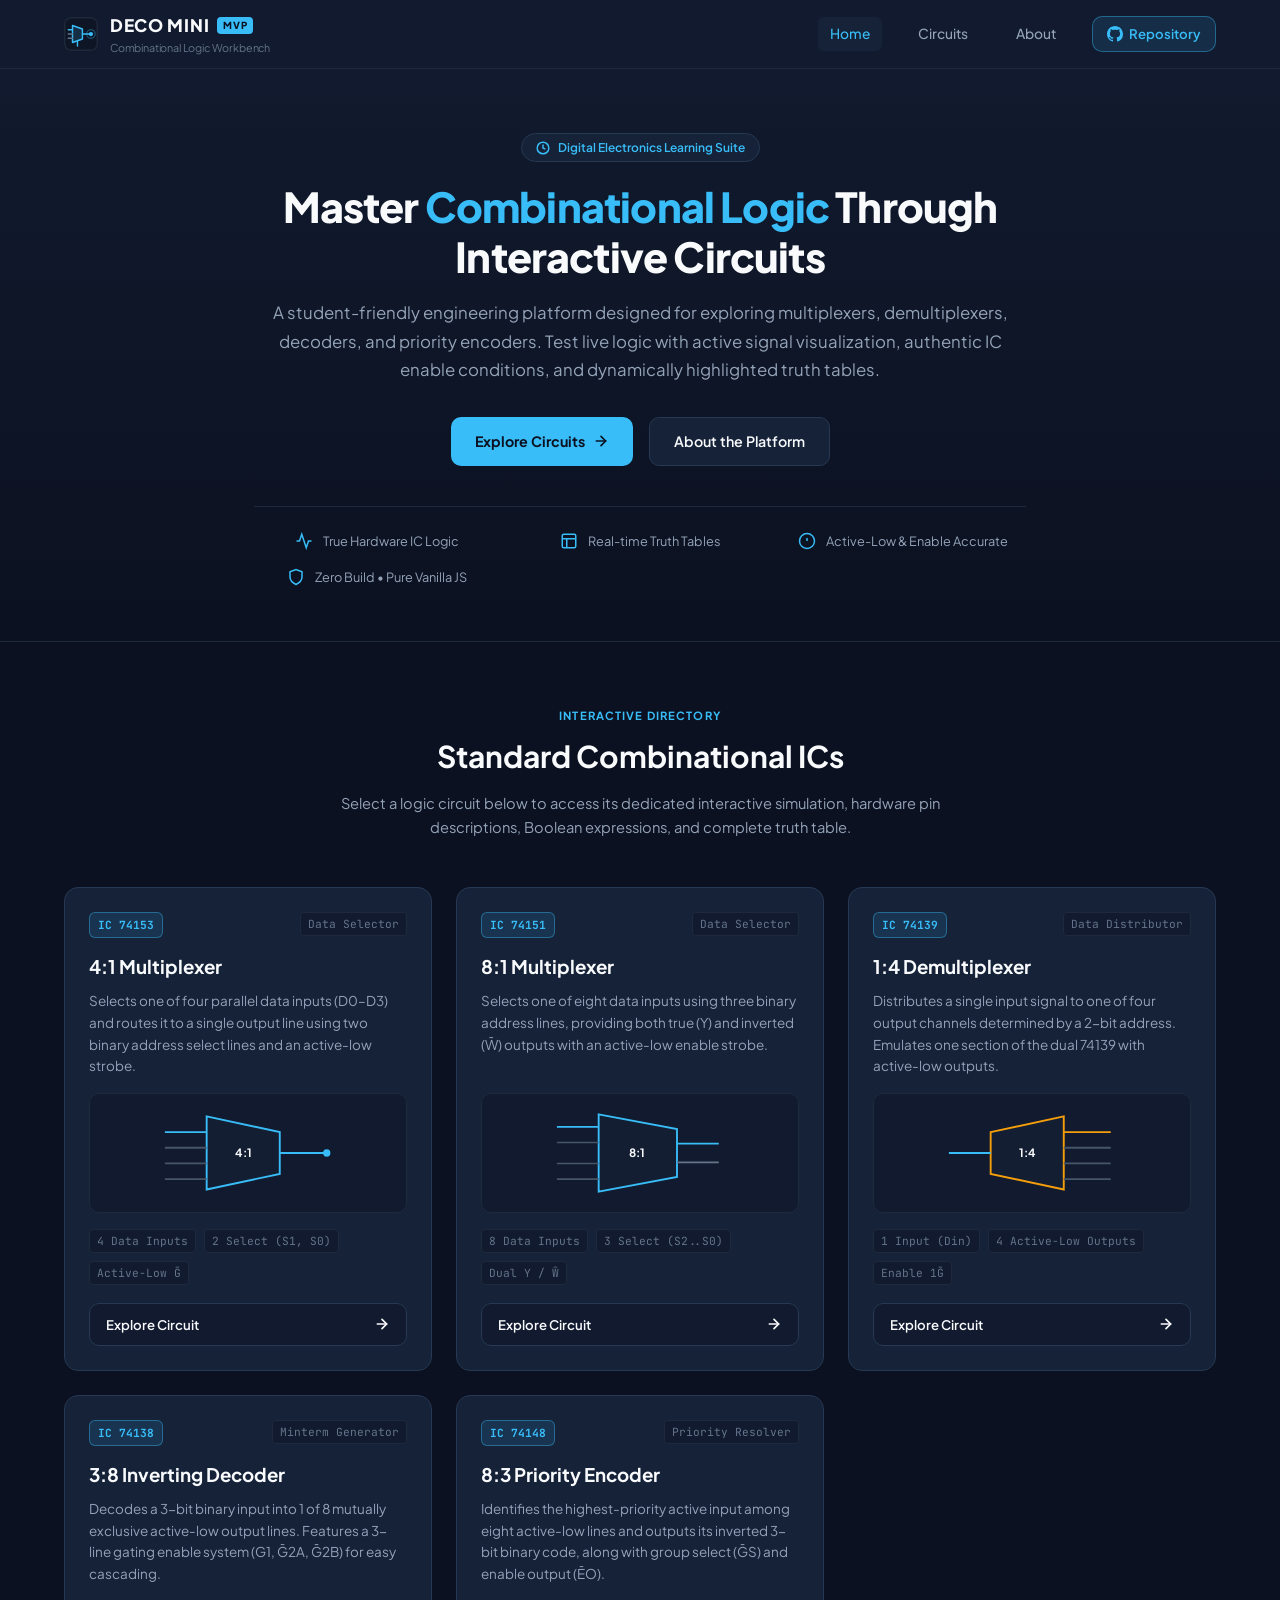
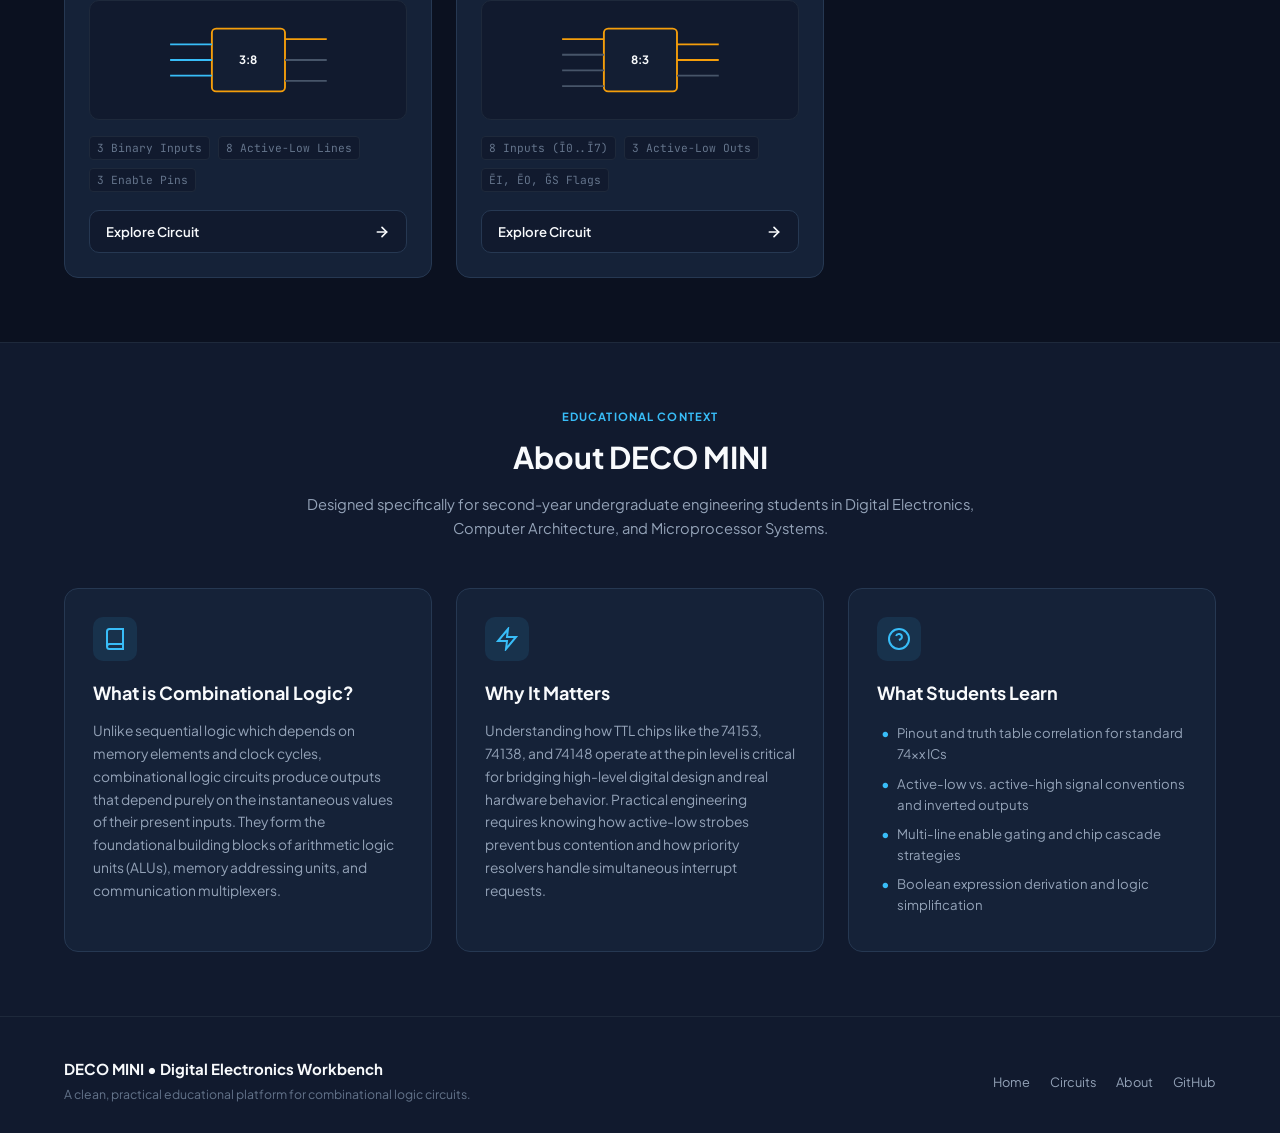
==== commit 76051be0: "feat: Full MVP redesign — 5 circuit pages, shared CSS/JS engines, landing page - Replaced monolithic" ====
--- a/index.html
+++ b/index.html
@@ -3,3176 +3,389 @@
 <head>
   <meta charset="UTF-8" />
   <meta name="viewport" content="width=device-width, initial-scale=1.0" />
-  <title>LOGIC-LAB // Digital Circuit Workbench &amp; Analysis Suite</title>
+  <title>DECO MINI — Combinational Logic Circuit Workbench</title>
+  <meta name="description" content="Interactive digital circuit simulator, truth tables, and educational guides for fundamental TTL combinational logic ICs." />
+  
+  <!-- Fonts -->
   <link rel="preconnect" href="https://fonts.googleapis.com" />
   <link rel="preconnect" href="https://fonts.gstatic.com" crossorigin />
-  <link href="https://fonts.googleapis.com/css2?family=JetBrains+Mono:wght@400;500;600;700;800&family=Plus+Jakarta+Sans:wght@400;500;600;700;800&display=swap" rel="stylesheet" />
-  <style>
-    :root {
-      --bg-base: #080C14;
-      --bg-surface: #0E1422;
-      --bg-surface-elevated: #151D2F;
-      --bg-card: #121929;
-      --bg-card-subtle: #0B101D;
-      
-      --border-subtle: #1E293B;
-      --border-default: #2A364F;
-      --border-strong: #3D4D6B;
-      --border-glow: rgba(56, 189, 248, 0.35);
-
-      --text-primary: #F1F5F9;
-      --text-secondary: #94A3B8;
-      --text-muted: #64748B;
-      --text-dim: #475569;
-
-      --sig-high: #38BDF8;
-      --sig-high-glow: rgba(56, 189, 248, 0.35);
-      --sig-high-bg: rgba(56, 189, 248, 0.08);
-      --sig-high-border: rgba(56, 189, 248, 0.5);
-
-      --sig-accent: #34D399;
-      --sig-accent-glow: rgba(52, 211, 153, 0.3);
-      --sig-accent-bg: rgba(52, 211, 153, 0.1);
-
-      --sig-low: #334155;
-      --sig-low-text: #64748B;
-
-      --alert-warn: #F59E0B;
-      --alert-warn-bg: rgba(245, 158, 11, 0.08);
-
-      --font-sans: "Plus Jakarta Sans", -apple-system, BlinkMacSystemFont, "Segoe UI", Roboto, sans-serif;
-      --font-mono: "JetBrains Mono", Consolas, "Courier New", monospace;
-
-      --radius-sm: 6px;
-      --radius-md: 10px;
-      --radius-lg: 14px;
-      --radius-xl: 18px;
-
-      --transition-fast: 0.15s cubic-bezier(0.4, 0, 0.2, 1);
-      --transition-medium: 0.25s cubic-bezier(0.4, 0, 0.2, 1);
-    }
-
-    * { box-sizing: border-box; margin: 0; padding: 0; }
-    [hidden] { display: none !important; }
-
-    html, body {
-      height: 100%;
-      background-color: var(--bg-base);
-      color: var(--text-primary);
-      font-family: var(--font-sans);
-      font-size: 14px;
-      line-height: 1.5;
-      -webkit-font-smoothing: antialiased;
-      -moz-osx-font-smoothing: grayscale;
-      overflow-x: hidden;
-    }
-
-    /* Scrollbars */
-    ::-webkit-scrollbar { width: 6px; height: 6px; }
-    ::-webkit-scrollbar-track { background: var(--bg-base); }
-    ::-webkit-scrollbar-thumb { background: var(--border-default); border-radius: 3px; }
-    ::-webkit-scrollbar-thumb:hover { background: var(--border-strong); }
-
-    /* Top Navigation Bar */
-    header.lab-header {
-      background: var(--bg-surface);
-      border-bottom: 1px solid var(--border-default);
-      padding: 10px 20px;
-      display: flex;
-      align-items: center;
-      justify-content: space-between;
-      gap: 16px;
-      position: sticky;
-      top: 0;
-      z-index: 40;
-    }
-
-    .brand-wrap {
-      display: flex;
-      align-items: center;
-      gap: 12px;
-    }
-
-    .brand-logo {
-      width: 32px;
-      height: 32px;
-      background: linear-gradient(135deg, #0284C7 0%, #38BDF8 100%);
-      border-radius: var(--radius-sm);
-      display: flex;
-      align-items: center;
-      justify-content: center;
-      box-shadow: 0 0 15px rgba(56, 189, 248, 0.35);
-      flex-shrink: 0;
-    }
-
-    .brand-logo svg {
-      width: 20px;
-      height: 20px;
-      fill: none;
-      stroke: #080C14;
-      stroke-width: 2.2;
-    }
-
-    .brand-info {
-      display: flex;
-      flex-direction: column;
-    }
-
-    .brand-title {
-      font-family: var(--font-mono);
-      font-size: 0.95rem;
-      font-weight: 800;
-      letter-spacing: 0.04em;
-      color: var(--text-primary);
-      display: flex;
-      align-items: center;
-      gap: 8px;
-    }
-
-    .brand-badge {
-      font-family: var(--font-mono);
-      font-size: 0.65rem;
-      font-weight: 700;
-      letter-spacing: 0.08em;
-      background: rgba(56, 189, 248, 0.12);
-      color: var(--sig-high);
-      border: 1px solid var(--sig-high-border);
-      padding: 1px 6px;
-      border-radius: 4px;
-    }
-
-    .brand-sub {
-      font-size: 0.72rem;
-      color: var(--text-muted);
-      font-weight: 500;
-    }
-
-    /* Circuit Navigation Tabs */
-    nav.circuit-tabs {
-      display: flex;
-      align-items: center;
-      gap: 6px;
-      overflow-x: auto;
-      scrollbar-width: none;
-      padding: 2px;
-      background: var(--bg-surface-elevated);
-      border: 1px solid var(--border-subtle);
-      border-radius: var(--radius-md);
-    }
-    nav.circuit-tabs::-webkit-scrollbar { display: none; }
-
-    .tab-btn {
-      background: transparent;
-      border: 1px solid transparent;
-      color: var(--text-secondary);
-      font-family: var(--font-sans);
-      font-size: 0.82rem;
-      font-weight: 600;
-      padding: 6px 14px;
-      border-radius: var(--radius-sm);
-      cursor: pointer;
-      white-space: nowrap;
-      transition: all var(--transition-fast);
-      display: flex;
-      align-items: center;
-      gap: 8px;
-    }
-
-    .tab-btn:hover {
-      color: var(--text-primary);
-      background: rgba(255, 255, 255, 0.04);
-    }
-
-    .tab-btn.active {
-      background: var(--bg-card);
-      color: var(--sig-high);
-      border-color: var(--sig-high-border);
-      box-shadow: 0 1px 6px rgba(0, 0, 0, 0.4), inset 0 0 10px rgba(56, 189, 248, 0.06);
-    }
-
-    .tab-btn .tab-ic {
-      font-family: var(--font-mono);
-      font-size: 0.7rem;
-      color: var(--text-muted);
-    }
-
-    .tab-btn.active .tab-ic {
-      color: var(--sig-high);
-      opacity: 0.85;
-    }
-
-    /* Header Actions */
-    .header-actions {
-      display: flex;
-      align-items: center;
-      gap: 12px;
-      margin-left: auto;
-    }
-
-    .score-summary-pill {
-      font-family: var(--font-mono);
-      font-size: 0.78rem;
-      font-weight: 700;
-      background: var(--bg-surface-elevated);
-      border: 1px solid var(--border-default);
-      border-radius: 9999px;
-      padding: 5px 14px;
-      display: flex;
-      align-items: center;
-      gap: 8px;
-      color: var(--text-secondary);
-    }
-
-    .score-summary-pill b {
-      color: var(--sig-accent);
-      font-size: 0.88rem;
-    }
-
-    /* Main Container */
-    main.lab-main {
-      padding: 16px 20px;
-      width: 100%;
-      max-width: 1920px;
-      margin: 0 auto;
-      flex: 1;
-    }
-
-    .circuit-panel {
-      display: none;
-      gap: 16px;
-    }
-
-    .circuit-panel.active {
-      display: grid;
-      grid-template-columns: 290px minmax(0, 1.45fr) minmax(0, 1.15fr);
-      align-items: start;
-    }
-
-    @media (max-width: 1280px) {
-      .circuit-panel.active {
-        grid-template-columns: 280px 1fr;
-      }
-      .col-right {
-        grid-column: 1 / -1;
-      }
-    }
-
-    @media (max-width: 960px) {
-      header.lab-header {
-        flex-direction: column;
-        align-items: stretch;
-      }
-      nav.circuit-tabs {
-        order: 3;
-      }
-      .header-actions {
-        order: 2;
-        margin-left: 0;
-        justify-content: space-between;
-      }
-      .circuit-panel.active {
-        display: flex;
-        flex-direction: column;
-      }
-    }
-
-    .col {
-      display: flex;
-      flex-direction: column;
-      gap: 16px;
-      min-width: 0;
-    }
-
-    /* Engineering Cards */
-    .card {
-      background: var(--bg-card);
-      border: 1px solid var(--border-default);
-      border-radius: var(--radius-lg);
-      padding: 14px 16px;
-      display: flex;
-      flex-direction: column;
-      gap: 12px;
-      position: relative;
-      box-shadow: 0 4px 18px rgba(0, 0, 0, 0.4);
-    }
-
-    .card::before {
-      content: "";
-      position: absolute;
-      top: 0;
-      left: 20px;
-      right: 20px;
-      height: 1px;
-      background: linear-gradient(90deg, transparent, rgba(255, 255, 255, 0.05), transparent);
-    }
-
-    .card-head {
-      display: flex;
-      align-items: center;
-      justify-content: space-between;
-      flex-wrap: wrap;
-      gap: 8px;
-      padding-bottom: 10px;
-      border-bottom: 1px solid var(--border-subtle);
-    }
-
-    .card-title-group {
-      display: flex;
-      align-items: center;
-      gap: 8px;
-    }
-
-    .card-title {
-      font-family: var(--font-mono);
-      font-size: 0.8rem;
-      font-weight: 700;
-      text-transform: uppercase;
-      letter-spacing: 0.08em;
-      color: var(--text-secondary);
-    }
-
-    .card-badge {
-      font-family: var(--font-mono);
-      font-size: 0.68rem;
-      font-weight: 700;
-      padding: 2px 7px;
-      border-radius: var(--radius-sm);
-      background: var(--bg-surface-elevated);
-      border: 1px solid var(--border-default);
-      color: var(--text-muted);
-    }
-
-    .card-badge.highlight {
-      color: var(--sig-high);
-      border-color: var(--sig-high-border);
-      background: var(--sig-high-bg);
-    }
-
-    /* Left Column: Mission & Scoreboard */
-    .mission-statement {
-      font-size: 0.94rem;
-      font-weight: 600;
-      color: var(--text-primary);
-      line-height: 1.45;
-      padding: 10px 12px;
-      background: var(--bg-surface-elevated);
-      border: 1px solid var(--border-subtle);
-      border-radius: var(--radius-md);
-      border-left: 3px solid var(--sig-high);
-    }
-
-    .status-indicator {
-      display: inline-flex;
-      align-items: center;
-      gap: 8px;
-      font-family: var(--font-mono);
-      font-size: 0.76rem;
-      font-weight: 700;
-      padding: 4px 10px;
-      border-radius: var(--radius-sm);
-      width: fit-content;
-    }
-
-    .status-indicator.pending {
-      background: rgba(148, 163, 184, 0.08);
-      color: var(--text-secondary);
-      border: 1px solid var(--border-subtle);
-    }
-
-    .status-indicator.solved {
-      background: var(--sig-accent-bg);
-      color: var(--sig-accent);
-      border: 1px solid var(--sig-accent);
-      box-shadow: 0 0 12px var(--sig-accent-glow);
-    }
-
-    .status-dot {
-      width: 7px;
-      height: 7px;
-      border-radius: 50%;
-      background: currentColor;
-    }
-
-    .status-indicator.solved .status-dot {
-      box-shadow: 0 0 8px currentColor;
-    }
-
-    .mission-actions {
-      display: flex;
-      gap: 8px;
-    }
-
-    .btn {
-      font-family: var(--font-sans);
-      font-size: 0.8rem;
-      font-weight: 600;
-      padding: 7px 14px;
-      border-radius: var(--radius-sm);
-      cursor: pointer;
-      display: inline-flex;
-      align-items: center;
-      justify-content: center;
-      gap: 6px;
-      transition: all var(--transition-fast);
-      border: 1px solid transparent;
-      user-select: none;
-    }
-
-    .btn-primary {
-      background: var(--sig-high);
-      color: #080C14;
-      font-weight: 700;
-      border-color: var(--sig-high);
-      box-shadow: 0 2px 8px rgba(56, 189, 248, 0.25);
-    }
-
-    .btn-primary:hover {
-      background: #7DD3FC;
-      border-color: #7DD3FC;
-      box-shadow: 0 4px 14px rgba(56, 189, 248, 0.35);
-    }
-
-    .btn-success {
-      background: var(--sig-accent);
-      color: #080C14;
-      font-weight: 700;
-      border-color: var(--sig-accent);
-      box-shadow: 0 2px 8px rgba(52, 211, 153, 0.25);
-    }
-
-    .btn-success:hover {
-      background: #6EE7B7;
-    }
-
-    .btn-ghost {
-      background: var(--bg-surface-elevated);
-      color: var(--text-secondary);
-      border-color: var(--border-default);
-    }
-
-    .btn-ghost:hover {
-      background: var(--border-subtle);
-      color: var(--text-primary);
-      border-color: var(--border-strong);
-    }
-
-    .btn-sm {
-      padding: 4px 9px;
-      font-size: 0.74rem;
-    }
-
-    .feedback-panel {
-      font-size: 0.8rem;
-      line-height: 1.5;
-      padding: 9px 12px;
-      border-radius: var(--radius-md);
-      display: flex;
-      flex-direction: column;
-      gap: 4px;
-    }
-
-    .feedback-panel.hint {
-      background: var(--alert-warn-bg);
-      border: 1px solid rgba(245, 158, 11, 0.3);
-      color: #FDE68A;
-    }
-
-    .feedback-panel.solution {
-      background: var(--bg-surface-elevated);
-      border: 1px solid var(--border-strong);
-      color: var(--text-secondary);
-    }
-
-    .feedback-panel code {
-      font-family: var(--font-mono);
-      font-weight: 700;
-      color: var(--sig-high);
-      word-break: break-all;
-    }
-
-    /* Score Metrics Grid */
-    .metrics-grid {
-      display: grid;
-      grid-template-columns: repeat(2, 1fr);
-      gap: 6px;
-      font-family: var(--font-mono);
-      font-size: 0.74rem;
-    }
-
-    .metric-cell {
-      background: var(--bg-surface-elevated);
-      border: 1px solid var(--border-subtle);
-      border-radius: var(--radius-sm);
-      padding: 6px 10px;
-      display: flex;
-      justify-content: space-between;
-      align-items: center;
-    }
-
-    .metric-cell.featured {
-      grid-column: 1 / -1;
-      background: var(--sig-accent-bg);
-      border-color: rgba(52, 211, 153, 0.3);
-    }
-
-    .metric-cell.featured b {
-      color: var(--sig-accent);
-      font-size: 1rem;
-    }
-
-    .metric-label {
-      color: var(--text-muted);
-    }
-
-    .metric-cell b {
-      color: var(--text-primary);
-    }
-
-    .btn-link {
-      background: none;
-      border: none;
-      color: var(--text-muted);
-      font-family: var(--font-mono);
-      font-size: 0.7rem;
-      cursor: pointer;
-      text-decoration: underline;
-      padding: 0;
-      text-align: left;
-    }
-
-    .btn-link:hover {
-      color: var(--text-secondary);
-    }
-
-    /* Circuit Part Table / Leaderboard */
-    .part-list {
-      display: flex;
-      flex-direction: column;
-      gap: 5px;
-    }
-
-    .part-item {
-      display: grid;
-      grid-template-columns: 1fr auto;
-      align-items: center;
-      gap: 8px;
-      background: var(--bg-surface-elevated);
-      border: 1px solid var(--border-subtle);
-      border-radius: var(--radius-sm);
-      padding: 6px 10px;
-      cursor: pointer;
-      transition: all var(--transition-fast);
-      text-align: left;
-      font: inherit;
-      color: inherit;
-    }
-
-    .part-item:hover {
-      border-color: var(--border-default);
-      background: #182338;
-    }
-
-    .part-item.active {
-      border-color: var(--sig-high);
-      background: var(--sig-high-bg);
-      box-shadow: inset 3px 0 0 var(--sig-high);
-    }
-
-    .part-name {
-      font-family: var(--font-sans);
-      font-size: 0.8rem;
-      font-weight: 700;
-      color: var(--text-primary);
-      display: flex;
-      align-items: center;
-      gap: 6px;
-    }
-
-    .part-ic-tag {
-      font-family: var(--font-mono);
-      font-size: 0.68rem;
-      color: var(--text-muted);
-    }
-
-    .part-score {
-      font-family: var(--font-mono);
-      font-size: 0.92rem;
-      font-weight: 800;
-      color: var(--sig-high);
-    }
-
-    .part-meta {
-      font-family: var(--font-mono);
-      font-size: 0.68rem;
-      color: var(--text-muted);
-    }
-
-    .total-strip {
-      border-top: 1px solid var(--border-default);
-      padding-top: 8px;
-      margin-top: 4px;
-      display: flex;
-      justify-content: space-between;
-      align-items: baseline;
-      font-family: var(--font-mono);
-      font-size: 0.82rem;
-      font-weight: 700;
-      text-transform: uppercase;
-    }
-
-    .total-strip b {
-      font-size: 1.15rem;
-      color: var(--sig-accent);
-    }
-
-    /* Interactive Hardware Switch Banks */
-    .controls-strip {
-      display: flex;
-      flex-wrap: wrap;
-      gap: 12px 20px;
-      align-items: flex-end;
-      padding: 10px 14px;
-      background: var(--bg-surface-elevated);
-      border: 1px solid var(--border-subtle);
-      border-radius: var(--radius-md);
-    }
-
-    .switch-group {
-      display: flex;
-      flex-direction: column;
-      gap: 6px;
-    }
-
-    .switch-group-label {
-      font-family: var(--font-mono);
-      font-size: 0.68rem;
-      font-weight: 700;
-      letter-spacing: 0.06em;
-      color: var(--text-muted);
-      text-transform: uppercase;
-    }
-
-    .switches-bank {
-      display: flex;
-      flex-wrap: wrap;
-      gap: 6px;
-    }
-
-    .tactile-toggle {
-      background: var(--bg-surface);
-      border: 1px solid var(--border-default);
-      border-radius: var(--radius-sm);
-      min-width: 44px;
-      height: 48px;
-      padding: 4px 6px;
-      display: flex;
-      flex-direction: column;
-      align-items: center;
-      justify-content: space-between;
-      cursor: pointer;
-      user-select: none;
-      transition: all var(--transition-fast);
-      position: relative;
-    }
-
-    .tactile-toggle:hover {
-      border-color: var(--border-strong);
-      background: var(--bg-surface-elevated);
-    }
-
-    .tactile-toggle .pin-name {
-      font-family: var(--font-mono);
-      font-size: 0.65rem;
-      font-weight: 700;
-      color: var(--text-muted);
-      line-height: 1;
-    }
-
-    .tactile-toggle .pin-val {
-      font-family: var(--font-mono);
-      font-size: 1.15rem;
-      font-weight: 800;
-      line-height: 1;
-      color: var(--sig-low-text);
-      transition: color var(--transition-fast);
-    }
-
-    .tactile-toggle::after {
-      content: "";
-      width: 12px;
-      height: 2px;
-      border-radius: 1px;
-      background: var(--border-default);
-      transition: all var(--transition-fast);
-    }
-
-    .tactile-toggle.high {
-      border-color: var(--sig-high);
-      background: var(--sig-high-bg);
-      box-shadow: 0 0 12px var(--sig-high-glow);
-    }
-
-    .tactile-toggle.high .pin-name {
-      color: var(--sig-high);
-    }
-
-    .tactile-toggle.high .pin-val {
-      color: var(--sig-high);
-      text-shadow: 0 0 8px var(--sig-high-glow);
-    }
-
-    .tactile-toggle.high::after {
-      background: var(--sig-high);
-      box-shadow: 0 0 6px var(--sig-high);
-    }
-
-    .mode-switch-pill {
-      display: inline-flex;
-      align-items: center;
-      gap: 10px;
-      background: var(--bg-card);
-      border: 1px solid var(--border-default);
-      border-radius: 999px;
-      padding: 5px 12px;
-      font-size: 0.75rem;
-      font-weight: 600;
-      color: var(--text-secondary);
-      cursor: pointer;
-      user-select: none;
-      transition: border-color var(--transition-fast);
-    }
-
-    .mode-switch-pill:hover {
-      border-color: var(--border-strong);
-      color: var(--text-primary);
-    }
-
-    .mode-switch-pill input {
-      width: 15px;
-      height: 15px;
-      accent-color: var(--sig-high);
-      cursor: pointer;
-    }
-
-    /* Schematic Box & SVG Graphics */
-    .schematic-box {
-      background: var(--bg-card-subtle);
-      border: 1px solid var(--border-subtle);
-      border-radius: var(--radius-md);
-      padding: 12px;
-      display: flex;
-      align-items: center;
-      justify-content: center;
-      overflow-x: auto;
-      min-height: 260px;
-      position: relative;
-    }
-
-    svg.circuit-svg {
-      width: 100%;
-      height: auto;
-      min-width: 420px;
-      max-height: 330px;
-      display: block;
-    }
-
-    .wire {
-      stroke: var(--sig-low);
-      stroke-width: 2.2;
-      fill: none;
-      stroke-linecap: round;
-      stroke-linejoin: round;
-      transition: stroke var(--transition-fast);
-    }
-
-    .wire.high {
-      stroke: var(--sig-high) !important;
-      filter: drop-shadow(0 0 4px var(--sig-high-glow));
-    }
-
-    .wire-label {
-      font-family: var(--font-mono);
-      font-size: 11px;
-      font-weight: 700;
-      fill: var(--text-muted);
-      user-select: none;
-    }
-
-    .wire-label.high {
-      fill: var(--sig-high);
-      font-weight: 800;
-    }
-
-    .gate-body {
-      fill: var(--bg-surface-elevated);
-      stroke: var(--border-strong);
-      stroke-width: 1.8;
-      rx: 6;
-      transition: all var(--transition-medium);
-    }
-
-    .gate-body.active-block {
-      stroke: var(--sig-high);
-      stroke-width: 2.2;
-      filter: drop-shadow(0 0 8px var(--sig-high-glow));
-      fill: #132238;
-    }
-
-    .gate-title {
-      font-family: var(--font-mono);
-      font-weight: 800;
-      font-size: 12px;
-      fill: var(--text-primary);
-      text-anchor: middle;
-      dominant-baseline: central;
-    }
-
-    .gate-sub {
-      font-family: var(--font-sans);
-      font-size: 9px;
-      fill: var(--text-muted);
-      text-anchor: middle;
-    }
-
-    .gate-ic {
-      font-family: var(--font-mono);
-      font-size: 9px;
-      font-weight: 700;
-      fill: var(--sig-high);
-      opacity: 0.8;
-      text-anchor: middle;
-    }
-
-    .led-node {
-      r: 8;
-      fill: #1E293B;
-      stroke: #475569;
-      stroke-width: 2;
-      transition: all var(--transition-fast);
-    }
-
-    .led-node.lit {
-      fill: var(--sig-high);
-      stroke: #7DD3FC;
-      filter: drop-shadow(0 0 10px var(--sig-high-glow));
-    }
-
-    /* Signal Legend */
-    .signal-legend {
-      display: inline-flex;
-      align-items: center;
-      gap: 12px;
-      font-family: var(--font-mono);
-      font-size: 0.72rem;
-      font-weight: 600;
-      color: var(--text-muted);
-    }
-
-    .legend-item {
-      display: flex;
-      align-items: center;
-      gap: 5px;
-    }
-
-    .legend-indicator {
-      width: 9px;
-      height: 9px;
-      border-radius: 50%;
-    }
-
-    .legend-indicator.high {
-      background: var(--sig-high);
-      box-shadow: 0 0 6px var(--sig-high-glow);
-    }
-
-    .legend-indicator.low {
-      background: var(--sig-low);
-    }
-
-    /* Truth Table */
-    .table-container {
-      overflow-x: auto;
-      border: 1px solid var(--border-subtle);
-      border-radius: var(--radius-md);
-      max-height: 280px;
-    }
-
-    table.truth-table {
-      width: 100%;
-      border-collapse: collapse;
-      font-family: var(--font-mono);
-      font-size: 0.78rem;
-      text-align: center;
-    }
-
-    table.truth-table th {
-      background: var(--bg-surface-elevated);
-      color: var(--text-secondary);
-      padding: 7px 8px;
-      font-weight: 700;
-      border-bottom: 1px solid var(--border-default);
-      position: sticky;
-      top: 0;
-      z-index: 2;
-    }
-
-    table.truth-table td {
-      padding: 4px 6px;
-      border-bottom: 1px solid rgba(255, 255, 255, 0.03);
-      color: var(--text-secondary);
-    }
-
-    table.truth-table tr:hover td {
-      background: rgba(255, 255, 255, 0.02);
-    }
-
-    table.truth-table tr.active-row {
-      background: var(--sig-high-bg) !important;
-      font-weight: 800;
-    }
-
-    table.truth-table tr.active-row td {
-      color: var(--sig-high);
-      border-top: 1px solid var(--sig-high-border);
-      border-bottom: 1px solid var(--sig-high-border);
-    }
-
-    /* Karnaugh Maps */
-    .kmap-toolbar {
-      display: flex;
-      justify-content: space-between;
-      align-items: center;
-      flex-wrap: wrap;
-      gap: 8px;
-    }
-
-    .kmap-title {
-      font-family: var(--font-mono);
-      font-size: 0.78rem;
-      font-weight: 700;
-      color: var(--text-primary);
-    }
-
-    .kmap-select {
-      background: var(--bg-surface-elevated);
-      border: 1px solid var(--border-default);
-      border-radius: var(--radius-sm);
-      padding: 4px 8px;
-      font-family: var(--font-mono);
-      font-size: 0.74rem;
-      font-weight: 600;
-      color: var(--text-primary);
-      cursor: pointer;
-    }
-
-    .kmap-grid-wrap {
-      overflow-x: auto;
-      display: flex;
-      flex-direction: column;
-      align-items: center;
-      padding: 8px 0;
-    }
-
-    .kmap-stage {
-      position: relative;
-      display: inline-block;
-    }
-
-    table.kmap-grid {
-      border-collapse: collapse;
-      font-family: var(--font-mono);
-      font-size: 0.8rem;
-    }
-
-    table.kmap-grid th, table.kmap-grid td {
-      border: 1px solid var(--border-default);
-      min-width: 46px;
-      height: 36px;
-      text-align: center;
-      vertical-align: middle;
-    }
-
-    table.kmap-grid th {
-      background: var(--bg-surface-elevated);
-      color: var(--text-muted);
-      font-weight: 700;
-      padding: 2px 6px;
-    }
-
-    table.kmap-grid td.kmap-cell {
-      min-width: 62px;
-      height: 42px;
-      background: var(--bg-surface);
-      color: var(--text-secondary);
-      transition: all var(--transition-fast);
-      position: relative;
-    }
-
-    table.kmap-grid td.kmap-cell.active-cell {
-      background: var(--sig-high-bg);
-      color: var(--sig-high);
-      font-weight: 800;
-      outline: 2px solid var(--sig-high);
-      outline-offset: -2px;
-    }
-
-    .kloop {
-      position: absolute;
-      box-sizing: border-box;
-      border: 2px solid var(--lc);
-      border-radius: 12px;
-      background: color-mix(in srgb, var(--lc) 12%, transparent);
-      pointer-events: none;
-      transition: all var(--transition-fast);
-    }
-
-    .kmap-group-tag {
-      display: inline-block;
-      padding: 2px 7px;
-      border-radius: 4px;
-      font-size: 0.72rem;
-      font-weight: 700;
-      margin: 1px;
-      font-family: var(--font-mono);
-      border: 1px solid currentColor;
-    }
-
-    .group-cyan { color: #38BDF8; background: rgba(56, 189, 248, 0.08); }
-    .group-emerald { color: #34D399; background: rgba(52, 211, 153, 0.08); }
-    .group-amber { color: #FBBF24; background: rgba(251, 191, 36, 0.08); }
-    .group-indigo { color: #A78BFA; background: rgba(167, 139, 250, 0.08); }
-
-    /* Segmented Diagram Toggle & Lower Card */
-    .seg-control {
-      display: inline-flex;
-      background: var(--bg-surface-elevated);
-      border: 1px solid var(--border-default);
-      border-radius: var(--radius-sm);
-      overflow: hidden;
-      padding: 2px;
-    }
-
-    .seg-btn {
-      background: transparent;
-      color: var(--text-secondary);
-      border: 0;
-      padding: 4px 10px;
-      font-family: var(--font-sans);
-      font-size: 0.74rem;
-      font-weight: 600;
-      cursor: pointer;
-      border-radius: 4px;
-      transition: all var(--transition-fast);
-    }
-
-    .seg-btn.active {
-      background: var(--bg-card);
-      color: var(--sig-high);
-      box-shadow: 0 1px 4px rgba(0, 0, 0, 0.3);
-    }
-
-    .lower-viewport {
-      position: relative;
-      background: var(--bg-card-subtle);
-      border: 1px solid var(--border-subtle);
-      border-radius: var(--radius-md);
-      min-height: 260px;
-      overflow: auto;
-      padding: 10px;
-    }
-
-    .gate-scroll-view {
-      display: flex;
-      align-items: center;
-      justify-content: center;
-    }
-
-    svg.gate-svg {
-      width: 100%;
-      height: 100%;
-      min-width: 480px;
-      display: block;
-    }
-
-    svg.gate-svg .g-label {
-      font-family: var(--font-mono);
-      font-size: 10px;
-      font-weight: 700;
-      fill: var(--text-muted);
-    }
-
-    svg.gate-svg .g-label.high {
-      fill: var(--sig-high);
-      font-weight: 800;
-    }
-
-    svg.gate-svg .g-ic {
-      font-family: var(--font-mono);
-      font-size: 11px;
-      font-weight: 800;
-      fill: var(--text-muted);
-    }
-
-    svg.gate-svg .gate-body {
-      stroke-width: 1.8;
-    }
-
-    svg.gate-svg .dot {
-      fill: var(--sig-low);
-    }
-
-    svg.gate-svg .dot.high {
-      fill: var(--sig-high);
-      filter: drop-shadow(0 0 3px var(--sig-high-glow));
-    }
-
-    svg.gate-svg .led-node {
-      r: 6;
-      stroke-width: 1.6;
-    }
-
-    /* Physical DIP Pinout Diagram */
-    .pinout-view {
-      display: flex;
-      flex-direction: column;
-      align-items: center;
-      gap: 8px;
-    }
-
-    svg.pin-svg {
-      width: 100%;
-      max-width: 420px;
-      height: auto;
-      display: block;
-    }
-
-    .pin-svg .p-name {
-      font-family: var(--font-mono);
-      font-size: 11px;
-      font-weight: 700;
-      fill: var(--text-primary);
-    }
-
-    .pin-svg .p-name.out { fill: var(--sig-high); }
-    .pin-svg .p-name.pwr { fill: #F87171; }
-    .pin-svg .p-name.nc { fill: var(--text-dim); opacity: 0.6; }
-    .pin-svg .p-name.hi { fill: var(--sig-accent); }
-
-    .pin-svg .p-num {
-      font-family: var(--font-mono);
-      font-size: 9px;
-      font-weight: 600;
-      fill: var(--text-muted);
-    }
-
-    .pin-svg .p-val {
-      font-family: var(--font-mono);
-      font-size: 10px;
-      font-weight: 800;
-      fill: #080C14;
-    }
-
-    .pin-svg .p-chip {
-      font-family: var(--font-mono);
-      font-size: 15px;
-      font-weight: 800;
-      fill: var(--text-primary);
-    }
-
-    .pin-svg .p-sub {
-      font-family: var(--font-mono);
-      font-size: 9px;
-      fill: var(--text-muted);
-    }
-
-    .pinout-annotation {
-      font-size: 0.74rem;
-      color: var(--text-secondary);
-      line-height: 1.45;
-      text-align: center;
-      max-width: 500px;
-      background: var(--bg-surface-elevated);
-      border: 1px solid var(--border-subtle);
-      border-radius: var(--radius-sm);
-      padding: 6px 10px;
-    }
-
-    /* Modal Dialog */
-    .modal-overlay {
-      position: fixed;
-      inset: 0;
-      z-index: 99;
-      background: rgba(3, 7, 18, 0.82);
-      backdrop-filter: blur(4px);
-      display: flex;
-      align-items: center;
-      justify-content: center;
-      padding: 20px;
-    }
-
-    .modal-frame {
-      background: var(--bg-card);
-      border: 1px solid var(--border-strong);
-      border-radius: var(--radius-xl);
-      max-width: 95vw;
-      max-height: 92vh;
-      display: flex;
-      flex-direction: column;
-      box-shadow: 0 20px 50px rgba(0, 0, 0, 0.7);
-      width: 1080px;
-      overflow: hidden;
-    }
-
-    .modal-header {
-      display: flex;
-      justify-content: space-between;
-      align-items: center;
-      padding: 12px 18px;
-      border-bottom: 1px solid var(--border-default);
-      background: var(--bg-surface);
-      font-family: var(--font-mono);
-      font-weight: 700;
-      font-size: 0.85rem;
-    }
-
-    .modal-content {
-      overflow: auto;
-      padding: 20px;
-      background: var(--bg-card-subtle);
-      flex: 1;
-    }
-
-    /* Real-Time Waveform / Logic Trace Bar */
-    .waveform-bar {
-      margin-top: 10px;
-      background: var(--bg-surface-elevated);
-      border: 1px solid var(--border-subtle);
-      border-radius: var(--radius-sm);
-      padding: 6px 10px;
-      display: flex;
-      align-items: center;
-      justify-content: space-between;
-      font-family: var(--font-mono);
-      font-size: 0.7rem;
-      color: var(--text-muted);
-    }
-
-    .waveform-channel {
-      display: flex;
-      align-items: center;
-      gap: 6px;
-    }
-
-    .waveform-channel b {
-      color: var(--sig-high);
-    }
-  </style>
+  <link href="https://fonts.googleapis.com/css2?family=JetBrains+Mono:wght@400;500;600;700&family=Plus+Jakarta+Sans:wght@400;500;600;700;800&display=swap" rel="stylesheet" />
+
+  <!-- Stylesheet -->
+  <link rel="stylesheet" href="css/style.css" />
+  <link rel="icon" type="image/svg+xml" href="assets/logo.svg" />
 </head>
 <body>
 
-  <!-- Top Instrument Navigation Bar -->
-  <header class="lab-header">
-    <div class="brand-wrap">
-      <div class="brand-logo" aria-hidden="true">
-        <svg viewBox="0 0 24 24">
-          <path d="M4 12h4l3-8 4 16 3-8h4" />
+  <!-- Top Header Navigation -->
+  <header class="site-header">
+    <div class="container nav-container">
+      <a href="index.html" class="brand">
+        <img src="assets/logo.svg" alt="DECO MINI Logo" />
+        <div class="brand-meta">
+          <span class="brand-name">
+            DECO MINI
+            <span class="brand-badge">MVP</span>
+          </span>
+          <span class="brand-tagline">Combinational Logic Workbench</span>
+        </div>
+      </a>
+
+      <button class="mobile-menu-toggle" aria-label="Toggle navigation menu" aria-expanded="false">
+        <svg width="24" height="24" viewBox="0 0 24 24" fill="none" stroke="currentColor" stroke-width="2" stroke-linecap="round" stroke-linejoin="round">
+          <line x1="3" y1="12" x2="21" y2="12"></line>
+          <line x1="3" y1="6" x2="21" y2="6"></line>
+          <line x1="3" y1="18" x2="21" y2="18"></line>
         </svg>
-      </div>
-      <div class="brand-info">
-        <div class="brand-title">
-          LOGIC-LAB <span class="brand-badge">TTL 74XX</span>
-        </div>
-        <span class="brand-sub">Combinational Circuit Simulation &amp; Analysis</span>
-      </div>
-    </div>
-
-    <nav class="circuit-tabs" role="tablist" aria-label="Circuit Navigation">
-      <button class="tab-btn active" data-circuit="mux41">
-        <span>4:1 MUX</span>
-        <span class="tab-ic">IC 74153</span>
       </button>
-      <button class="tab-btn" data-circuit="demux14">
-        <span>1:4 DEMUX</span>
-        <span class="tab-ic">IC 74139</span>
-      </button>
-      <button class="tab-btn" data-circuit="decoder38">
-        <span>3:8 Decoder</span>
-        <span class="tab-ic">IC 74138</span>
-      </button>
-      <button class="tab-btn" data-circuit="encoder83">
-        <span>8:3 Priority Enc</span>
-        <span class="tab-ic">IC 74148</span>
-      </button>
-      <button class="tab-btn" data-circuit="mux81">
-        <span>8:1 MUX</span>
-        <span class="tab-ic">IC 74151</span>
-      </button>
-    </nav>
-
-    <div class="header-actions">
-      <div class="score-summary-pill" id="global-score-pill">
-        <span>Workbench Score:</span>
-        <b id="global-score-val">0 pts</b>
-      </div>
+
+      <nav class="main-nav">
+        <a href="index.html" class="nav-link active">Home</a>
+        <a href="#circuits" class="nav-link">Circuits</a>
+        <a href="#about" class="nav-link">About</a>
+        <a href="https://github.com/switchd2/Deco--Mini-" target="_blank" rel="noopener noreferrer" class="nav-btn">
+          <svg width="16" height="16" viewBox="0 0 24 24" fill="currentColor">
+            <path d="M12 0C5.37 0 0 5.37 0 12c0 5.31 3.435 9.795 8.205 11.385.6.105.825-.255.825-.57 0-.285-.015-1.23-.015-2.235-3.015.555-3.795-.735-4.035-1.41-.135-.345-.72-1.41-1.23-1.695-.42-.225-1.02-.78-.015-.795.945-.015 1.62.87 1.845 1.23 1.08 1.815 2.805 1.305 3.495.99.105-.78.42-1.305.765-1.605-2.67-.3-5.46-1.335-5.46-5.925 0-1.305.465-2.385 1.23-3.225-.12-.3-.54-1.53.12-3.18 0 0 1.005-.315 3.3 1.23.96-.27 1.98-.405 3-.405s2.04.135 3 .405c2.295-1.56 3.3-1.23 3.3-1.23.66 1.65.24 2.88.12 3.18.765.84 1.23 1.905 1.23 3.225 0 4.605-2.805 5.625-5.475 5.925.435.375.81 1.095.81 2.22 0 1.605-.015 2.895-.015 3.3 0 .315.225.69.825.57A12.02 12.02 0 0024 12c0-6.63-5.37-12-12-12z"/>
+          </svg>
+          Repository
+        </a>
+      </nav>
     </div>
   </header>
 
-  <!-- Main Multi-Panel Workspace -->
-  <main class="lab-main" id="lab-workbench"></main>
-
-  <!-- Modal Container for Enlarge Dialogs -->
-  <div id="modal-root"></div>
-
-  <script>
-    /* ==========================================================================
-       1. PURE LOGIC KERNEL (Verified, Pure Functions)
-       ========================================================================== */
-
-    /**
-     * 4:1 Multiplexer
-     * Y = S1'S0'D0 + S1'S0 D1 + S1 S0'D2 + S1 S0 D3
-     */
-    function muxOut(d, s) {
-      const sel = (s[0] << 1) | s[1];
-      return d[sel] & 1;
-    }
-
-    /**
-     * 1:4 Demultiplexer
-     * Passes data Din solely to channel selected by S1, S0
-     */
-    function demuxOut(din, s) {
-      const sel = (s[0] << 1) | s[1];
-      const out = [0, 0, 0, 0];
-      out[sel] = din & 1;
-      return out;
-    }
-
-    /**
-     * 3:8 Decoder with active-high Enable (EN)
-     * Exactly one output Yk = 1 when EN=1, all 0 when EN=0
-     */
-    function decoderOut(abc, en) {
-      const out = [0, 0, 0, 0, 0, 0, 0, 0];
-      if ((en & 1) === 0) return out;
-      const idx = (abc[0] << 2) | (abc[1] << 1) | abc[2];
-      out[idx] = 1;
-      return out;
-    }
-
-    /**
-     * 8:3 Priority Encoder
-     * Priority Mode: Highest active index sets output binary code
-     * Naive OR Mode: Bitwise collision matrix
-     */
-    function encoderOut(inputs, priority = true) {
-      if (priority) {
-        for (let i = 7; i >= 0; i--) {
-          if (inputs[i] === 1) {
-            return {
-              a2: (i >> 2) & 1,
-              a1: (i >> 1) & 1,
-              a0: i & 1,
-              valid: 1,
-              winner: i
-            };
-          }
-        }
-        return { a2: 0, a1: 0, a0: 0, valid: 0, winner: -1 };
-      } else {
-        const a2 = inputs[4] | inputs[5] | inputs[6] | inputs[7];
-        const a1 = inputs[2] | inputs[3] | inputs[6] | inputs[7];
-        const a0 = inputs[1] | inputs[3] | inputs[5] | inputs[7];
-        const valid = inputs.some(v => v === 1) ? 1 : 0;
-        return { a2, a1, a0, valid, winner: valid ? 99 : -1 };
-      }
-    }
-
-    /**
-     * Composite 8:1 Multiplexer
-     * Constructed from dual 4:1 multiplexers steered by S2 selector
-     */
-    function mux8Out(d, s) {
-      const s2 = s[0], s1 = s[1], s0 = s[2];
-      const mux0 = muxOut(d.slice(0, 4), [s1, s0]);
-      const mux1 = muxOut(d.slice(4, 8), [s1, s0]);
-      const finalY = s2 === 0 ? mux0 : mux1;
-      return { finalY, mux0, mux1 };
-    }
-
-    /* Verification Self-Test */
-    function verifyKernel() {
-      // 4:1 Mux test
-      for (let s = 0; s < 4; s++) {
-        const d = [0, 0, 0, 0];
-        d[s] = 1;
-        if (muxOut(d, [(s >> 1) & 1, s & 1]) !== 1) console.error("SelfTest: 4:1 Mux failed");
-      }
-      // 1:4 Demux test
-      for (let s = 0; s < 4; s++) {
-        const res = demuxOut(1, [(s >> 1) & 1, s & 1]);
-        if (res[s] !== 1) console.error("SelfTest: 1:4 Demux failed");
-      }
-      // 3:8 Decoder test
-      if (decoderOut([1, 1, 1], 0).some(v => v !== 0)) console.error("SelfTest: Decoder disable failed");
-      // 8:3 Priority Encoder test
-      const enc = encoderOut([0, 1, 1, 0, 0, 0, 0, 0], true);
-      if (enc.winner !== 2 || enc.a1 !== 1 || enc.a0 !== 0) console.error("SelfTest: Encoder priority failed");
-    }
-    verifyKernel();
-
-    /* ==========================================================================
-       2. SYSTEM STATE CONFIGURATION
-       ========================================================================== */
-    const CIRCUIT_KEYS = ["mux41", "demux14", "decoder38", "encoder83", "mux81"];
-
-    const PART_INFO = {
-      mux41: { name: "4:1 Multiplexer", short: "4:1 MUX", ic: "74153", category: "Data Selector" },
-      demux14: { name: "1:4 Demultiplexer", short: "1:4 DEMUX", ic: "74139", category: "Data Distributor" },
-      decoder38: { name: "3:8 Decoder", short: "3:8 Dec", ic: "74138", category: "Minterm Generator" },
-      encoder83: { name: "8:3 Priority Encoder", short: "8:3 Enc", ic: "74148", category: "Priority Resolver" },
-      mux81: { name: "8:1 Composite Multiplexer", short: "8:1 MUX", ic: "74151", category: "Composite System" }
-    };
-
-    const state = {
-      activeTab: "mux41",
-      switches: {
-        mux41: { d: [0, 0, 1, 0], s: [1, 0] },
-        demux14: { din: 1, s: [0, 1] },
-        decoder38: { en: 1, abc: [1, 0, 1] },
-        encoder83: { inputs: [0, 0, 0, 0, 0, 0, 1, 0], priority: true },
-        mux81: { d: [0, 0, 0, 0, 0, 1, 0, 0], s: [1, 0, 1] }
-      },
-      kmapView: {
-        demux14: 1,
-        decoder38: 5,
-        encoder83: "A1"
-      },
-      lowerView: {
-        mux41: "gates",
-        demux14: "gates",
-        decoder38: "gates",
-        encoder83: "gates",
-        mux81: "gates"
-      },
-      challenge: {},
-      score: {},
-      lastResult: {},
-      loops: {}
-    };
-
-    CIRCUIT_KEYS.forEach(k => {
-      state.score[k] = { points: 0, solved: 0, skipped: 0, streak: 0, best: 0 };
-      state.challenge[k] = null;
-      state.lastResult[k] = null;
-    });
-
-    function totalPoints() {
-      return CIRCUIT_KEYS.reduce((sum, k) => sum + state.score[k].points, 0);
-    }
-
-    /* ==========================================================================
-       3. MISSION ENGINE
-       ========================================================================== */
-    const bitFormat = (n, w) => n.toString(2).padStart(w, "0");
-
-    const challengeGenerators = {
-      mux41: () => {
-        const ch = Math.floor(Math.random() * 4);
-        const targetVal = Math.random() > 0.5 ? 1 : 0;
-        return {
-          text: `Route channel D${ch} to output Y with logic level ${targetVal}.`,
-          hint: `Set select lines [S1 S0] to the binary representation of ${ch} (${bitFormat(ch, 2)}), then set input D${ch} to ${targetVal}.`,
-          answer: `Select lines [S1 S0] = ${bitFormat(ch, 2)}, Data pin D${ch} = ${targetVal}. Output Y evaluates to ${targetVal}.`,
-          check: () => {
-            const { d, s } = state.switches.mux41;
-            const sel = (s[0] << 1) | s[1];
-            return sel === ch && muxOut(d, s) === targetVal && d[ch] === targetVal;
-          }
-        };
-      },
-      demux14: () => {
-        const targetCh = Math.floor(Math.random() * 4);
-        return {
-          text: `Distribute input Din = 1 exclusively to output terminal Y${targetCh}.`,
-          hint: `Set Din = 1. Encode channel index ${targetCh} onto select lines S1 and S0 in binary.`,
-          answer: `Din = 1, [S1 S0] = ${bitFormat(targetCh, 2)}. Only Y${targetCh} asserts logic high.`,
-          check: () => {
-            const { din, s } = state.switches.demux14;
-            const out = demuxOut(din, s);
-            return din === 1 && out[targetCh] === 1;
-          }
-        };
-      },
-      decoder38: () => {
-        const targetM = Math.floor(Math.random() * 8);
-        return {
-          text: `Assert minterm output Y${targetM} = 1 while preserving system enable.`,
-          hint: `Ensure Enable EN = 1. Present binary address ${bitFormat(targetM, 3)} across address inputs [A B C].`,
-          answer: `EN = 1, [A B C] = ${bitFormat(targetM, 3)}. Selected minterm m${targetM} asserts 1.`,
-          check: () => {
-            const { en, abc } = state.switches.decoder38;
-            const out = decoderOut(abc, en);
-            return en === 1 && out[targetM] === 1;
-          }
-        };
-      },
-      encoder83: () => {
-        const targetIdx = 1 + Math.floor(Math.random() * 7);
-        const code = bitFormat(targetIdx, 3).split("").join(" ");
-        return {
-          text: `Under active priority resolution, generate address bus [A2 A1 A0] = ${code}.`,
-          hint: `Assert input I${targetIdx} high while holding all higher-order inputs (I${targetIdx + 1} through I7) low.`,
-          answer: `Assert I${targetIdx} = 1, ensure all I > ${targetIdx} = 0, and confirm priority resolver is active.`,
-          check: () => {
-            const { inputs, priority } = state.switches.encoder83;
-            const res = encoderOut(inputs, priority);
-            return priority && res.valid === 1 && res.winner === targetIdx;
-          }
-        };
-      },
-      mux81: () => {
-        const ch = Math.floor(Math.random() * 8);
-        const targetVal = Math.random() > 0.4 ? 1 : 0;
-        return {
-          text: `Route channel D${ch} across the composite 8:1 bus to yield Y = ${targetVal}.`,
-          hint: `Set [S2 S1 S0] to ${bitFormat(ch, 3)}. S2 steers between the lower and upper 4:1 sub-stages.`,
-          answer: `[S2 S1 S0] = ${bitFormat(ch, 3)}, pin D${ch} = ${targetVal}.`,
-          check: () => {
-            const { d, s } = state.switches.mux81;
-            const sel = (s[0] << 2) | (s[1] << 1) | s[2];
-            const res = mux8Out(d, s);
-            return sel === ch && res.finalY === targetVal && d[ch] === targetVal;
-          }
-        };
-      }
-    };
-
-    function requestChallenge(circuitKey, isManualSkip) {
-      const current = state.challenge[circuitKey];
-      const sc = state.score[circuitKey];
-
-      if (isManualSkip && current && !current.solved) {
-        sc.skipped += 1;
-        sc.streak = 0;
-        state.lastResult[circuitKey] = { text: current.text, answer: current.answer };
-      } else {
-        state.lastResult[circuitKey] = null;
-      }
-
-      let nextChal = null;
-      for (let attempt = 0; attempt < 30; attempt++) {
-        nextChal = challengeGenerators[circuitKey]();
-        if (!nextChal.check()) break;
-      }
-      nextChal.solved = false;
-      nextChal.hintShown = false;
-      state.challenge[circuitKey] = nextChal;
-      updateChallengeView(circuitKey);
-    }
-
-    function triggerHint(circuitKey) {
-      const chal = state.challenge[circuitKey];
-      if (!chal || chal.solved) return;
-      chal.hintShown = true;
-      updateChallengeView(circuitKey);
-    }
-
-    function clearScore(circuitKey) {
-      state.score[circuitKey] = { points: 0, solved: 0, skipped: 0, streak: 0, best: 0 };
-      updateChallengeView(circuitKey);
-    }
-
-    function updateChallengeView(circuitKey) {
-      const chal = state.challenge[circuitKey];
-      const targetEl = document.getElementById(`target-${circuitKey}`);
-      const statusEl = document.getElementById(`status-${circuitKey}`);
-      if (!chal || !targetEl || !statusEl) return;
-
-      targetEl.textContent = chal.text;
-
-      const sc = state.score[circuitKey];
-      if (!chal.solved && chal.check()) {
-        chal.solved = true;
-        const awarded = chal.hintShown ? 5 : 10;
-        chal.earned = awarded;
-        sc.points += awarded;
-        sc.solved += 1;
-        sc.streak += 1;
-        sc.best = Math.max(sc.best, sc.streak);
-      }
-
-      if (chal.solved) {
-        statusEl.className = "status-indicator solved";
-        statusEl.innerHTML = `<span class="status-dot"></span><span>Verified Target (+${chal.earned} pts)</span>`;
-      } else {
-        statusEl.className = "status-indicator pending";
-        statusEl.innerHTML = `<span class="status-dot"></span><span>Target Pending</span>`;
-      }
-
-      const nextBtn = document.getElementById(`btn-next-${circuitKey}`);
-      if (nextBtn) {
-        nextBtn.textContent = chal.solved ? "Proceed to Next Target" : "Skip / New Target";
-        nextBtn.className = chal.solved ? "btn btn-success" : "btn btn-ghost";
-      }
-
-      const hintBtn = document.getElementById(`btn-hint-${circuitKey}`);
-      if (hintBtn) {
-        hintBtn.hidden = chal.solved || chal.hintShown;
-      }
-
-      const noteBox = document.getElementById(`feedback-${circuitKey}`);
-      const last = state.lastResult[circuitKey];
-      let noteContent = "";
-      if (chal.hintShown && !chal.solved) {
-        noteContent += `<div class="feedback-panel hint"><strong>Engineering Clue:</strong> ${chal.hint} <span style="font-size:0.7rem; opacity:0.8;">(Target value adjusted to 5 points)</span></div>`;
-      }
-      if (last) {
-        noteContent += `<div class="feedback-panel solution"><strong>Previous Task:</strong> ${last.text}<br><strong>Reference Solution:</strong> <code>${last.answer}</code></div>`;
-      }
-      if (noteBox) {
-        noteBox.innerHTML = noteContent;
-        noteBox.hidden = !noteContent;
-      }
-
-      const metricsBox = document.getElementById(`metrics-${circuitKey}`);
-      if (metricsBox) {
-        metricsBox.innerHTML = `
-          <div class="metric-cell featured">
-            <span class="metric-label">Points Earned</span>
-            <b>${sc.points}</b>
-          </div>
-          <div class="metric-cell">
-            <span class="metric-label">Tasks Solved</span>
-            <b>${sc.solved}</b>
-          </div>
-          <div class="metric-cell">
-            <span class="metric-label">Tasks Skipped</span>
-            <b>${sc.skipped}</b>
-          </div>
-          <div class="metric-cell">
-            <span class="metric-label">Active Streak</span>
-            <b>${sc.streak}</b>
-          </div>
-          <div class="metric-cell">
-            <span class="metric-label">Peak Streak</span>
-            <b>${sc.best}</b>
-          </div>
-          <div style="grid-column: 1 / -1; margin-top: 2px;">
-            <button class="btn-link" onclick="clearScore('${circuitKey}')">Reset circuit metrics</button>
-          </div>
-        `;
-      }
-
-      const globalVal = document.getElementById("global-score-val");
-      if (globalVal) globalVal.textContent = `${totalPoints()} pts`;
-
-      renderPartList();
-    }
-
-    function renderPartList() {
-      const markup = CIRCUIT_KEYS.map(k => {
-        const sc = state.score[k];
-        const info = PART_INFO[k];
-        const isActive = k === state.activeTab;
-        return `
-          <button class="part-item ${isActive ? 'active' : ''}" onclick="switchCircuit('${k}')">
-            <div>
-              <div class="part-name">
-                <span>${info.short}</span>
-                <span class="part-ic-tag">${info.ic}</span>
-              </div>
-              <div class="part-meta">Solved ${sc.solved} | Skip ${sc.skipped}</div>
-            </div>
-            <div class="part-score">${sc.points}</div>
-          </button>
-        `;
-      }).join("");
-
-      CIRCUIT_KEYS.forEach(k => {
-        const listEl = document.getElementById(`part-list-${k}`);
-        if (listEl) listEl.innerHTML = markup;
-        const totalEl = document.getElementById(`part-total-${k}`);
-        if (totalEl) totalEl.textContent = `${totalPoints()} pts`;
-      });
-    }
-
-    /* ==========================================================================
-       4. PROCEDURAL GATE SCHEMATIC GENERATOR
-       ========================================================================== */
-    function renderGateSvg(spec, ic) {
-      const PIN_STEP = 11, ROW_GAP = 22, X_OFFSET = 48, GATE_W = 38, OR_W = 42;
-      const ctrls = spec.controls, terms = spec.terms, outs = spec.outputs;
-      const evaluateLit = l => ctrls[l.c].val ^ (l.neg ? 1 : 0);
-
-      // Evaluate term outputs
-      terms.forEach(t => {
-        const litVals = t.lits.map(evaluateLit);
-        if (t.direct) litVals.unshift(t.direct.val);
-        t.nIn = litVals.length;
-        t.val = litVals.every(v => v === 1) ? 1 : 0;
-      });
-      outs.forEach(o => {
-        o.val = o.terms.some(idx => terms[idx].val) ? 1 : 0;
-      });
-
-      // Horizontal bus distribution
-      let currentX = X_OFFSET + 12;
-      ctrls.forEach(c => {
-        c.xt = currentX + 6;
-        if (c.comp) {
-          c.xc = c.xt + 34;
-          currentX += 48;
-        } else {
-          currentX += 24;
-        }
-      });
-      const xAnd = currentX + 12;
-      const xTermOut = xAnd + GATE_W;
-
-      // Vertical positions for control rails
-      ctrls.forEach((c, idx) => { c.y = 16 + idx * ROW_GAP; });
-      let currentY = 16 + ctrls.length * ROW_GAP + 12;
-
-      terms.forEach(t => {
-        t.isGate = t.nIn >= 2;
-        t.h = t.isGate ? (t.nIn * PIN_STEP + 6) : 12;
-        t.y = currentY;
-        t.yOut = t.y + t.h / 2;
-        currentY += t.h + (t.isGate ? 8 : 5);
-      });
-      const termsBottom = currentY;
-
-      const calcPinY = (t, k) => t.isGate ? (t.y + 3 + PIN_STEP * (k + 0.5)) : (t.y + 6);
-
-      // Term-to-OR Routing Lanes
-      const orOutputs = outs.filter(o => o.terms.length >= 2);
-      const usedTermIndices = [];
-      orOutputs.forEach(o => o.terms.forEach(idx => {
-        if (!usedTermIndices.includes(idx)) usedTermIndices.push(idx);
-      }));
-
-      const laneMap = {};
-      usedTermIndices.forEach((tIdx, n) => {
-        laneMap[tIdx] = xTermOut + 14 + n * 6;
-      });
-      const xOr = xTermOut + 14 + usedTermIndices.length * 6 + 14;
-      const xLed = xOr + OR_W + 20;
-
-      orOutputs.forEach(o => {
-        o.h = Math.max(2, o.terms.length) * PIN_STEP + 6;
-        o.desiredY = o.terms.reduce((acc, i) => acc + terms[i].yOut, 0) / o.terms.length - o.h / 2;
-      });
-
-      let cursorY = 0;
-      [...orOutputs].sort((a, b) => a.desiredY - b.desiredY).forEach(o => {
-        o.y = Math.max(o.desiredY, cursorY, 16 + ctrls.length * ROW_GAP + 12);
-        cursorY = o.y + o.h + 12;
-      });
-
-      const totalW = xLed + 84;
-      const totalH = Math.max(termsBottom, cursorY) + 12;
-
-      const drawPath = (d, isHigh) => `<path d="${d}" class="wire ${isHigh ? 'high' : ''}"/>`;
-      const drawDot = (cx, cy, isHigh) => `<circle cx="${cx}" cy="${cy}" r="2.8" class="dot ${isHigh ? 'high' : ''}"/>`;
-
-      let wireSvg = "", gateSvg = "", labelSvg = "";
-
-      // Render control inputs & buses
-      ctrls.forEach((c, idx) => {
-        let maxTrueY = c.y, maxCompY = c.y;
-        terms.forEach(t => {
-          let k = t.direct ? 1 : 0;
-          t.lits.forEach(l => {
-            if (l.c === idx) {
-              const py = calcPinY(t, k);
-              if (l.neg) maxCompY = Math.max(maxCompY, py);
-              else maxTrueY = Math.max(maxTrueY, py);
-            }
-            k++;
-          });
-        });
-
-        wireSvg += drawPath(`M${X_OFFSET - 4} ${c.y} H${c.xt}`, c.val);
-        if (maxTrueY > c.y) wireSvg += drawPath(`M${c.xt} ${c.y} V${maxTrueY}`, c.val);
-        labelSvg += `<text x="4" y="${c.y + 3.5}" class="g-label ${c.val ? 'high' : ''}">${c.name}=${c.val}</text>`;
-
-        if (c.comp) {
-          wireSvg += drawPath(`M${c.xt} ${c.y} H${c.xt + 4}`, c.val);
-          gateSvg += `<path d="M${c.xt + 4} ${c.y - 6} V${c.y + 6} L${c.xt + 20} ${c.y} Z" class="gate-body ${c.val ? '' : 'active-block'}"/>`
-                   + `<circle cx="${c.xt + 23}" cy="${c.y}" r="3" class="gate-body ${c.val ? '' : 'active-block'}"/>`;
-          wireSvg += drawPath(`M${c.xt + 26} ${c.y} H${c.xc}`, 1 - c.val);
-          if (maxCompY > c.y) wireSvg += drawPath(`M${c.xc} ${c.y} V${maxCompY}`, 1 - c.val);
-          wireSvg += drawDot(c.xt, c.y, c.val);
-        } else if (maxTrueY > c.y) {
-          wireSvg += drawDot(c.xt, c.y, c.val);
-        }
-      });
-
-      // Render term logic
-      terms.forEach(t => {
-        let k = 0;
-        if (t.direct) {
-          const py = calcPinY(t, 0);
-          wireSvg += drawPath(`M${X_OFFSET - 4} ${py} H${xAnd}`, t.direct.val);
-          labelSvg += `<text x="4" y="${py + 3.5}" class="g-label ${t.direct.val ? 'high' : ''}">${t.direct.name}=${t.direct.val}</text>`;
-          k = 1;
-        }
-        t.lits.forEach(l => {
-          const c = ctrls[l.c], py = calcPinY(t, k), branchX = l.neg ? c.xc : c.xt, litVal = evaluateLit(l);
-          wireSvg += drawPath(`M${branchX} ${py} H${xAnd + (t.isGate ? 0 : GATE_W)}`, litVal);
-          wireSvg += drawDot(branchX, py, litVal);
-          k++;
-        });
-        if (t.isGate) {
-          gateSvg += `<path d="M${xAnd} ${t.y} H${xAnd + 18} A18 ${t.h / 2} 0 0 1 ${xAnd + 18} ${t.y + t.h} H${xAnd} Z" class="gate-body ${t.val ? 'active-block' : ''}"/>`;
-        }
-      });
-
-      // Render OR outputs
-      orOutputs.forEach(o => {
-        o.terms.forEach((tIdx, j) => {
-          const t = terms[tIdx], py = o.y + 3 + PIN_STEP * (j + 0.5);
-          wireSvg += drawPath(`M${xTermOut} ${t.yOut} H${laneMap[tIdx]} V${py} H${xOr + 8}`, t.val);
-        });
-        gateSvg += `<path d="M${xOr} ${o.y} Q${xOr + OR_W * 0.5} ${o.y} ${xOr + OR_W} ${o.y + o.h / 2} Q${xOr + OR_W * 0.5} ${o.y + o.h} ${xOr} ${o.y + o.h} Q${xOr + OR_W * 0.3} ${o.y + o.h / 2} ${xOr} ${o.y} Z" class="gate-body ${o.val ? 'active-block' : ''}"/>`;
-        o.yOut = o.y + o.h / 2;
-        wireSvg += drawPath(`M${xOr + OR_W} ${o.yOut} H${xLed - 6}`, o.val);
-      });
-
-      usedTermIndices.forEach(tIdx => {
-        const count = orOutputs.filter(o => o.terms.includes(tIdx)).length;
-        if (count > 1) wireSvg += drawDot(laneMap[tIdx], terms[tIdx].yOut, terms[tIdx].val);
-      });
-
-      // Output indicators
-      outs.forEach(o => {
-        let outY = o.terms.length >= 2 ? o.yOut : terms[o.terms[0]].yOut;
-        if (o.terms.length < 2) {
-          wireSvg += drawPath(`M${xTermOut} ${outY} H${xLed - 6}`, terms[o.terms[0]].val);
-        }
-        gateSvg += `<circle cx="${xLed}" cy="${outY}" r="7" class="led-node ${o.val ? 'lit' : ''}"/>`;
-        labelSvg += `<text x="${xLed + 14}" y="${outY + 4}" class="g-label ${o.val ? 'high' : ''}">${o.name}=${o.val}</text>`;
-      });
-
-      return `<svg class="gate-svg" viewBox="0 0 ${totalW} ${totalH}" role="img" aria-label="${spec.title}">
-        ${wireSvg}${gateSvg}${labelSvg}
-        ${ic ? `<text x="${totalW - 6}" y="12" text-anchor="end" class="g-ic">${ic} Logic Core</text>` : ""}
-      </svg>`;
-    }
-
-    function getGateSpecMux41() {
-      const { d, s } = state.switches.mux41;
-      const terms = [0, 1, 2, 3].map(k => ({
-        direct: { name: `D${k}`, val: d[k] },
-        lits: [{ c: 0, neg: ((k >> 1) & 1) === 0 }, { c: 1, neg: (k & 1) === 0 }]
-      }));
-      return {
-        title: "4:1 Multiplexer Gate Schematic",
-        controls: [{ name: "S1", val: s[0], comp: true }, { name: "S0", val: s[1], comp: true }],
-        terms,
-        outputs: [{ name: "Y", terms: [0, 1, 2, 3] }]
-      };
-    }
-
-    function getGateSpecDemux14() {
-      const { din, s } = state.switches.demux14;
-      const terms = [0, 1, 2, 3].map(k => ({
-        lits: [{ c: 0, neg: false }, { c: 1, neg: ((k >> 1) & 1) === 0 }, { c: 2, neg: (k & 1) === 0 }]
-      }));
-      return {
-        title: "1:4 Demultiplexer Gate Schematic",
-        controls: [
-          { name: "Din", val: din, comp: false },
-          { name: "S1", val: s[0], comp: true },
-          { name: "S0", val: s[1], comp: true }
-        ],
-        terms,
-        outputs: [0, 1, 2, 3].map(k => ({ name: `Y${k}`, terms: [k] }))
-      };
-    }
-
-    function getGateSpecDecoder38() {
-      const { en, abc } = state.switches.decoder38;
-      const terms = [0, 1, 2, 3, 4, 5, 6, 7].map(k => ({
-        lits: [
-          { c: 0, neg: false },
-          { c: 1, neg: ((k >> 2) & 1) === 0 },
-          { c: 2, neg: ((k >> 1) & 1) === 0 },
-          { c: 3, neg: (k & 1) === 0 }
-        ]
-      }));
-      return {
-        title: "3:8 Decoder Gate Schematic",
-        controls: [
-          { name: "EN", val: en, comp: false },
-          { name: "A", val: abc[0], comp: true },
-          { name: "B", val: abc[1], comp: true },
-          { name: "C", val: abc[2], comp: true }
-        ],
-        terms,
-        outputs: [0, 1, 2, 3, 4, 5, 6, 7].map(k => ({ name: `Y${k}`, terms: [k] }))
-      };
-    }
-
-    function getGateSpecMux81() {
-      const { d, s } = state.switches.mux81;
-      const terms = [0, 1, 2, 3, 4, 5, 6, 7].map(k => ({
-        direct: { name: `D${k}`, val: d[k] },
-        lits: [
-          { c: 0, neg: ((k >> 2) & 1) === 0 },
-          { c: 1, neg: ((k >> 1) & 1) === 0 },
-          { c: 2, neg: (k & 1) === 0 }
-        ]
-      }));
-      return {
-        title: "8:1 Multiplexer Gate Schematic",
-        controls: [
-          { name: "S2", val: s[0], comp: true },
-          { name: "S1", val: s[1], comp: true },
-          { name: "S0", val: s[2], comp: true }
-        ],
-        terms,
-        outputs: [{ name: "Y", terms: [0, 1, 2, 3, 4, 5, 6, 7] }]
-      };
-    }
-
-    function getGateSpecEncoder83() {
-      const { inputs, priority } = state.switches.encoder83;
-      const valAt = k => inputs[k];
-      if (!priority) {
-        const controls = [7, 6, 5, 4, 3, 2, 1, 0].map(k => ({ name: `I${k}`, val: valAt(k), comp: false }));
-        const cIdx = k => 7 - k;
-        const terms = [7, 6, 5, 4, 3, 2, 1, 0].map(k => ({ lits: [{ c: cIdx(k), neg: false }] }));
-        const tIdx = k => cIdx(k);
-        return {
-          title: "8:3 Encoder (Naive OR Mode) Gate Schematic",
-          controls,
-          terms,
-          outputs: [
-            { name: "A2", terms: [tIdx(4), tIdx(5), tIdx(6), tIdx(7)] },
-            { name: "A1", terms: [tIdx(2), tIdx(3), tIdx(6), tIdx(7)] },
-            { name: "A0", terms: [tIdx(1), tIdx(3), tIdx(5), tIdx(7)] },
-            { name: "V", terms: [7, 6, 5, 4, 3, 2, 1, 0].map(tIdx) }
-          ]
-        };
-      }
-
-      const compSet = new Set([6, 5, 4, 2]);
-      const controls = [7, 6, 5, 4, 3, 2, 1, 0].map(k => ({ name: `I${k}`, val: valAt(k), comp: compSet.has(k) }));
-      const c = k => 7 - k;
-      const terms = [7, 6, 5, 4, 3, 2, 1, 0].map(k => ({ lits: [{ c: c(k), neg: false }] }));
-      const T = k => c(k);
-
-      const addTerm = lits => {
-        terms.push({ lits: lits.map(([k, neg]) => ({ c: c(k), neg })) });
-        return terms.length - 1;
-      };
-
-      const a1_1 = addTerm([[5, true], [4, true], [3, false]]);
-      const a1_2 = addTerm([[5, true], [4, true], [2, false]]);
-      const a0_1 = addTerm([[6, true], [5, false]]);
-      const a0_2 = addTerm([[6, true], [4, true], [3, false]]);
-      const a0_3 = addTerm([[6, true], [4, true], [2, true], [1, false]]);
-
-      return {
-        title: "8:3 Priority Encoder Gate Schematic",
-        controls,
-        terms,
-        outputs: [
-          { name: "A2", terms: [T(7), T(6), T(5), T(4)] },
-          { name: "A1", terms: [T(7), T(6), a1_1, a1_2] },
-          { name: "A0", terms: [T(7), a0_1, a0_2, a0_3] },
-          { name: "V", terms: [7, 6, 5, 4, 3, 2, 1, 0].map(T) }
-        ]
-      };
-    }
-
-    const gateSpecMap = {
-      mux41: getGateSpecMux41,
-      demux14: getGateSpecDemux14,
-      decoder38: getGateSpecDecoder38,
-      encoder83: getGateSpecEncoder83,
-      mux81: getGateSpecMux81
-    };
-
-    /* ==========================================================================
-       5. PHYSICAL DIP-16 IC PINOUT RENDERER
-       ========================================================================== */
-    function renderPinoutSvg(ic) {
-      const calcRowY = i => 50 + i * 26;
-      const leftPins = ic.pins.slice(0, 8);
-      const rightPins = ic.pins.slice(8).reverse();
-
-      const renderPinItem = (p, i, side) => {
-        const y = calcRowY(i), isLeft = side === "L";
-        const stub1 = isLeft ? 68 : 272, stub2 = isLeft ? 104 : 236;
-        const badgeX = isLeft ? 48 : 274;
-        const nameX = isLeft ? 44 : 298, nameAnchor = isLeft ? "end" : "start";
-        const numX = isLeft ? 110 : 230, numAnchor = isLeft ? "start" : "end";
-
-        const strokeColor = p.val === 1 ? "var(--sig-high)" : p.val === 0 ? "var(--sig-low)" : "var(--border-default)";
-        const badgeFill = p.val === 1 ? "var(--sig-high)" : p.val === 0 ? "var(--border-default)" : "none";
-        const roleClass = p.role + (p.val === 1 && p.role !== "nc" ? " hi" : "");
-        const textDeco = p.bar ? ' style="text-decoration: overline"' : "";
-
-        return `
-          <line x1="${stub1}" y1="${y}" x2="${stub2}" y2="${y}" stroke="${strokeColor}" stroke-width="3" stroke-linecap="round" />
-          <rect x="${badgeX}" y="${y - 8}" width="18" height="16" rx="4" fill="${badgeFill}" stroke="${p.val === null ? 'var(--border-subtle)' : 'none'}" />
-          ${p.val === null ? "" : `<text x="${badgeX + 9}" y="${y + 4}" text-anchor="middle" class="p-val">${p.val}</text>`}
-          <text x="${numX}" y="${y + 3}" text-anchor="${numAnchor}" class="p-num">${p.n}</text>
-          <text x="${nameX}" y="${y + 4}" text-anchor="${nameAnchor}" class="p-name ${roleClass}"${textDeco}>${p.name}</text>
-        `;
-      };
-
-      return `
-        <svg class="pin-svg" viewBox="0 0 340 274" role="img" aria-label="${ic.chip} DIP-16 Package">
-          <path d="M104 36 H236 V250 H104 Z" fill="var(--bg-surface-elevated)" stroke="var(--border-strong)" stroke-width="2" rx="4" />
-          <!-- Notch -->
-          <path d="M161 36 A9 9 0 0 0 179 36" fill="var(--bg-card)" stroke="var(--border-strong)" stroke-width="2" />
-          <text x="170" y="134" text-anchor="middle" class="p-chip">${ic.chip}</text>
-          <text x="170" y="150" text-anchor="middle" class="p-sub">${ic.sub}</text>
-          <text x="170" y="164" text-anchor="middle" class="p-sub">DIP-16</text>
-          ${leftPins.map((p, idx) => renderPinItem(p, idx, "L")).join("")}
-          ${rightPins.map((p, idx) => renderPinItem(p, idx, "R")).join("")}
+  <!-- Hero Section -->
+  <section class="hero">
+    <div class="container hero-content">
+      <div class="hero-pill">
+        <svg width="14" height="14" viewBox="0 0 24 24" fill="none" stroke="currentColor" stroke-width="2.5">
+          <circle cx="12" cy="12" r="10"></circle>
+          <polyline points="12 6 12 12 16 14"></polyline>
         </svg>
-      `;
-    }
-
-    const pinSpecHelper = (n, name, role, val, bar) => ({ n, name, role, val: val === undefined ? null : val, bar: !!bar });
-    const ncPinHelper = (n, name, bar) => pinSpecHelper(n, name, "nc", null, bar);
-
-    function getPinSpecMux41() {
-      const { d, s } = state.switches.mux41;
-      const y = muxOut(d, s);
-      return {
-        chip: "74153",
-        sub: "Dual 4:1 Multiplexer",
-        pins: [
-          pinSpecHelper(1, "1G", "in", 0, true),
-          pinSpecHelper(2, "B", "in", s[0]),
-          pinSpecHelper(3, "1C3", "in", d[3]),
-          pinSpecHelper(4, "1C2", "in", d[2]),
-          pinSpecHelper(5, "1C1", "in", d[1]),
-          pinSpecHelper(6, "1C0", "in", d[0]),
-          pinSpecHelper(7, "1Y", "out", y),
-          pinSpecHelper(8, "GND", "pwr"),
-          ncPinHelper(9, "2Y"),
-          ncPinHelper(10, "2C0"),
-          ncPinHelper(11, "2C1"),
-          ncPinHelper(12, "2C2"),
-          ncPinHelper(13, "2C3"),
-          pinSpecHelper(14, "A", "in", s[1]),
-          ncPinHelper(15, "2G", true),
-          pinSpecHelper(16, "VCC", "pwr")
-        ],
-        note: "Unit 1 configured. S1 maps to pin B (2) and S0 maps to pin A (14). Active-low Strobe 1G (pin 1) tied to GND."
-      };
-    }
-
-    function getPinSpecDemux14() {
-      const { din, s } = state.switches.demux14;
-      const sel = (s[0] << 1) | s[1];
-      const outVal = k => (k === sel ? din : 1);
-      return {
-        chip: "74139",
-        sub: "Dual 1:4 Demultiplexer",
-        pins: [
-          pinSpecHelper(1, "1G", "in", din, true),
-          pinSpecHelper(2, "1A", "in", s[1]),
-          pinSpecHelper(3, "1B", "in", s[0]),
-          pinSpecHelper(4, "1Y0", "out", outVal(0), true),
-          pinSpecHelper(5, "1Y1", "out", outVal(1), true),
-          pinSpecHelper(6, "1Y2", "out", outVal(2), true),
-          pinSpecHelper(7, "1Y3", "out", outVal(3), true),
-          pinSpecHelper(8, "GND", "pwr"),
-          ncPinHelper(9, "2Y3", true),
-          ncPinHelper(10, "2Y2", true),
-          ncPinHelper(11, "2Y1", true),
-          ncPinHelper(12, "2Y0", true),
-          ncPinHelper(13, "2B"),
-          ncPinHelper(14, "2A"),
-          ncPinHelper(15, "2G", true),
-          pinSpecHelper(16, "VCC", "pwr")
-        ],
-        note: "Data applied through active-low enable 1G. Selected channel reflects data input; unselected channels default high."
-      };
-    }
-
-    function getPinSpecDecoder38() {
-      const { en, abc } = state.switches.decoder38;
-      const out = decoderOut(abc, en);
-      const outVal = k => 1 - out[k];
-      return {
-        chip: "74138",
-        sub: "3:8 Inverting Decoder",
-        pins: [
-          pinSpecHelper(1, "A", "in", abc[2]),
-          pinSpecHelper(2, "B", "in", abc[1]),
-          pinSpecHelper(3, "C", "in", abc[0]),
-          pinSpecHelper(4, "G2A", "in", 0, true),
-          pinSpecHelper(5, "G2B", "in", 0, true),
-          pinSpecHelper(6, "G1", "in", en),
-          pinSpecHelper(7, "Y7", "out", outVal(7), true),
-          pinSpecHelper(8, "GND", "pwr"),
-          pinSpecHelper(9, "Y6", "out", outVal(6), true),
-          pinSpecHelper(10, "Y5", "out", outVal(5), true),
-          pinSpecHelper(11, "Y4", "out", outVal(4), true),
-          pinSpecHelper(12, "Y3", "out", outVal(3), true),
-          pinSpecHelper(13, "Y2", "out", outVal(2), true),
-          pinSpecHelper(14, "Y1", "out", outVal(1), true),
-          pinSpecHelper(15, "Y0", "out", outVal(0), true),
-          pinSpecHelper(16, "VCC", "pwr")
-        ],
-        note: "Pin A is LSB (Address bit C). Triple-gate enable: G1 asserted high with G2A & G2B grounded. Outputs are active-low."
-      };
-    }
-
-    function getPinSpecEncoder83() {
-      const { inputs } = state.switches.encoder83;
-      const res = encoderOut(inputs, true);
-      const invIn = k => 1 - inputs[k];
-      const hasActive = res.valid ? 1 : 0;
-      return {
-        chip: "74148",
-        sub: "8:3 Priority Encoder",
-        pins: [
-          pinSpecHelper(1, "I4", "in", invIn(4), true),
-          pinSpecHelper(2, "I5", "in", invIn(5), true),
-          pinSpecHelper(3, "I6", "in", invIn(6), true),
-          pinSpecHelper(4, "I7", "in", invIn(7), true),
-          pinSpecHelper(5, "EI", "in", 0, true),
-          pinSpecHelper(6, "A2", "out", 1 - res.a2, true),
-          pinSpecHelper(7, "A1", "out", 1 - res.a1, true),
-          pinSpecHelper(8, "GND", "pwr"),
-          pinSpecHelper(9, "A0", "out", 1 - res.a0, true),
-          pinSpecHelper(10, "I0", "in", invIn(0), true),
-          pinSpecHelper(11, "I1", "in", invIn(1), true),
-          pinSpecHelper(12, "I2", "in", invIn(2), true),
-          pinSpecHelper(13, "I3", "in", invIn(3), true),
-          pinSpecHelper(14, "GS", "out", 1 - hasActive, true),
-          pinSpecHelper(15, "EO", "out", hasActive ? 1 : 0, true),
-          pinSpecHelper(16, "VCC", "pwr")
-        ],
-        note: "Standard TTL active-low polarity across all inputs and outputs. Priority arbitration is internally hardwired."
-      };
-    }
-
-    function getPinSpecMux81() {
-      const { d, s } = state.switches.mux81;
-      const y = mux8Out(d, s).finalY;
-      return {
-        chip: "74151",
-        sub: "8-Input Multiplexer",
-        pins: [
-          pinSpecHelper(1, "D3", "in", d[3]),
-          pinSpecHelper(2, "D2", "in", d[2]),
-          pinSpecHelper(3, "D1", "in", d[1]),
-          pinSpecHelper(4, "D0", "in", d[0]),
-          pinSpecHelper(5, "Y", "out", y),
-          pinSpecHelper(6, "W", "out", 1 - y),
-          pinSpecHelper(7, "G", "in", 0, true),
-          pinSpecHelper(8, "GND", "pwr"),
-          pinSpecHelper(9, "C", "in", s[0]),
-          pinSpecHelper(10, "B", "in", s[1]),
-          pinSpecHelper(11, "A", "in", s[2]),
-          pinSpecHelper(12, "D7", "in", d[7]),
-          pinSpecHelper(13, "D6", "in", d[6]),
-          pinSpecHelper(14, "D5", "in", d[5]),
-          pinSpecHelper(15, "D4", "in", d[4]),
-          pinSpecHelper(16, "VCC", "pwr")
-        ],
-        note: "S2, S1, S0 route to address inputs C, B, A. Dual complementary outputs: Y (true) and W (inverted)."
-      };
-    }
-
-    const pinSpecMap = {
-      mux41: getPinSpecMux41,
-      demux14: getPinSpecDemux14,
-      decoder38: getPinSpecDecoder38,
-      encoder83: getPinSpecEncoder83,
-      mux81: getPinSpecMux81
-    };
-
-    /* ==========================================================================
-       6. KARNAUGH MAP LOOP ENGINE
-       ========================================================================== */
-    const KMAP_LOOP_COLORS = ["#38BDF8", "#34D399", "#FBBF24", "#A78BFA"];
-
-    function getContiguousRuns(indices) {
-      const sorted = [...indices].sort((a, b) => a - b);
-      const result = [];
-      sorted.forEach(val => {
-        const lastRun = result[result.length - 1];
-        if (lastRun && val === lastRun[lastRun.length - 1] + 1) {
-          lastRun.push(val);
-        } else {
-          result.push([val]);
-        }
-      });
-      return result;
-    }
-
-    function drawKmapLoops(circuitKey) {
-      const container = document.getElementById(`kmap-wrap-${circuitKey}`);
-      if (!container) return;
-      const table = container.querySelector("table.kmap-grid");
-      if (!table || !table.offsetParent) return;
-
-      let stage = table.parentElement;
-      if (!stage.classList.contains("kmap-stage")) {
-        stage = document.createElement("div");
-        stage.className = "kmap-stage";
-        table.parentElement.insertBefore(stage, table);
-        stage.appendChild(table);
-      }
-
-      stage.querySelectorAll(".kloop").forEach(el => el.remove());
-      const stageRect = stage.getBoundingClientRect();
-
-      (state.loops[circuitKey] || []).forEach((group, gIdx) => {
-        const inset = group.nest ? (2 + (gIdx % 4) * 3) : 3;
-        getContiguousRuns(group.rows).forEach(rowRun => {
-          getContiguousRuns(group.cols).forEach(colRun => {
-            const firstCell = table.rows[rowRun[0] + 1].cells[colRun[0] + 1].getBoundingClientRect();
-            const lastCell = table.rows[rowRun[rowRun.length - 1] + 1].cells[colRun[colRun.length - 1] + 1].getBoundingClientRect();
-
-            const loopDiv = document.createElement("div");
-            loopDiv.className = "kloop";
-            loopDiv.style.cssText = `
-              left: ${firstCell.left - stageRect.left + inset}px;
-              top: ${firstCell.top - stageRect.top + inset}px;
-              width: ${lastCell.right - firstCell.left - 2 * inset}px;
-              height: ${lastCell.bottom - firstCell.top - 2 * inset}px;
-              --lc: ${KMAP_LOOP_COLORS[group.color % 4]};
-            `;
-            stage.appendChild(loopDiv);
-          });
-        });
-      });
-    }
-
-    window.addEventListener("resize", () => drawKmapLoops(state.activeTab));
-
-    /* ==========================================================================
-       7. CIRCUIT SPECIFIC VIEW RENDERING
-       ========================================================================== */
-
-    function renderActiveLowerView(circuitKey) {
-      const currentMode = state.lowerView[circuitKey];
-      const gateContainer = document.getElementById(`gates-${circuitKey}`);
-      const pinContainer = document.getElementById(`pins-${circuitKey}`);
-
-      if (gateContainer) gateContainer.hidden = currentMode !== "gates";
-      if (pinContainer) pinContainer.hidden = currentMode !== "pins";
-
-      const btnGate = document.getElementById(`seg-gates-${circuitKey}`);
-      const btnPin = document.getElementById(`seg-pins-${circuitKey}`);
-      if (btnGate) btnGate.classList.toggle("active", currentMode === "gates");
-      if (btnPin) btnPin.classList.toggle("active", currentMode === "pins");
-    }
-
-    function switchLowerView(circuitKey, mode) {
-      state.lowerView[circuitKey] = mode;
-      renderActiveLowerView(circuitKey);
-    }
-
-    function openDiagramModal(circuitKey) {
-      const mode = state.lowerView[circuitKey];
-      const sourceEl = document.getElementById(`${mode === "gates" ? "gates" : "pins"}-${circuitKey}`);
-      const info = PART_INFO[circuitKey];
-      const root = document.getElementById("modal-root");
-
-      root.innerHTML = `
-        <div class="modal-overlay" onclick="if (event.target === this) closeDiagramModal()">
-          <div class="modal-frame" role="dialog" aria-label="Detailed Diagram Inspector">
-            <div class="modal-header">
-              <span>${info.name} - ${mode === "gates" ? "Gate-Level Schematic" : "DIP-16 Package Pin Configuration"} (IC ${info.ic})</span>
-              <button class="btn btn-ghost btn-sm" onclick="closeDiagramModal()">Close</button>
-            </div>
-            <div class="modal-content">${sourceEl.innerHTML}</div>
-          </div>
-        </div>
-      `;
-    }
-
-    function closeDiagramModal() {
-      document.getElementById("modal-root").innerHTML = "";
-    }
-    document.addEventListener("keydown", e => { if (e.key === "Escape") closeDiagramModal(); });
-
-    /* Render 4:1 MUX */
-    function renderMux41View() {
-      const { d, s } = state.switches.mux41;
-      const sel = (s[0] << 1) | s[1];
-      const y = muxOut(d, s);
-
-      // Controls
-      document.getElementById("controls-mux41").innerHTML = `
-        <div class="switch-group">
-          <span class="switch-group-label">Data Inputs (D0 - D3)</span>
-          <div class="switches-bank">
-            ${[0, 1, 2, 3].map(i => `
-              <button class="tactile-toggle ${d[i] ? 'high' : ''}" onclick="toggleSwitch('mux41', 'd', ${i})" title="Toggle Pin D${i}">
-                <span class="pin-name">D${i}</span>
-                <span class="pin-val">${d[i]}</span>
-              </button>
-            `).join("")}
-          </div>
-        </div>
-        <div class="switch-group">
-          <span class="switch-group-label">Address Select (S1, S0)</span>
-          <div class="switches-bank">
-            <button class="tactile-toggle ${s[0] ? 'high' : ''}" onclick="toggleSwitch('mux41', 's', 0)" title="Toggle Address S1">
-              <span class="pin-name">S1</span>
-              <span class="pin-val">${s[0]}</span>
-            </button>
-            <button class="tactile-toggle ${s[1] ? 'high' : ''}" onclick="toggleSwitch('mux41', 's', 1)" title="Toggle Address S0">
-              <span class="pin-name">S0</span>
-              <span class="pin-val">${s[1]}</span>
-            </button>
-          </div>
-        </div>
-      `;
-
-      // Block Schematic
-      document.getElementById("schematic-mux41").innerHTML = `
-        <svg class="circuit-svg" viewBox="0 0 520 290">
-          ${[0, 1, 2, 3].map(i => `
-            <line x1="40" y1="${36 + i * 44}" x2="200" y2="${36 + i * 44}" class="wire ${d[i] ? 'high' : ''}" />
-            <text x="16" y="${40 + i * 44}" class="wire-label ${d[i] ? 'high' : ''}">D${i}</text>
-          `).join("")}
-
-          <!-- Select Busses -->
-          <line x1="240" y1="270" x2="240" y2="210" class="wire ${s[1] ? 'high' : ''}" />
-          <circle cx="240" cy="210" r="3.5" fill="${s[1] ? 'var(--sig-high)' : 'var(--sig-low)'}" />
-          <text x="240" y="284" text-anchor="middle" class="wire-label ${s[1] ? 'high' : ''}">S0=${s[1]}</text>
-
-          <line x1="280" y1="270" x2="280" y2="198" class="wire ${s[0] ? 'high' : ''}" />
-          <circle cx="280" cy="198" r="3.5" fill="${s[0] ? 'var(--sig-high)' : 'var(--sig-low)'}" />
-          <text x="280" y="284" text-anchor="middle" class="wire-label ${s[0] ? 'high' : ''}">S1=${s[0]}</text>
-
-          <!-- Trapezoid Gate Body -->
-          <polygon points="200,16 320,54 320,186 200,224" class="gate-body ${y ? 'active-block' : ''}" />
-          <text x="260" y="108" class="gate-title">4:1 MUX</text>
-          <text x="260" y="126" class="gate-sub">Data Selector</text>
-          <text x="260" y="142" class="gate-ic">IC 74153</text>
-
-          <!-- Internal Routing Path -->
-          <line x1="200" y1="${36 + sel * 44}" x2="320" y2="120" stroke="${d[sel] ? 'var(--sig-high)' : 'var(--sig-low)'}" stroke-width="2.6" stroke-dasharray="4,3" />
-
-          <!-- Output Line -->
-          <line x1="320" y1="120" x2="430" y2="120" class="wire ${y ? 'high' : ''}" />
-          <circle cx="445" cy="120" class="led-node ${y ? 'lit' : ''}" />
-          <text x="466" y="124" class="wire-label ${y ? 'high' : ''}">Y = ${y}</text>
-        </svg>
-      `;
-
-      // Truth Table
-      const truthRows = [
-        [0, 0, "D0", d[0]],
-        [0, 1, "D1", d[1]],
-        [1, 0, "D2", d[2]],
-        [1, 1, "D3", d[3]]
-      ];
-      document.getElementById("table-mux41").innerHTML = `
-        <thead><tr><th>S1</th><th>S0</th><th>Selected Input</th><th>Output Y</th></tr></thead>
-        <tbody>
-          ${truthRows.map((row, idx) => `
-            <tr class="${idx === sel ? 'active-row' : ''}">
-              <td>${row[0]}</td><td>${row[1]}</td><td>${row[2]}</td><td>${row[3]}</td>
-            </tr>
-          `).join("")}
-        </tbody>
-      `;
-
-      // K-Map View
-      document.getElementById("kmap-mux41").innerHTML = `
-        <div class="kmap-toolbar">
-          <span class="kmap-title">Map-Entered Variable Representation [S1, S0]</span>
-          <span style="font-size:0.72rem; color:var(--text-muted);">Content = Routed Port</span>
-        </div>
-        <div class="kmap-grid-wrap" id="kmap-wrap-mux41">
-          <table class="kmap-grid">
-            <tr><th>S1 \\ S0</th><th>0</th><th>1</th></tr>
-            <tr>
-              <th>0</th>
-              <td class="kmap-cell ${sel === 0 ? 'active-cell' : ''}">D0 (${d[0]})</td>
-              <td class="kmap-cell ${sel === 1 ? 'active-cell' : ''}">D1 (${d[1]})</td>
-            </tr>
-            <tr>
-              <th>1</th>
-              <td class="kmap-cell ${sel === 2 ? 'active-cell' : ''}">D2 (${d[2]})</td>
-              <td class="kmap-cell ${sel === 3 ? 'active-cell' : ''}">D3 (${d[3]})</td>
-            </tr>
-          </table>
-        </div>
-        <div style="font-size:0.78rem; line-height:1.5; color:var(--text-secondary); margin-top:4px;">
-          <strong>Canonical Minimized Form:</strong>
-          <span class="kmap-group-tag group-cyan">S1'S0'D0</span> +
-          <span class="kmap-group-tag group-emerald">S1'S0 D1</span> +
-          <span class="kmap-group-tag group-amber">S1 S0'D2</span> +
-          <span class="kmap-group-tag group-indigo">S1 S0 D3</span>
-        </div>
-      `;
-
-      state.loops.mux41 = [
-        { rows: [0], cols: [0], color: 0 },
-        { rows: [0], cols: [1], color: 1 },
-        { rows: [1], cols: [0], color: 2 },
-        { rows: [1], cols: [1], color: 3 }
-      ];
-
-      // Gate & Pinout render
-      const gatesEl = document.getElementById("gates-mux41");
-      if (gatesEl) gatesEl.innerHTML = renderGateSvg(getGateSpecMux41(), "74153");
-      const pinsEl = document.getElementById("pins-mux41");
-      if (pinsEl) {
-        const pSpec = getPinSpecMux41();
-        pinsEl.innerHTML = renderPinoutSvg(pSpec) + `<div class="pinout-annotation">${pSpec.note}</div>`;
-      }
-
-      renderActiveLowerView("mux41");
-      drawKmapLoops("mux41");
-      updateChallengeView("mux41");
-    }
-
-    /* Render 1:4 DEMUX */
-    function renderDemux14View() {
-      const { din, s } = state.switches.demux14;
-      const sel = (s[0] << 1) | s[1];
-      const y = demuxOut(din, s);
-      const viewChannel = state.kmapView.demux14;
-
-      document.getElementById("controls-demux14").innerHTML = `
-        <div class="switch-group">
-          <span class="switch-group-label">Data Input Terminal</span>
-          <div class="switches-bank">
-            <button class="tactile-toggle ${din ? 'high' : ''}" onclick="toggleSwitch('demux14', 'din')" title="Toggle Data Input Din">
-              <span class="pin-name">Din</span>
-              <span class="pin-val">${din}</span>
-            </button>
-          </div>
-        </div>
-        <div class="switch-group">
-          <span class="switch-group-label">Address Routing (S1, S0)</span>
-          <div class="switches-bank">
-            <button class="tactile-toggle ${s[0] ? 'high' : ''}" onclick="toggleSwitch('demux14', 's', 0)" title="Toggle Address S1">
-              <span class="pin-name">S1</span>
-              <span class="pin-val">${s[0]}</span>
-            </button>
-            <button class="tactile-toggle ${s[1] ? 'high' : ''}" onclick="toggleSwitch('demux14', 's', 1)" title="Toggle Address S0">
-              <span class="pin-name">S0</span>
-              <span class="pin-val">${s[1]}</span>
-            </button>
-          </div>
-        </div>
-      `;
-
-      document.getElementById("schematic-demux14").innerHTML = `
-        <svg class="circuit-svg" viewBox="0 0 520 290">
-          <!-- Input Wire -->
-          <line x1="80" y1="120" x2="200" y2="120" class="wire ${din ? 'high' : ''}" />
-          <text x="14" y="124" class="wire-label ${din ? 'high' : ''}">Din = ${din}</text>
-
-          <!-- Address Lines -->
-          <line x1="240" y1="270" x2="240" y2="202" class="wire ${s[1] ? 'high' : ''}" />
-          <circle cx="240" cy="202" r="3.5" fill="${s[1] ? 'var(--sig-high)' : 'var(--sig-low)'}" />
-          <text x="240" y="284" text-anchor="middle" class="wire-label ${s[1] ? 'high' : ''}">S0=${s[1]}</text>
-
-          <line x1="280" y1="270" x2="280" y2="216" class="wire ${s[0] ? 'high' : ''}" />
-          <circle cx="280" cy="216" r="3.5" fill="${s[0] ? 'var(--sig-high)' : 'var(--sig-low)'}" />
-          <text x="280" y="284" text-anchor="middle" class="wire-label ${s[0] ? 'high' : ''}">S1=${s[0]}</text>
-
-          <!-- Gate Body -->
-          <polygon points="200,54 320,16 320,224 200,186" class="gate-body ${din ? 'active-block' : ''}" />
-          <text x="260" y="108" class="gate-title">1:4 DEMUX</text>
-          <text x="260" y="126" class="gate-sub">Data Distributor</text>
-          <text x="260" y="142" class="gate-ic">IC 74139</text>
-
-          <!-- Internal Route -->
-          <line x1="200" y1="120" x2="320" y2="${38 + sel * 46}" stroke="${din ? 'var(--sig-high)' : 'var(--sig-low)'}" stroke-width="2.6" stroke-dasharray="4,3" />
-
-          <!-- Output Ports -->
-          ${[0, 1, 2, 3].map(i => `
-            <line x1="320" y1="${38 + i * 46}" x2="430" y2="${38 + i * 46}" class="wire ${y[i] ? 'high' : ''}" />
-            <circle cx="445" cy="${38 + i * 46}" class="led-node ${y[i] ? 'lit' : ''}" />
-            <text x="466" y="${42 + i * 46}" class="wire-label ${y[i] ? 'high' : ''}">Y${i} = ${y[i]}</text>
-          `).join("")}
-        </svg>
-      `;
-
-      // Truth Table
-      document.getElementById("table-demux14").innerHTML = `
-        <thead><tr><th>S1</th><th>S0</th><th>Y0</th><th>Y1</th><th>Y2</th><th>Y3</th></tr></thead>
-        <tbody>
-          ${[0, 1, 2, 3].map(i => `
-            <tr class="${i === sel ? 'active-row' : ''}">
-              <td>${(i >> 1) & 1}</td><td>${i & 1}</td>
-              <td>${i === 0 ? din : 0}</td>
-              <td>${i === 1 ? din : 0}</td>
-              <td>${i === 2 ? din : 0}</td>
-              <td>${i === 3 ? din : 0}</td>
-            </tr>
-          `).join("")}
-        </tbody>
-      `;
-
-      // K-Map View
-      document.getElementById("kmap-demux14").innerHTML = `
-        <div class="kmap-toolbar">
-          <span class="kmap-title">K-Map Formulation for Output Y${viewChannel}</span>
-          <select class="kmap-select" onchange="state.kmapView.demux14 = parseInt(this.value, 10); renderDemux14View();">
-            ${[0, 1, 2, 3].map(i => `<option value="${i}" ${viewChannel === i ? 'selected' : ''}>Target: Output Y${i}</option>`).join("")}
-          </select>
-        </div>
-        <div class="kmap-grid-wrap" id="kmap-wrap-demux14">
-          <table class="kmap-grid">
-            <tr><th>S1 \\ S0</th><th>0</th><th>1</th></tr>
-            <tr>
-              <th>0</th>
-              <td class="kmap-cell ${viewChannel === 0 ? (sel === 0 ? 'active-cell' : '') : ''}">${viewChannel === 0 ? `Din (${din})` : '0'}</td>
-              <td class="kmap-cell ${viewChannel === 1 ? (sel === 1 ? 'active-cell' : '') : ''}">${viewChannel === 1 ? `Din (${din})` : '0'}</td>
-            </tr>
-            <tr>
-              <th>1</th>
-              <td class="kmap-cell ${viewChannel === 2 ? (sel === 2 ? 'active-cell' : '') : ''}">${viewChannel === 2 ? `Din (${din})` : '0'}</td>
-              <td class="kmap-cell ${viewChannel === 3 ? (sel === 3 ? 'active-cell' : '') : ''}">${viewChannel === 3 ? `Din (${din})` : '0'}</td>
-            </tr>
-          </table>
-        </div>
-        <div style="font-size:0.78rem; line-height:1.5; color:var(--text-secondary); margin-top:4px;">
-          <strong>Target Output Equation:</strong>
-          Y${viewChannel} = <span class="kmap-group-tag group-cyan">${viewChannel === 0 ? "S1'S0'Din" : viewChannel === 1 ? "S1'S0 Din" : viewChannel === 2 ? "S1 S0'Din" : "S1 S0 Din"}</span>
-        </div>
-      `;
-
-      state.loops.demux14 = [{ rows: [viewChannel >> 1], cols: [viewChannel & 1], color: 0 }];
-
-      // Gate & Pinout render
-      const gatesEl = document.getElementById("gates-demux14");
-      if (gatesEl) gatesEl.innerHTML = renderGateSvg(getGateSpecDemux14(), "74139");
-      const pinsEl = document.getElementById("pins-demux14");
-      if (pinsEl) {
-        const pSpec = getPinSpecDemux14();
-        pinsEl.innerHTML = renderPinoutSvg(pSpec) + `<div class="pinout-annotation">${pSpec.note}</div>`;
-      }
-
-      renderActiveLowerView("demux14");
-      drawKmapLoops("demux14");
-      updateChallengeView("demux14");
-    }
-
-    /* Render 3:8 Decoder */
-    function renderDecoder38View() {
-      const { en, abc } = state.switches.decoder38;
-      const idx = (abc[0] << 2) | (abc[1] << 1) | abc[2];
-      const y = decoderOut(abc, en);
-      const viewMinterm = state.kmapView.decoder38;
-
-      document.getElementById("controls-decoder38").innerHTML = `
-        <div class="switch-group">
-          <span class="switch-group-label">Strobe / Enable</span>
-          <div class="switches-bank">
-            <button class="tactile-toggle ${en ? 'high' : ''}" onclick="toggleSwitch('decoder38', 'en')" title="Toggle Strobe Enable">
-              <span class="pin-name">EN</span>
-              <span class="pin-val">${en}</span>
-            </button>
-          </div>
-        </div>
-        <div class="switch-group">
-          <span class="switch-group-label">3-Bit Address Inputs (A, B, C)</span>
-          <div class="switches-bank">
-            <button class="tactile-toggle ${abc[0] ? 'high' : ''}" onclick="toggleSwitch('decoder38', 'abc', 0)" title="Toggle Address Bit A (MSB)">
-              <span class="pin-name">A (MSB)</span>
-              <span class="pin-val">${abc[0]}</span>
-            </button>
-            <button class="tactile-toggle ${abc[1] ? 'high' : ''}" onclick="toggleSwitch('decoder38', 'abc', 1)" title="Toggle Address Bit B">
-              <span class="pin-name">B</span>
-              <span class="pin-val">${abc[1]}</span>
-            </button>
-            <button class="tactile-toggle ${abc[2] ? 'high' : ''}" onclick="toggleSwitch('decoder38', 'abc', 2)" title="Toggle Address Bit C (LSB)">
-              <span class="pin-name">C (LSB)</span>
-              <span class="pin-val">${abc[2]}</span>
-            </button>
-          </div>
-        </div>
-      `;
-
-      document.getElementById("schematic-decoder38").innerHTML = `
-        <svg class="circuit-svg" viewBox="0 0 540 280">
-          <line x1="60" y1="34" x2="190" y2="34" class="wire ${en ? 'high' : ''}" />
-          <text x="14" y="38" class="wire-label ${en ? 'high' : ''}">EN=${en}</text>
-          <line x1="60" y1="92" x2="190" y2="92" class="wire ${abc[0] ? 'high' : ''}" />
-          <text x="14" y="96" class="wire-label ${abc[0] ? 'high' : ''}">A=${abc[0]}</text>
-          <line x1="60" y1="146" x2="190" y2="146" class="wire ${abc[1] ? 'high' : ''}" />
-          <text x="14" y="150" class="wire-label ${abc[1] ? 'high' : ''}">B=${abc[1]}</text>
-          <line x1="60" y1="200" x2="190" y2="200" class="wire ${abc[2] ? 'high' : ''}" />
-          <text x="14" y="204" class="wire-label ${abc[2] ? 'high' : ''}">C=${abc[2]}</text>
-
-          <rect x="190" y="20" width="140" height="236" class="gate-body ${en ? 'active-block' : ''}" />
-          <text x="260" y="126" class="gate-title">3:8 DECODER</text>
-          <text x="260" y="144" class="gate-sub">Minterm Generator</text>
-          <text x="260" y="160" class="gate-ic">IC 74138</text>
-
-          ${[0, 1, 2, 3, 4, 5, 6, 7].map(i => `
-            <line x1="330" y1="${30 + i * 28}" x2="440" y2="${30 + i * 28}" class="wire ${y[i] ? 'high' : ''}" />
-            <circle cx="455" cy="${30 + i * 28}" class="led-node ${y[i] ? 'lit' : ''}" />
-            <text x="475" y="${34 + i * 28}" class="wire-label ${y[i] ? 'high' : ''}">Y${i} (m${i})</text>
-          `).join("")}
-        </svg>
-      `;
-
-      // Truth Table
-      const decRows = [0, 1, 2, 3, 4, 5, 6, 7].map(i => [
-        en, (i >> 2) & 1, (i >> 1) & 1, i & 1, `m${i}`, (en && i === idx) ? 1 : 0
-      ]);
-      document.getElementById("table-decoder38").innerHTML = `
-        <thead><tr><th>EN</th><th>A</th><th>B</th><th>C</th><th>Target Minterm</th><th>Output Y</th></tr></thead>
-        <tbody>
-          ${decRows.map((r, i) => `
-            <tr class="${(en && i === idx) ? 'active-row' : ''}">
-              <td>${r[0]}</td><td>${r[1]}</td><td>${r[2]}</td><td>${r[3]}</td><td>${r[4]}</td><td>${r[5]}</td>
-            </tr>
-          `).join("")}
-        </tbody>
-      `;
-
-      // 3-variable K-Map
-      const kCols = [0, 1, 3, 2];
-      document.getElementById("kmap-decoder38").innerHTML = `
-        <div class="kmap-toolbar">
-          <span class="kmap-title">3-Variable K-Map (A \\ BC) for Output Y${viewMinterm}</span>
-          <select class="kmap-select" onchange="state.kmapView.decoder38 = parseInt(this.value, 10); renderDecoder38View();">
-            ${[0, 1, 2, 3, 4, 5, 6, 7].map(i => `<option value="${i}" ${viewMinterm === i ? 'selected' : ''}>Target: Y${i} (m${i})</option>`).join("")}
-          </select>
-        </div>
-        <div class="kmap-grid-wrap" id="kmap-wrap-decoder38">
-          <table class="kmap-grid">
-            <tr><th>A \\ BC</th><th>00</th><th>01</th><th>11</th><th>10</th></tr>
-            ${[0, 1].map(rowA => `
-              <tr>
-                <th>${rowA}</th>
-                ${kCols.map(colBC => {
-                  const cellIdx = (rowA << 2) | colBC;
-                  const isMatch = cellIdx === viewMinterm;
-                  const isCurrent = en && (cellIdx === idx);
-                  return `<td class="kmap-cell ${isCurrent ? 'active-cell' : ''}">${isMatch ? (en ? '1' : 'EN') : '0'}</td>`;
-                }).join("")}
-              </tr>
-            `).join("")}
-          </table>
-        </div>
-        <div style="font-size:0.78rem; line-height:1.5; color:var(--text-secondary); margin-top:4px;">
-          <strong>Target Boolean Product:</strong>
-          Y${viewMinterm} = <span class="kmap-group-tag group-cyan">EN · m${viewMinterm}</span>
-        </div>
-      `;
-
-      state.loops.decoder38 = [{ rows: [viewMinterm >> 2], cols: [kCols.indexOf(viewMinterm & 3)], color: 0 }];
-
-      // Gate & Pinout render
-      const gatesEl = document.getElementById("gates-decoder38");
-      if (gatesEl) gatesEl.innerHTML = renderGateSvg(getGateSpecDecoder38(), "74138");
-      const pinsEl = document.getElementById("pins-decoder38");
-      if (pinsEl) {
-        const pSpec = getPinSpecDecoder38();
-        pinsEl.innerHTML = renderPinoutSvg(pSpec) + `<div class="pinout-annotation">${pSpec.note}</div>`;
-      }
-
-      renderActiveLowerView("decoder38");
-      drawKmapLoops("decoder38");
-      updateChallengeView("decoder38");
-    }
-
-    /* Render 8:3 Priority Encoder */
-    function renderEncoder83View() {
-      const { inputs, priority } = state.switches.encoder83;
-      const res = encoderOut(inputs, priority);
-      const viewKey = state.kmapView.encoder83;
-
-      document.getElementById("controls-encoder83").innerHTML = `
-        <div class="switch-group" style="width:100%;">
-          <div style="display:flex; justify-content:space-between; align-items:center; flex-wrap:wrap; gap:8px;">
-            <span class="switch-group-label">Input Switch Array (I0 through I7)</span>
-            <label class="mode-switch-pill">
-              <input type="checkbox" ${priority ? 'checked' : ''} onchange="state.switches.encoder83.priority = this.checked; renderEncoder83View();" />
-              <span>Priority Resolution: <b>${priority ? 'ACTIVE' : 'OFF (Naive OR)'}</b></span>
-            </label>
-          </div>
-          <div class="switches-bank">
-            ${[0, 1, 2, 3, 4, 5, 6, 7].map(i => `
-              <button class="tactile-toggle ${inputs[i] ? 'high' : ''}" onclick="toggleSwitch('encoder83', 'inputs', ${i})" title="Toggle Input I${i}">
-                <span class="pin-name">I${i}</span>
-                <span class="pin-val">${inputs[i]}</span>
-              </button>
-            `).join("")}
-          </div>
-        </div>
-      `;
-
-      document.getElementById("schematic-encoder83").innerHTML = `
-        <svg class="circuit-svg" viewBox="0 0 540 280">
-          ${[0, 1, 2, 3, 4, 5, 6, 7].map(i => `
-            <line x1="30" y1="${24 + i * 32}" x2="190" y2="${24 + i * 32}" class="wire ${inputs[i] ? 'high' : ''}" />
-            <text x="10" y="${28 + i * 32}" class="wire-label ${inputs[i] ? 'high' : ''}">I${i}</text>
-          `).join("")}
-
-          <rect x="190" y="16" width="140" height="248" class="gate-body ${res.valid ? 'active-block' : ''}" />
-          <text x="260" y="126" class="gate-title">8:3 ENCODER</text>
-          <text x="260" y="144" class="gate-sub">${priority ? 'Priority Logic' : 'Matrix OR'}</text>
-          <text x="260" y="160" class="gate-ic">IC 74148</text>
-
-          <line x1="330" y1="52" x2="430" y2="52" class="wire ${res.a2 ? 'high' : ''}" />
-          <circle cx="445" cy="52" class="led-node ${res.a2 ? 'lit' : ''}" />
-          <text x="466" y="56" class="wire-label ${res.a2 ? 'high' : ''}">A2 = ${res.a2}</text>
-
-          <line x1="330" y1="106" x2="430" y2="106" class="wire ${res.a1 ? 'high' : ''}" />
-          <circle cx="445" cy="106" class="led-node ${res.a1 ? 'lit' : ''}" />
-          <text x="466" y="110" class="wire-label ${res.a1 ? 'high' : ''}">A1 = ${res.a1}</text>
-
-          <line x1="330" y1="160" x2="430" y2="160" class="wire ${res.a0 ? 'high' : ''}" />
-          <circle cx="445" cy="160" class="led-node ${res.a0 ? 'lit' : ''}" />
-          <text x="466" y="164" class="wire-label ${res.a0 ? 'high' : ''}">A0 = ${res.a0}</text>
-
-          <line x1="330" y1="218" x2="430" y2="218" class="wire ${res.valid ? 'high' : ''}" />
-          <circle cx="445" cy="218" class="led-node ${res.valid ? 'lit' : ''}" />
-          <text x="466" y="222" class="wire-label ${res.valid ? 'high' : ''}">Valid = ${res.valid}</text>
-        </svg>
-      `;
-
-      // Truth Table
-      const encRows = [
-        ["None", 0, 0, 0, 0, 0, 0, 0, 0, 0, 0, 0, 0],
-        ["I0", 0, 0, 0, 0, 0, 0, 0, 1, 0, 0, 0, 1],
-        ["I1", 0, 0, 0, 0, 0, 0, 1, "X", 0, 0, 1, 1],
-        ["I2", 0, 0, 0, 0, 0, 1, "X", "X", 0, 1, 0, 1],
-        ["I3", 0, 0, 0, 0, 1, "X", "X", "X", 0, 1, 1, 1],
-        ["I4", 0, 0, 0, 1, "X", "X", "X", "X", 1, 0, 0, 1],
-        ["I5", 0, 0, 1, "X", "X", "X", "X", "X", 1, 0, 1, 1],
-        ["I6", 0, 1, "X", "X", "X", "X", "X", "X", 1, 1, 0, 1],
-        ["I7", 1, "X", "X", "X", "X", "X", "X", "X", 1, 1, 1, 1]
-      ];
-      const curRow = res.winner === -1 ? 0 : (res.winner === 99 ? -1 : res.winner + 1);
-      document.getElementById("table-encoder83").innerHTML = `
-        <thead><tr><th>Active</th><th>I7</th><th>I6</th><th>I5</th><th>I4</th><th>I3</th><th>I2</th><th>I1</th><th>I0</th><th>A2</th><th>A1</th><th>A0</th><th>V</th></tr></thead>
-        <tbody>
-          ${encRows.map((r, i) => `
-            <tr class="${i === curRow ? 'active-row' : ''}">
-              ${r.map(c => `<td>${c}</td>`).join("")}
-            </tr>
-          `).join("")}
-        </tbody>
-      `;
-
-      // K-Map View
-      const kGrid = [0, 1, 3, 2];
-      document.getElementById("kmap-encoder83").innerHTML = `
-        <div class="kmap-toolbar">
-          <span class="kmap-title">${viewKey === 'A2' ? '4-Variable Map (I7 I6 \\ I5 I4)' : `Core 4:2 Sub-block Map for ${viewKey}`}</span>
-          <select class="kmap-select" onchange="state.kmapView.encoder83 = this.value; renderEncoder83View();">
-            <option value="A2" ${viewKey === 'A2' ? 'selected' : ''}>K-Map: Output Bit A2</option>
-            <option value="A1" ${viewKey === 'A1' ? 'selected' : ''}>K-Map: Output Bit A1</option>
-            <option value="A0" ${viewKey === 'A0' ? 'selected' : ''}>K-Map: Output Bit A0</option>
-          </select>
-        </div>
-        <div class="kmap-grid-wrap" id="kmap-wrap-encoder83">
-          <table class="kmap-grid">
-            <tr><th>${viewKey === 'A2' ? 'I7 I6 \\ I5 I4' : 'I3 I2 \\ I1 I0'}</th><th>00</th><th>01</th><th>11</th><th>10</th></tr>
-            ${kGrid.map(rVal => {
-              const b1 = (rVal >> 1) & 1, b0 = rVal & 1;
-              return `
-                <tr>
-                  <th>${b1}${b0}</th>
-                  ${kGrid.map(cVal => {
-                    const c1 = (cVal >> 1) & 1, c0 = cVal & 1;
-                    let val = "0";
-                    if (viewKey === "A2") {
-                      val = (b1 || b0 || c1 || c0) ? "1" : "0";
-                    } else if (b1 === 0 && b0 === 0 && c1 === 0 && c0 === 0) {
-                      val = "X";
-                    } else if (b1 === 1) {
-                      val = "1";
-                    } else if (b0 === 1) {
-                      val = viewKey === "A1" ? "1" : "0";
-                    } else if (c1 === 1) {
-                      val = viewKey === "A1" ? "0" : "1";
-                    } else {
-                      val = "0";
-                    }
-                    const isCur = viewKey === "A2"
-                      ? (inputs[7] === b1 && inputs[6] === b0 && inputs[5] === c1 && inputs[4] === c0)
-                      : (inputs[3] === b1 && inputs[2] === b0 && inputs[1] === c1 && inputs[0] === c0);
-                    return `<td class="kmap-cell ${isCur ? 'active-cell' : ''}">${val}</td>`;
-                  }).join("")}
-                </tr>
-              `;
-            }).join("")}
-          </table>
-        </div>
-        <div style="font-size:0.78rem; line-height:1.5; color:var(--text-secondary); margin-top:4px;">
-          <strong>Minimized Group Formulation:</strong>
-          <span id="kmap-terms-encoder83"></span>
-        </div>
-      `;
-
-      let termMarkup = "";
-      if (viewKey === "A2") {
-        state.loops.encoder83 = [
-          { rows: [2, 3], cols: [0, 1, 2, 3], color: 0, nest: true },
-          { rows: [1, 2], cols: [0, 1, 2, 3], color: 1, nest: true },
-          { rows: [0, 1, 2, 3], cols: [2, 3], color: 2, nest: true },
-          { rows: [0, 1, 2, 3], cols: [1, 2], color: 3, nest: true }
-        ];
-        termMarkup = `A2 = <span class="kmap-group-tag group-cyan">I7</span> + <span class="kmap-group-tag group-emerald">I6</span> + <span class="kmap-group-tag group-amber">I5</span> + <span class="kmap-group-tag group-indigo">I4</span>`;
-      } else if (viewKey === "A1") {
-        state.loops.encoder83 = [
-          { rows: [2, 3], cols: [0, 1, 2, 3], color: 0, nest: true },
-          { rows: [1, 2], cols: [0, 1, 2, 3], color: 1, nest: true }
-        ];
-        termMarkup = `A1 = <span class="kmap-group-tag group-cyan">I3</span> + <span class="kmap-group-tag group-emerald">I2</span>`;
-      } else {
-        state.loops.encoder83 = [
-          { rows: [2, 3], cols: [0, 1, 2, 3], color: 0, nest: true },
-          { rows: [0, 3], cols: [2, 3], color: 1, nest: true }
-        ];
-        termMarkup = `A0 = <span class="kmap-group-tag group-cyan">I3</span> + <span class="kmap-group-tag group-emerald">I2'I1</span>`;
-      }
-      document.getElementById("kmap-terms-encoder83").innerHTML = termMarkup;
-
-      // Gate & Pinout render
-      const gatesEl = document.getElementById("gates-encoder83");
-      if (gatesEl) gatesEl.innerHTML = renderGateSvg(getGateSpecEncoder83(), "74148");
-      const pinsEl = document.getElementById("pins-encoder83");
-      if (pinsEl) {
-        const pSpec = getPinSpecEncoder83();
-        pinsEl.innerHTML = renderPinoutSvg(pSpec) + `<div class="pinout-annotation">${pSpec.note}</div>`;
-      }
-
-      renderActiveLowerView("encoder83");
-      drawKmapLoops("encoder83");
-      updateChallengeView("encoder83");
-    }
-
-    /* Render 8:1 Composite MUX */
-    function renderMux81View() {
-      const { d, s } = state.switches.mux81;
-      const sel = (s[0] << 2) | (s[1] << 1) | s[2];
-      const res = mux8Out(d, s);
-
-      document.getElementById("controls-mux81").innerHTML = `
-        <div class="switch-group">
-          <span class="switch-group-label">Lower Bank (D0 - D3)</span>
-          <div class="switches-bank">
-            ${[0, 1, 2, 3].map(i => `
-              <button class="tactile-toggle ${d[i] ? 'high' : ''}" onclick="toggleSwitch('mux81', 'd', ${i})" title="Toggle Pin D${i}">
-                <span class="pin-name">D${i}</span>
-                <span class="pin-val">${d[i]}</span>
-              </button>
-            `).join("")}
-          </div>
-        </div>
-        <div class="switch-group">
-          <span class="switch-group-label">Upper Bank (D4 - D7)</span>
-          <div class="switches-bank">
-            ${[4, 5, 6, 7].map(i => `
-              <button class="tactile-toggle ${d[i] ? 'high' : ''}" onclick="toggleSwitch('mux81', 'd', ${i})" title="Toggle Pin D${i}">
-                <span class="pin-name">D${i}</span>
-                <span class="pin-val">${d[i]}</span>
-              </button>
-            `).join("")}
-          </div>
-        </div>
-        <div class="switch-group">
-          <span class="switch-group-label">Composite Select Bus (S2, S1, S0)</span>
-          <div class="switches-bank">
-            <button class="tactile-toggle ${s[0] ? 'high' : ''}" onclick="toggleSwitch('mux81', 's', 0)" title="Toggle Bank Selector S2 (MSB)">
-              <span class="pin-name">S2</span>
-              <span class="pin-val">${s[0]}</span>
-            </button>
-            <button class="tactile-toggle ${s[1] ? 'high' : ''}" onclick="toggleSwitch('mux81', 's', 1)" title="Toggle Address S1">
-              <span class="pin-name">S1</span>
-              <span class="pin-val">${s[1]}</span>
-            </button>
-            <button class="tactile-toggle ${s[2] ? 'high' : ''}" onclick="toggleSwitch('mux81', 's', 2)" title="Toggle Address S0">
-              <span class="pin-name">S0</span>
-              <span class="pin-val">${s[2]}</span>
-            </button>
-          </div>
-        </div>
-      `;
-
-      document.getElementById("schematic-mux81").innerHTML = `
-        <svg class="circuit-svg" viewBox="0 0 560 320">
-          <!-- Sub-Multiplexer 0 (D0-D3) -->
-          <polygon points="120,24 200,48 200,118 120,142" class="gate-body ${s[0] === 0 ? 'active-block' : ''}" />
-          <text x="160" y="78" class="gate-title" style="font-size:10px;">MUX 0</text>
-          <text x="160" y="92" class="gate-sub">4:1 Bank 0</text>
-          <text x="160" y="106" class="gate-ic">IC 74153 [1/2]</text>
-
-          <!-- Sub-Multiplexer 1 (D4-D7) -->
-          <polygon points="120,166 200,190 200,260 120,284" class="gate-body ${s[0] === 1 ? 'active-block' : ''}" />
-          <text x="160" y="220" class="gate-title" style="font-size:10px;">MUX 1</text>
-          <text x="160" y="234" class="gate-sub">4:1 Bank 1</text>
-          <text x="160" y="248" class="gate-ic">IC 74153 [1/2]</text>
-
-          <!-- Input Terminal Wires -->
-          ${[0, 1, 2, 3].map(i => `
-            <line x1="30" y1="${38 + i * 26}" x2="120" y2="${38 + i * 26}" class="wire ${d[i] ? 'high' : ''}" />
-            <text x="8" y="${42 + i * 26}" class="wire-label ${d[i] ? 'high' : ''}" style="font-size:9px;">D${i}</text>
-          `).join("")}
-          ${[4, 5, 6, 7].map(i => `
-            <line x1="30" y1="${180 + (i - 4) * 26}" x2="120" y2="${180 + (i - 4) * 26}" class="wire ${d[i] ? 'high' : ''}" />
-            <text x="8" y="${184 + (i - 4) * 26}" class="wire-label ${d[i] ? 'high' : ''}" style="font-size:9px;">D${i}</text>
-          `).join("")}
-
-          <!-- Intermediate Lines to 2:1 Steerer -->
-          <path d="M 200 83 L 275 83 L 275 132 L 340 132" class="wire ${(s[0] === 0 && res.mux0) || res.mux0 ? 'high' : ''}" />
-          <path d="M 200 225 L 275 225 L 275 174 L 340 174" class="wire ${(s[0] === 1 && res.mux1) || res.mux1 ? 'high' : ''}" />
-
-          <!-- Final 2:1 Stage -->
-          <polygon points="340,110 410,128 410,178 340,196" class="gate-body ${res.finalY ? 'active-block' : ''}" />
-          <text x="375" y="148" class="gate-title" style="font-size:10px;">2:1 MUX</text>
-          <text x="375" y="162" class="gate-sub">S2 Selector</text>
-          <text x="375" y="174" class="gate-ic">IC 74157</text>
-
-          <!-- S2 Steering Line -->
-          <line x1="375" y1="250" x2="375" y2="187" class="wire ${s[0] ? 'high' : ''}" />
-          <circle cx="375" cy="187" r="3.5" fill="${s[0] ? 'var(--sig-high)' : 'var(--sig-low)'}" />
-          <text x="375" y="266" text-anchor="middle" class="wire-label ${s[0] ? 'high' : ''}">S2=${s[0]}</text>
-
-          <!-- System Output Line -->
-          <line x1="410" y1="153" x2="490" y2="153" class="wire ${res.finalY ? 'high' : ''}" />
-          <circle cx="505" cy="153" class="led-node ${res.finalY ? 'lit' : ''}" />
-          <text x="524" y="157" class="wire-label ${res.finalY ? 'high' : ''}">Y = ${res.finalY}</text>
-        </svg>
-      `;
-
-      // Truth Table
-      const mux8Rows = [0, 1, 2, 3, 4, 5, 6, 7].map(i => [
-        (i >> 2) & 1, (i >> 1) & 1, i & 1, i < 4 ? "Bank 0 (MUX 0)" : "Bank 1 (MUX 1)", `D${i}`, d[i]
-      ]);
-      document.getElementById("table-mux81").innerHTML = `
-        <thead><tr><th>S2</th><th>S1</th><th>S0</th><th>Active Stage</th><th>Selected Channel</th><th>Output Y</th></tr></thead>
-        <tbody>
-          ${mux8Rows.map((r, i) => `
-            <tr class="${i === sel ? 'active-row' : ''}">
-              <td>${r[0]}</td><td>${r[1]}</td><td>${r[2]}</td><td>${r[3]}</td><td>${r[4]}</td><td>${r[5]}</td>
-            </tr>
-          `).join("")}
-        </tbody>
-      `;
-
-      // MEV K-Map View
-      const kCols8 = [0, 1, 3, 2];
-      document.getElementById("kmap-mux81").innerHTML = `
-        <div class="kmap-toolbar">
-          <span class="kmap-title">Map-Entered Variable Matrix (S2 \\ S1 S0)</span>
-          <span style="font-size:0.72rem; color:var(--text-muted);">Content = Routed Port</span>
-        </div>
-        <div class="kmap-grid-wrap" id="kmap-wrap-mux81">
-          <table class="kmap-grid">
-            <tr><th>S2 \\ S1 S0</th><th>00</th><th>01</th><th>11</th><th>10</th></tr>
-            ${[0, 1].map(rowS2 => `
-              <tr>
-                <th>${rowS2}</th>
-                ${kCols8.map(colS1S0 => {
-                  const cellIdx = (rowS2 << 2) | colS1S0;
-                  const isCur = cellIdx === sel;
-                  return `<td class="kmap-cell ${isCur ? 'active-cell' : ''}">D${cellIdx} (${d[cellIdx]})</td>`;
-                }).join("")}
-              </tr>
-            `).join("")}
-          </table>
-        </div>
-        <div style="font-size:0.78rem; line-height:1.5; color:var(--text-secondary); margin-top:4px;">
-          <strong>Composite Hierarchical Decomposition:</strong>
-          Y = <span class="kmap-group-tag group-cyan">S2' · MUX0</span> + <span class="kmap-group-tag group-emerald">S2 · MUX1</span>
-        </div>
-      `;
-
-      state.loops.mux81 = [
-        { rows: [0], cols: [0, 1, 2, 3], color: 0 },
-        { rows: [1], cols: [0, 1, 2, 3], color: 1 }
-      ];
-
-      // Gate & Pinout render
-      const gatesEl = document.getElementById("gates-mux81");
-      if (gatesEl) gatesEl.innerHTML = renderGateSvg(getGateSpecMux81(), "74151");
-      const pinsEl = document.getElementById("pins-mux81");
-      if (pinsEl) {
-        const pSpec = getPinSpecMux81();
-        pinsEl.innerHTML = renderPinoutSvg(pSpec) + `<div class="pinout-annotation">${pSpec.note}</div>`;
-      }
-
-      renderActiveLowerView("mux81");
-      drawKmapLoops("mux81");
-      updateChallengeView("mux81");
-    }
-
-    function renderCurrentView() {
-      const active = state.activeTab;
-      if (active === "mux41") renderMux41View();
-      else if (active === "demux14") renderDemux14View();
-      else if (active === "decoder38") renderDecoder38View();
-      else if (active === "encoder83") renderEncoder83View();
-      else if (active === "mux81") renderMux81View();
-    }
-
-    function toggleSwitch(circuitKey, group, index) {
-      const sw = state.switches[circuitKey];
-      if (index !== undefined) {
-        sw[group][index] = sw[group][index] ? 0 : 1;
-      } else {
-        sw[group] = sw[group] ? 0 : 1;
-      }
-      renderCurrentView();
-    }
-
-    function switchCircuit(circuitKey) {
-      state.activeTab = circuitKey;
-      document.querySelectorAll(".tab-btn").forEach(btn => {
-        btn.classList.toggle("active", btn.dataset.circuit === circuitKey);
-      });
-      document.querySelectorAll(".circuit-panel").forEach(panel => {
-        panel.classList.toggle("active", panel.id === `panel-${circuitKey}`);
-      });
-      renderCurrentView();
-    }
-
-    /* ==========================================================================
-       8. DOM BOOTSTRAPPER
-       ========================================================================== */
-    function buildWorkbenchDOM() {
-      const container = document.getElementById("lab-workbench");
-
-      CIRCUIT_KEYS.forEach(ck => {
-        const info = PART_INFO[ck];
-        const panel = document.createElement("section");
-        panel.id = `panel-${ck}`;
-        panel.className = `circuit-panel ${ck === state.activeTab ? 'active' : ''}`;
-
-        panel.innerHTML = `
-          <!-- Left Column: Mission Control & Leaderboard -->
-          <div class="col">
-            <section class="card">
-              <div class="card-head">
-                <div class="card-title-group">
-                  <span class="card-title">Interactive Objective</span>
-                </div>
-                <span class="card-badge highlight">${info.short}</span>
-              </div>
-
-              <div class="mission-statement" id="target-${ck}">Initializing target...</div>
-              <div class="status-indicator pending" id="status-${ck}">
-                <span class="status-dot"></span><span>Pending Target</span>
-              </div>
-
-              <div class="feedback-panel" id="feedback-${ck}" hidden></div>
-
-              <div class="mission-actions">
-                <button class="btn btn-ghost btn-sm" id="btn-hint-${ck}" onclick="triggerHint('${ck}')">Hint Clue</button>
-                <button class="btn btn-primary btn-sm" id="btn-next-${ck}" onclick="requestChallenge('${ck}', true)">Skip / New Target</button>
-              </div>
-
-              <div class="metrics-grid" id="metrics-${ck}"></div>
-            </section>
-
-            <section class="card">
-              <div class="card-head">
-                <span class="card-title">Circuit Leaderboard</span>
-              </div>
-              <div class="part-list" id="part-list-${ck}"></div>
-              <div class="total-strip">
-                <span>Aggregate Workbench</span>
-                <b id="part-total-${ck}">0 pts</b>
-              </div>
-            </section>
-          </div>
-
-          <!-- Center Column: Block Schematics & Interactive Controls -->
-          <div class="col">
-            <section class="card">
-              <div class="card-head">
-                <div class="card-title-group">
-                  <span class="card-title">Interactive Schematic &amp; Bus Controls</span>
-                </div>
-                <div style="display:flex; align-items:center; gap:12px;">
-                  <div class="signal-legend">
-                    <span class="legend-item"><span class="legend-indicator high"></span>High (1)</span>
-                    <span class="legend-item"><span class="legend-indicator low"></span>Low (0)</span>
-                  </div>
-                  <span class="card-badge">${info.ic} Equivalent</span>
-                </div>
-              </div>
-
-              <div class="controls-strip" id="controls-${ck}"></div>
-              <div class="schematic-box" id="schematic-${ck}"></div>
-
-              <div class="waveform-bar">
-                <div class="waveform-channel"><span>Signal Integrity:</span> <b>NOMINAL</b></div>
-                <div class="waveform-channel"><span>Logic Standard:</span> <b>TTL 5.0V / CMOS COMPLIANT</b></div>
-              </div>
-            </section>
-
-            <section class="card">
-              <div class="card-head">
-                <span class="card-title">Live Dynamic Truth Table</span>
-                <span class="card-badge">Synchronized to Inputs</span>
-              </div>
-              <div class="table-container">
-                <table class="truth-table" id="table-${ck}"></table>
-              </div>
-            </section>
-          </div>
-
-          <!-- Right Column: K-Maps, Gate Diagrams & IC Pinout -->
-          <div class="col col-right">
-            <section class="card">
-              <div class="card-head">
-                <span class="card-title">Karnaugh Map Minimization</span>
-              </div>
-              <div id="kmap-${ck}"></div>
-            </section>
-
-            <section class="card">
-              <div class="card-head">
-                <div class="seg-control" role="group" aria-label="Diagram Type Selector">
-                  <button class="seg-btn active" id="seg-gates-${ck}" onclick="switchLowerView('${ck}', 'gates')">Gate Schematic</button>
-                  <button class="seg-btn" id="seg-pins-${ck}" onclick="switchLowerView('${ck}', 'pins')">IC Pinout (DIP-16)</button>
-                </div>
-                <div style="display:flex; align-items:center; gap:8px;">
-                  <button class="btn btn-ghost btn-sm" onclick="openDiagramModal('${ck}')" title="Inspect enlarged diagram">Enlarge</button>
-                </div>
-              </div>
-
-              <div class="lower-viewport">
-                <div class="gate-scroll-view" id="gates-${ck}"></div>
-                <div class="pinout-view" id="pins-${ck}" hidden></div>
-              </div>
-            </section>
-          </div>
-        `;
-
-        container.appendChild(panel);
-      });
-    }
-
-    window.addEventListener("DOMContentLoaded", () => {
-      buildWorkbenchDOM();
-
-      document.querySelectorAll(".tab-btn").forEach(btn => {
-        btn.addEventListener("click", () => switchCircuit(btn.dataset.circuit));
-      });
-
-      CIRCUIT_KEYS.forEach(ck => requestChallenge(ck, false));
-
-      renderMux41View();
-      renderDemux14View();
-      renderDecoder38View();
-      renderEncoder83View();
-      renderMux81View();
-    });
-  </script>
+        Digital Electronics Learning Suite
+      </div>
+      <h1 class="hero-title">
+        Master <span class="highlight">Combinational Logic</span> Through Interactive Circuits
+      </h1>
+      <p class="hero-desc">
+        A student-friendly engineering platform designed for exploring multiplexers, demultiplexers, 
+        decoders, and priority encoders. Test live logic with active signal visualization, 
+        authentic IC enable conditions, and dynamically highlighted truth tables.
+      </p>
+      <div class="hero-actions">
+        <a href="#circuits" class="btn-primary">
+          Explore Circuits
+          <svg width="16" height="16" viewBox="0 0 24 24" fill="none" stroke="currentColor" stroke-width="2.5" stroke-linecap="round" stroke-linejoin="round">
+            <line x1="5" y1="12" x2="19" y2="12"></line>
+            <polyline points="12 5 19 12 12 19"></polyline>
+          </svg>
+        </a>
+        <a href="#about" class="btn-secondary">
+          About the Platform
+        </a>
+      </div>
+
+      <div class="features-strip">
+        <div class="feature-pill">
+          <svg width="18" height="18" viewBox="0 0 24 24" fill="none" stroke="currentColor" stroke-width="2">
+            <polyline points="22 12 18 12 15 21 9 3 6 12 2 12"></polyline>
+          </svg>
+          True Hardware IC Logic
+        </div>
+        <div class="feature-pill">
+          <svg width="18" height="18" viewBox="0 0 24 24" fill="none" stroke="currentColor" stroke-width="2">
+            <rect x="3" y="3" width="18" height="18" rx="2" ry="2"></rect>
+            <line x1="3" y1="9" x2="21" y2="9"></line>
+            <line x1="9" y1="21" x2="9" y2="9"></line>
+          </svg>
+          Real-time Truth Tables
+        </div>
+        <div class="feature-pill">
+          <svg width="18" height="18" viewBox="0 0 24 24" fill="none" stroke="currentColor" stroke-width="2">
+            <circle cx="12" cy="12" r="10"></circle>
+            <line x1="12" y1="8" x2="12" y2="12"></line>
+            <line x1="12" y1="16" x2="12.01" y2="16"></line>
+          </svg>
+          Active-Low & Enable Accurate
+        </div>
+        <div class="feature-pill">
+          <svg width="18" height="18" viewBox="0 0 24 24" fill="none" stroke="currentColor" stroke-width="2">
+            <path d="M12 22s8-4 8-10V5l-8-3-8 3v7c0 6 8 10 8 10z"></path>
+          </svg>
+          Zero Build • Pure Vanilla JS
+        </div>
+      </div>
+    </div>
+  </section>
+
+  <!-- Circuit Directory Section -->
+  <section class="section-wrap" id="circuits">
+    <div class="container">
+      <div class="section-head">
+        <div class="section-tag">Interactive Directory</div>
+        <h2 class="section-title">Standard Combinational ICs</h2>
+        <p class="section-subtitle">
+          Select a logic circuit below to access its dedicated interactive simulation, 
+          hardware pin descriptions, Boolean expressions, and complete truth table.
+        </p>
+      </div>
+
+      <div class="circuit-grid">
+        <!-- 1. 4:1 Multiplexer (74153) -->
+        <article class="circuit-card">
+          <div class="card-top">
+            <span class="ic-badge">IC 74153</span>
+            <span class="spec-tag">Data Selector</span>
+          </div>
+          <h3>4:1 Multiplexer</h3>
+          <p>
+            Selects one of four parallel data inputs (D0–D3) and routes it to a single output line using two binary address select lines and an active-low strobe.
+          </p>
+          <div class="card-preview">
+            <svg viewBox="0 0 200 90" fill="none" xmlns="http://www.w3.org/2000/svg">
+              <polygon points="60,10 130,25 130,65 60,80" fill="#131E33" stroke="#38BDF8" stroke-width="1.8"/>
+              <line x1="20" y1="25" x2="60" y2="25" stroke="#38BDF8" stroke-width="1.8"/>
+              <line x1="20" y1="40" x2="60" y2="40" stroke="#475569" stroke-width="1.8"/>
+              <line x1="20" y1="55" x2="60" y2="55" stroke="#475569" stroke-width="1.8"/>
+              <line x1="20" y1="70" x2="60" y2="70" stroke="#475569" stroke-width="1.8"/>
+              <line x1="130" y1="45" x2="175" y2="45" stroke="#38BDF8" stroke-width="2"/>
+              <circle cx="175" cy="45" r="3.5" fill="#38BDF8"/>
+              <text x="95" y="49" fill="#F8FAFC" font-size="11" font-weight="700" text-anchor="middle">4:1</text>
+            </svg>
+          </div>
+          <div class="card-specs">
+            <span class="spec-tag">4 Data Inputs</span>
+            <span class="spec-tag">2 Select (S1, S0)</span>
+            <span class="spec-tag">Active-Low Ḡ</span>
+          </div>
+          <a href="pages/mux-4-1.html" class="card-btn">
+            Explore Circuit
+            <svg width="16" height="16" viewBox="0 0 24 24" fill="none" stroke="currentColor" stroke-width="2.5" stroke-linecap="round" stroke-linejoin="round">
+              <line x1="5" y1="12" x2="19" y2="12"></line>
+              <polyline points="12 5 19 12 12 19"></polyline>
+            </svg>
+          </a>
+        </article>
+
+        <!-- 2. 8:1 Multiplexer (74151) -->
+        <article class="circuit-card">
+          <div class="card-top">
+            <span class="ic-badge">IC 74151</span>
+            <span class="spec-tag">Data Selector</span>
+          </div>
+          <h3>8:1 Multiplexer</h3>
+          <p>
+            Selects one of eight data inputs using three binary address lines, providing both true (Y) and inverted (W̄) outputs with an active-low enable strobe.
+          </p>
+          <div class="card-preview">
+            <svg viewBox="0 0 200 90" fill="none" xmlns="http://www.w3.org/2000/svg">
+              <polygon points="60,8 135,22 135,68 60,82" fill="#131E33" stroke="#38BDF8" stroke-width="1.8"/>
+              <line x1="20" y1="20" x2="60" y2="20" stroke="#38BDF8" stroke-width="1.5"/>
+              <line x1="20" y1="35" x2="60" y2="35" stroke="#475569" stroke-width="1.5"/>
+              <line x1="20" y1="55" x2="60" y2="55" stroke="#475569" stroke-width="1.5"/>
+              <line x1="20" y1="70" x2="60" y2="70" stroke="#475569" stroke-width="1.5"/>
+              <line x1="135" y1="36" x2="175" y2="36" stroke="#38BDF8" stroke-width="1.8"/>
+              <line x1="135" y1="54" x2="175" y2="54" stroke="#64748B" stroke-width="1.8"/>
+              <text x="97" y="49" fill="#F8FAFC" font-size="11" font-weight="700" text-anchor="middle">8:1</text>
+            </svg>
+          </div>
+          <div class="card-specs">
+            <span class="spec-tag">8 Data Inputs</span>
+            <span class="spec-tag">3 Select (S2..S0)</span>
+            <span class="spec-tag">Dual Y / W̄</span>
+          </div>
+          <a href="pages/mux-8-1.html" class="card-btn">
+            Explore Circuit
+            <svg width="16" height="16" viewBox="0 0 24 24" fill="none" stroke="currentColor" stroke-width="2.5" stroke-linecap="round" stroke-linejoin="round">
+              <line x1="5" y1="12" x2="19" y2="12"></line>
+              <polyline points="12 5 19 12 12 19"></polyline>
+            </svg>
+          </a>
+        </article>
+
+        <!-- 3. 1:4 Demultiplexer (74139) -->
+        <article class="circuit-card">
+          <div class="card-top">
+            <span class="ic-badge">IC 74139</span>
+            <span class="spec-tag">Data Distributor</span>
+          </div>
+          <h3>1:4 Demultiplexer</h3>
+          <p>
+            Distributes a single input signal to one of four output channels determined by a 2-bit address. Emulates one section of the dual 74139 with active-low outputs.
+          </p>
+          <div class="card-preview">
+            <svg viewBox="0 0 200 90" fill="none" xmlns="http://www.w3.org/2000/svg">
+              <polygon points="60,25 130,10 130,80 60,65" fill="#131E33" stroke="#F59E0B" stroke-width="1.8"/>
+              <line x1="20" y1="45" x2="60" y2="45" stroke="#38BDF8" stroke-width="2"/>
+              <line x1="130" y1="25" x2="175" y2="25" stroke="#F59E0B" stroke-width="1.8"/>
+              <line x1="130" y1="40" x2="175" y2="40" stroke="#475569" stroke-width="1.8"/>
+              <line x1="130" y1="55" x2="175" y2="55" stroke="#475569" stroke-width="1.8"/>
+              <line x1="130" y1="70" x2="175" y2="70" stroke="#475569" stroke-width="1.8"/>
+              <text x="95" y="49" fill="#F8FAFC" font-size="11" font-weight="700" text-anchor="middle">1:4</text>
+            </svg>
+          </div>
+          <div class="card-specs">
+            <span class="spec-tag">1 Input (Din)</span>
+            <span class="spec-tag">4 Active-Low Outputs</span>
+            <span class="spec-tag">Enable 1Ḡ</span>
+          </div>
+          <a href="pages/demux-1-4.html" class="card-btn">
+            Explore Circuit
+            <svg width="16" height="16" viewBox="0 0 24 24" fill="none" stroke="currentColor" stroke-width="2.5" stroke-linecap="round" stroke-linejoin="round">
+              <line x1="5" y1="12" x2="19" y2="12"></line>
+              <polyline points="12 5 19 12 12 19"></polyline>
+            </svg>
+          </a>
+        </article>
+
+        <!-- 4. 3:8 Decoder (74138) -->
+        <article class="circuit-card">
+          <div class="card-top">
+            <span class="ic-badge">IC 74138</span>
+            <span class="spec-tag">Minterm Generator</span>
+          </div>
+          <h3>3:8 Inverting Decoder</h3>
+          <p>
+            Decodes a 3-bit binary input into 1 of 8 mutually exclusive active-low output lines. Features a 3-line gating enable system (G1, Ḡ2A, Ḡ2B) for easy cascading.
+          </p>
+          <div class="card-preview">
+            <svg viewBox="0 0 200 90" fill="none" xmlns="http://www.w3.org/2000/svg">
+              <rect x="65" y="15" width="70" height="60" rx="4" fill="#131E33" stroke="#F59E0B" stroke-width="1.8"/>
+              <line x1="25" y1="30" x2="65" y2="30" stroke="#38BDF8" stroke-width="1.8"/>
+              <line x1="25" y1="45" x2="65" y2="45" stroke="#38BDF8" stroke-width="1.8"/>
+              <line x1="25" y1="60" x2="65" y2="60" stroke="#38BDF8" stroke-width="1.8"/>
+              <line x1="135" y1="25" x2="175" y2="25" stroke="#F59E0B" stroke-width="1.8"/>
+              <line x1="135" y1="45" x2="175" y2="45" stroke="#475569" stroke-width="1.8"/>
+              <line x1="135" y1="65" x2="175" y2="65" stroke="#475569" stroke-width="1.8"/>
+              <text x="100" y="49" fill="#F8FAFC" font-size="11" font-weight="700" text-anchor="middle">3:8</text>
+            </svg>
+          </div>
+          <div class="card-specs">
+            <span class="spec-tag">3 Binary Inputs</span>
+            <span class="spec-tag">8 Active-Low Lines</span>
+            <span class="spec-tag">3 Enable Pins</span>
+          </div>
+          <a href="pages/decoder-3-8.html" class="card-btn">
+            Explore Circuit
+            <svg width="16" height="16" viewBox="0 0 24 24" fill="none" stroke="currentColor" stroke-width="2.5" stroke-linecap="round" stroke-linejoin="round">
+              <line x1="5" y1="12" x2="19" y2="12"></line>
+              <polyline points="12 5 19 12 12 19"></polyline>
+            </svg>
+          </a>
+        </article>
+
+        <!-- 5. 8:3 Priority Encoder (74148) -->
+        <article class="circuit-card">
+          <div class="card-top">
+            <span class="ic-badge">IC 74148</span>
+            <span class="spec-tag">Priority Resolver</span>
+          </div>
+          <h3>8:3 Priority Encoder</h3>
+          <p>
+            Identifies the highest-priority active input among eight active-low lines and outputs its inverted 3-bit binary code, along with group select (ḠS) and enable output (ĒO).
+          </p>
+          <div class="card-preview">
+            <svg viewBox="0 0 200 90" fill="none" xmlns="http://www.w3.org/2000/svg">
+              <rect x="65" y="15" width="70" height="60" rx="4" fill="#131E33" stroke="#F59E0B" stroke-width="1.8"/>
+              <line x1="25" y1="25" x2="65" y2="25" stroke="#F59E0B" stroke-width="1.8"/>
+              <line x1="25" y1="40" x2="65" y2="40" stroke="#475569" stroke-width="1.8"/>
+              <line x1="25" y1="55" x2="65" y2="55" stroke="#475569" stroke-width="1.8"/>
+              <line x1="25" y1="70" x2="65" y2="70" stroke="#475569" stroke-width="1.8"/>
+              <line x1="135" y1="30" x2="175" y2="30" stroke="#F59E0B" stroke-width="1.8"/>
+              <line x1="135" y1="45" x2="175" y2="45" stroke="#F59E0B" stroke-width="1.8"/>
+              <line x1="135" y1="60" x2="175" y2="60" stroke="#475569" stroke-width="1.8"/>
+              <text x="100" y="49" fill="#F8FAFC" font-size="11" font-weight="700" text-anchor="middle">8:3</text>
+            </svg>
+          </div>
+          <div class="card-specs">
+            <span class="spec-tag">8 Inputs (Ī0..Ī7)</span>
+            <span class="spec-tag">3 Active-Low Outs</span>
+            <span class="spec-tag">ĒI, ĒO, ḠS Flags</span>
+          </div>
+          <a href="pages/encoder-8-3.html" class="card-btn">
+            Explore Circuit
+            <svg width="16" height="16" viewBox="0 0 24 24" fill="none" stroke="currentColor" stroke-width="2.5" stroke-linecap="round" stroke-linejoin="round">
+              <line x1="5" y1="12" x2="19" y2="12"></line>
+              <polyline points="12 5 19 12 12 19"></polyline>
+            </svg>
+          </a>
+        </article>
+      </div>
+    </div>
+  </section>
+
+  <!-- About Section -->
+  <section class="section-wrap" id="about" style="background: var(--bg-surface); border-top: 1px solid var(--border-subtle);">
+    <div class="container">
+      <div class="section-head">
+        <div class="section-tag">Educational Context</div>
+        <h2 class="section-title">About DECO MINI</h2>
+        <p class="section-subtitle">
+          Designed specifically for second-year undergraduate engineering students in Digital Electronics, Computer Architecture, and Microprocessor Systems.
+        </p>
+      </div>
+
+      <div class="about-grid">
+        <div class="about-card">
+          <div class="about-card-icon">
+            <svg width="24" height="24" viewBox="0 0 24 24" fill="none" stroke="currentColor" stroke-width="2">
+              <path d="M4 19.5A2.5 2.5 0 0 1 6.5 17H20"></path>
+              <path d="M6.5 2H20v20H6.5A2.5 2.5 0 0 1 4 19.5v-15A2.5 2.5 0 0 1 6.5 2z"></path>
+            </svg>
+          </div>
+          <h3>What is Combinational Logic?</h3>
+          <p>
+            Unlike sequential logic which depends on memory elements and clock cycles, combinational logic circuits produce outputs that depend purely on the instantaneous values of their present inputs. They form the foundational building blocks of arithmetic logic units (ALUs), memory addressing units, and communication multiplexers.
+          </p>
+        </div>
+
+        <div class="about-card">
+          <div class="about-card-icon">
+            <svg width="24" height="24" viewBox="0 0 24 24" fill="none" stroke="currentColor" stroke-width="2">
+              <polygon points="13 2 3 14 12 14 11 22 21 10 12 10 13 2"></polygon>
+            </svg>
+          </div>
+          <h3>Why It Matters</h3>
+          <p>
+            Understanding how TTL chips like the 74153, 74138, and 74148 operate at the pin level is critical for bridging high-level digital design and real hardware behavior. Practical engineering requires knowing how active-low strobes prevent bus contention and how priority resolvers handle simultaneous interrupt requests.
+          </p>
+        </div>
+
+        <div class="about-card">
+          <div class="about-card-icon">
+            <svg width="24" height="24" viewBox="0 0 24 24" fill="none" stroke="currentColor" stroke-width="2">
+              <circle cx="12" cy="12" r="10"></circle>
+              <path d="M9.09 9a3 3 0 0 1 5.83 1c0 2-3 3-3 3"></path>
+              <line x1="12" y1="17" x2="12.01" y2="17"></line>
+            </svg>
+          </div>
+          <h3>What Students Learn</h3>
+          <ul class="about-list">
+            <li>Pinout and truth table correlation for standard 74xx ICs</li>
+            <li>Active-low vs. active-high signal conventions and inverted outputs</li>
+            <li>Multi-line enable gating and chip cascade strategies</li>
+            <li>Boolean expression derivation and logic simplification</li>
+          </ul>
+        </div>
+      </div>
+    </div>
+  </section>
+
+  <!-- Footer -->
+  <footer class="site-footer">
+    <div class="container footer-content">
+      <div>
+        <div class="footer-brand">DECO MINI • Digital Electronics Workbench</div>
+        <div class="footer-desc">A clean, practical educational platform for combinational logic circuits.</div>
+      </div>
+      <ul class="footer-links">
+        <li><a href="index.html">Home</a></li>
+        <li><a href="#circuits">Circuits</a></li>
+        <li><a href="#about">About</a></li>
+        <li><a href="https://github.com/switchd2/Deco--Mini-" target="_blank" rel="noopener noreferrer">GitHub</a></li>
+      </ul>
+    </div>
+  </footer>
+
+  <script src="js/main.js"></script>
 </body>
 </html>
--- a/css/style.css
+++ b/css/style.css
@@ -0,0 +1,1355 @@
+/* ==========================================================================
+   DECO MINI - Design System & Stylesheet
+   Restrained engineering dark aesthetic (Navy/Charcoal + Cyan Accent)
+   ========================================================================== */
+
+:root {
+  /* Color Palette */
+  --bg-base: #0B1120;
+  --bg-surface: #111A2E;
+  --bg-card: #152238;
+  --bg-card-hover: #1A2B47;
+  --bg-input: #0E1626;
+  --bg-chip: #1A253A;
+
+  --border-subtle: #1E293B;
+  --border-default: #263852;
+  --border-strong: #3B5274;
+  --border-accent: rgba(56, 189, 248, 0.4);
+
+  --text-primary: #F8FAFC;
+  --text-secondary: #94A3B8;
+  --text-muted: #64748B;
+  --text-dim: #475569;
+
+  /* Accent & Signals */
+  --accent-cyan: #38BDF8;
+  --accent-cyan-dark: #0284C7;
+  --accent-glow: rgba(56, 189, 248, 0.25);
+
+  --sig-high: #38BDF8;
+  --sig-high-bg: rgba(56, 189, 248, 0.12);
+  --sig-high-glow: 0 0 12px rgba(56, 189, 248, 0.4);
+
+  --sig-low: #475569;
+  --sig-low-bg: rgba(71, 85, 105, 0.2);
+
+  --sig-active-low: #F59E0B;
+  --sig-active-low-bg: rgba(245, 158, 11, 0.12);
+
+  --sig-success: #34D399;
+  --sig-success-bg: rgba(52, 211, 153, 0.12);
+
+  /* Typography */
+  --font-sans: "Plus Jakarta Sans", -apple-system, BlinkMacSystemFont, "Segoe UI", Roboto, sans-serif;
+  --font-mono: "JetBrains Mono", Consolas, "Courier New", monospace;
+
+  /* Radii & Shadows */
+  --radius-sm: 6px;
+  --radius-md: 10px;
+  --radius-lg: 14px;
+  --radius-xl: 18px;
+
+  --shadow-sm: 0 1px 2px rgba(0, 0, 0, 0.3);
+  --shadow-md: 0 4px 12px rgba(0, 0, 0, 0.4);
+  --shadow-lg: 0 10px 25px rgba(0, 0, 0, 0.5);
+
+  --transition: all 0.2s cubic-bezier(0.4, 0, 0.2, 1);
+  --container-max: 1200px;
+}
+
+/* Reset & Basics */
+*, *::before, *::after {
+  box-sizing: border-box;
+  margin: 0;
+  padding: 0;
+}
+
+html {
+  font-size: 15px;
+  scroll-behavior: smooth;
+}
+
+body {
+  background-color: var(--bg-base);
+  color: var(--text-primary);
+  font-family: var(--font-sans);
+  line-height: 1.6;
+  -webkit-font-smoothing: antialiased;
+  min-height: 100vh;
+  display: flex;
+  flex-direction: column;
+}
+
+a {
+  color: var(--accent-cyan);
+  text-decoration: none;
+  transition: var(--transition);
+}
+
+a:hover {
+  color: #7dd3fc;
+}
+
+code, .mono {
+  font-family: var(--font-mono);
+}
+
+/* Layout Container */
+.container {
+  width: 100%;
+  max-width: var(--container-max);
+  margin: 0 auto;
+  padding: 0 24px;
+}
+
+/* Header & Navigation */
+header.site-header {
+  background: var(--bg-surface);
+  border-bottom: 1px solid var(--border-subtle);
+  position: sticky;
+  top: 0;
+  z-index: 100;
+  backdrop-filter: blur(8px);
+}
+
+.nav-container {
+  display: flex;
+  align-items: center;
+  justify-content: space-between;
+  height: 68px;
+}
+
+.brand {
+  display: flex;
+  align-items: center;
+  gap: 12px;
+  font-weight: 700;
+  font-size: 1.15rem;
+  letter-spacing: -0.01em;
+  color: var(--text-primary);
+}
+
+.brand img, .brand svg {
+  width: 34px;
+  height: 34px;
+  border-radius: var(--radius-sm);
+}
+
+.brand .brand-meta {
+  display: flex;
+  flex-direction: column;
+}
+
+.brand .brand-name {
+  font-weight: 800;
+  letter-spacing: 0.04em;
+  color: var(--text-primary);
+  display: flex;
+  align-items: center;
+  gap: 8px;
+}
+
+.brand .brand-badge {
+  font-size: 0.65rem;
+  background: var(--accent-cyan);
+  color: var(--bg-base);
+  padding: 1px 6px;
+  border-radius: 4px;
+  font-weight: 800;
+  text-transform: uppercase;
+}
+
+.brand .brand-tagline {
+  font-size: 0.72rem;
+  font-weight: 400;
+  color: var(--text-muted);
+}
+
+nav.main-nav {
+  display: flex;
+  align-items: center;
+  gap: 24px;
+}
+
+.nav-link {
+  color: var(--text-secondary);
+  font-size: 0.92rem;
+  font-weight: 500;
+  padding: 6px 12px;
+  border-radius: var(--radius-sm);
+  transition: var(--transition);
+}
+
+.nav-link:hover, .nav-link.active {
+  color: var(--text-primary);
+  background: var(--bg-card);
+}
+
+.nav-link.active {
+  color: var(--accent-cyan);
+}
+
+.nav-btn {
+  background: rgba(56, 189, 248, 0.12);
+  color: var(--accent-cyan);
+  border: 1px solid var(--border-accent);
+  padding: 6px 14px;
+  border-radius: var(--radius-md);
+  font-size: 0.88rem;
+  font-weight: 600;
+  display: inline-flex;
+  align-items: center;
+  gap: 6px;
+}
+
+.nav-btn:hover {
+  background: var(--accent-cyan);
+  color: var(--bg-base);
+}
+
+.mobile-menu-toggle {
+  display: none;
+  background: transparent;
+  border: none;
+  color: var(--text-primary);
+  cursor: pointer;
+  padding: 8px;
+}
+
+/* Hero Section */
+.hero {
+  padding: 64px 0 54px;
+  background: linear-gradient(180deg, var(--bg-surface) 0%, var(--bg-base) 100%);
+  border-bottom: 1px solid var(--border-subtle);
+  text-align: center;
+}
+
+.hero-content {
+  max-width: 820px;
+  margin: 0 auto;
+}
+
+.hero-pill {
+  display: inline-flex;
+  align-items: center;
+  gap: 8px;
+  padding: 4px 14px;
+  background: var(--bg-card);
+  border: 1px solid var(--border-default);
+  border-radius: 999px;
+  font-size: 0.8rem;
+  color: var(--accent-cyan);
+  font-weight: 600;
+  margin-bottom: 20px;
+}
+
+.hero-title {
+  font-size: 2.75rem;
+  font-weight: 800;
+  line-height: 1.2;
+  letter-spacing: -0.02em;
+  margin-bottom: 18px;
+  color: var(--text-primary);
+}
+
+.hero-title .highlight {
+  color: var(--accent-cyan);
+}
+
+.hero-desc {
+  font-size: 1.12rem;
+  color: var(--text-secondary);
+  line-height: 1.7;
+  margin-bottom: 32px;
+}
+
+.hero-actions {
+  display: flex;
+  gap: 16px;
+  justify-content: center;
+  flex-wrap: wrap;
+  margin-bottom: 40px;
+}
+
+.btn-primary {
+  background: var(--accent-cyan);
+  color: var(--bg-base);
+  font-weight: 700;
+  font-size: 0.95rem;
+  padding: 12px 24px;
+  border-radius: var(--radius-md);
+  border: none;
+  cursor: pointer;
+  display: inline-flex;
+  align-items: center;
+  gap: 8px;
+  transition: var(--transition);
+}
+
+.btn-primary:hover {
+  background: var(--accent-cyan-dark);
+  color: #fff;
+  transform: translateY(-1px);
+  box-shadow: 0 4px 16px rgba(56, 189, 248, 0.3);
+}
+
+.btn-secondary {
+  background: var(--bg-card);
+  color: var(--text-primary);
+  font-weight: 600;
+  font-size: 0.95rem;
+  padding: 12px 24px;
+  border-radius: var(--radius-md);
+  border: 1px solid var(--border-default);
+  cursor: pointer;
+  display: inline-flex;
+  align-items: center;
+  gap: 8px;
+  transition: var(--transition);
+}
+
+.btn-secondary:hover {
+  background: var(--bg-card-hover);
+  border-color: var(--border-strong);
+  color: var(--accent-cyan);
+}
+
+.features-strip {
+  display: grid;
+  grid-template-columns: repeat(auto-fit, minmax(200px, 1fr));
+  gap: 16px;
+  padding-top: 24px;
+  border-top: 1px solid var(--border-subtle);
+  max-width: 900px;
+  margin: 0 auto;
+}
+
+.feature-pill {
+  display: flex;
+  align-items: center;
+  gap: 10px;
+  font-size: 0.85rem;
+  color: var(--text-secondary);
+  justify-content: center;
+}
+
+.feature-pill svg {
+  color: var(--accent-cyan);
+  flex-shrink: 0;
+}
+
+/* Sections */
+.section-wrap {
+  padding: 64px 0;
+}
+
+.section-head {
+  text-align: center;
+  max-width: 680px;
+  margin: 0 auto 48px;
+}
+
+.section-tag {
+  font-size: 0.75rem;
+  text-transform: uppercase;
+  letter-spacing: 0.1em;
+  color: var(--accent-cyan);
+  font-weight: 700;
+  margin-bottom: 8px;
+}
+
+.section-title {
+  font-size: 2rem;
+  font-weight: 700;
+  color: var(--text-primary);
+  margin-bottom: 12px;
+}
+
+.section-subtitle {
+  font-size: 0.98rem;
+  color: var(--text-secondary);
+}
+
+/* Circuit Directory Grid */
+.circuit-grid {
+  display: grid;
+  grid-template-columns: repeat(auto-fill, minmax(330px, 1fr));
+  gap: 24px;
+}
+
+.circuit-card {
+  background: var(--bg-card);
+  border: 1px solid var(--border-default);
+  border-radius: var(--radius-lg);
+  padding: 24px;
+  display: flex;
+  flex-direction: column;
+  transition: var(--transition);
+  position: relative;
+  overflow: hidden;
+}
+
+.circuit-card:hover {
+  border-color: var(--border-accent);
+  background: var(--bg-card-hover);
+  transform: translateY(-3px);
+  box-shadow: var(--shadow-md);
+}
+
+.card-top {
+  display: flex;
+  align-items: flex-start;
+  justify-content: space-between;
+  margin-bottom: 14px;
+}
+
+.ic-badge {
+  font-family: var(--font-mono);
+  font-size: 0.75rem;
+  font-weight: 700;
+  background: rgba(56, 189, 248, 0.12);
+  color: var(--accent-cyan);
+  border: 1px solid var(--border-accent);
+  padding: 3px 8px;
+  border-radius: var(--radius-sm);
+  display: inline-block;
+}
+
+.circuit-card h3 {
+  font-size: 1.25rem;
+  font-weight: 700;
+  margin-bottom: 8px;
+  color: var(--text-primary);
+}
+
+.circuit-card p {
+  font-size: 0.9rem;
+  color: var(--text-secondary);
+  line-height: 1.6;
+  margin-bottom: 16px;
+  flex-grow: 1;
+}
+
+.card-preview {
+  background: var(--bg-surface);
+  border: 1px solid var(--border-subtle);
+  border-radius: var(--radius-md);
+  padding: 12px;
+  margin-bottom: 16px;
+  display: flex;
+  align-items: center;
+  justify-content: center;
+  height: 120px;
+}
+
+.card-preview svg {
+  max-width: 100%;
+  max-height: 100%;
+}
+
+.card-specs {
+  display: flex;
+  flex-wrap: wrap;
+  gap: 8px;
+  margin-bottom: 18px;
+}
+
+.spec-tag {
+  font-size: 0.75rem;
+  font-family: var(--font-mono);
+  background: var(--bg-surface);
+  border: 1px solid var(--border-subtle);
+  color: var(--text-muted);
+  padding: 2px 7px;
+  border-radius: 4px;
+}
+
+.card-btn {
+  display: flex;
+  align-items: center;
+  justify-content: space-between;
+  padding: 10px 16px;
+  background: var(--bg-surface);
+  border: 1px solid var(--border-default);
+  border-radius: var(--radius-md);
+  font-weight: 600;
+  font-size: 0.88rem;
+  color: var(--text-primary);
+  transition: var(--transition);
+}
+
+.circuit-card:hover .card-btn {
+  background: var(--accent-cyan);
+  color: var(--bg-base);
+  border-color: var(--accent-cyan);
+}
+
+/* About Section */
+.about-grid {
+  display: grid;
+  grid-template-columns: repeat(auto-fit, minmax(300px, 1fr));
+  gap: 24px;
+}
+
+.about-card {
+  background: var(--bg-card);
+  border: 1px solid var(--border-default);
+  border-radius: var(--radius-lg);
+  padding: 28px;
+}
+
+.about-card-icon {
+  width: 44px;
+  height: 44px;
+  background: rgba(56, 189, 248, 0.1);
+  border-radius: var(--radius-md);
+  display: flex;
+  align-items: center;
+  justify-content: center;
+  color: var(--accent-cyan);
+  margin-bottom: 18px;
+}
+
+.about-card h3 {
+  font-size: 1.2rem;
+  font-weight: 700;
+  margin-bottom: 12px;
+  color: var(--text-primary);
+}
+
+.about-card p {
+  color: var(--text-secondary);
+  font-size: 0.92rem;
+  line-height: 1.65;
+}
+
+.about-list {
+  list-style: none;
+  margin-top: 14px;
+}
+
+.about-list li {
+  position: relative;
+  padding-left: 20px;
+  margin-bottom: 8px;
+  font-size: 0.88rem;
+  color: var(--text-secondary);
+}
+
+.about-list li::before {
+  content: "•";
+  position: absolute;
+  left: 4px;
+  color: var(--accent-cyan);
+  font-weight: 700;
+}
+
+/* ==========================================================================
+   CIRCUIT INDIVIDUAL PAGE STYLES (Standard Layout)
+   ========================================================================== */
+
+/* Breadcrumbs */
+.breadcrumb-wrap {
+  padding: 16px 0;
+  border-bottom: 1px solid var(--border-subtle);
+  background: var(--bg-surface);
+}
+
+.breadcrumbs {
+  display: flex;
+  align-items: center;
+  gap: 8px;
+  font-size: 0.82rem;
+  color: var(--text-muted);
+}
+
+.breadcrumbs a {
+  color: var(--text-secondary);
+}
+
+.breadcrumbs a:hover {
+  color: var(--accent-cyan);
+}
+
+.breadcrumbs .separator {
+  color: var(--text-dim);
+}
+
+.breadcrumbs .current {
+  color: var(--accent-cyan);
+  font-weight: 600;
+}
+
+/* Circuit Page Header */
+.circuit-header {
+  padding: 36px 0 28px;
+  border-bottom: 1px solid var(--border-subtle);
+}
+
+.circuit-header-top {
+  display: flex;
+  align-items: center;
+  gap: 12px;
+  margin-bottom: 8px;
+}
+
+.circuit-header h1 {
+  font-size: 2.2rem;
+  font-weight: 800;
+  letter-spacing: -0.02em;
+  color: var(--text-primary);
+}
+
+.circuit-principle {
+  font-size: 1.05rem;
+  color: var(--text-secondary);
+  max-width: 860px;
+  line-height: 1.65;
+  margin-top: 10px;
+}
+
+/* Technical Details Grid (Inputs, Outputs, Enables) */
+.pin-details-grid {
+  display: grid;
+  grid-template-columns: repeat(auto-fit, minmax(220px, 1fr));
+  gap: 16px;
+  margin: 28px 0;
+}
+
+.pin-detail-card {
+  background: var(--bg-card);
+  border: 1px solid var(--border-default);
+  border-radius: var(--radius-md);
+  padding: 18px;
+}
+
+.pin-detail-card h4 {
+  font-size: 0.8rem;
+  text-transform: uppercase;
+  letter-spacing: 0.05em;
+  color: var(--text-muted);
+  margin-bottom: 8px;
+  display: flex;
+  align-items: center;
+  justify-content: space-between;
+}
+
+.pin-detail-card .pin-title {
+  font-family: var(--font-mono);
+  font-size: 1.15rem;
+  font-weight: 700;
+  color: var(--text-primary);
+  margin-bottom: 4px;
+}
+
+.pin-detail-card p {
+  font-size: 0.84rem;
+  color: var(--text-secondary);
+  line-height: 1.5;
+}
+
+.badge-active-low {
+  font-size: 0.68rem;
+  background: var(--sig-active-low-bg);
+  color: var(--sig-active-low);
+  border: 1px solid rgba(245, 158, 11, 0.4);
+  padding: 1px 6px;
+  border-radius: 4px;
+  font-family: var(--font-mono);
+}
+
+.badge-active-high {
+  font-size: 0.68rem;
+  background: var(--sig-high-bg);
+  color: var(--accent-cyan);
+  border: 1px solid var(--border-accent);
+  padding: 1px 6px;
+  border-radius: 4px;
+  font-family: var(--font-mono);
+}
+
+/* Interactive Simulation Workspace */
+.sim-workspace {
+  background: var(--bg-card);
+  border: 1px solid var(--border-default);
+  border-radius: var(--radius-xl);
+  padding: 28px;
+  margin: 32px 0;
+  box-shadow: var(--shadow-md);
+}
+
+.sim-header {
+  display: flex;
+  align-items: center;
+  justify-content: space-between;
+  padding-bottom: 20px;
+  border-bottom: 1px solid var(--border-subtle);
+  margin-bottom: 24px;
+  flex-wrap: wrap;
+  gap: 16px;
+}
+
+.sim-header-title {
+  display: flex;
+  align-items: center;
+  gap: 10px;
+}
+
+.sim-header-title h2 {
+  font-size: 1.35rem;
+  font-weight: 700;
+  color: var(--text-primary);
+}
+
+.sim-status-pill {
+  display: inline-flex;
+  align-items: center;
+  gap: 6px;
+  font-size: 0.78rem;
+  font-family: var(--font-mono);
+  background: var(--bg-surface);
+  border: 1px solid var(--border-subtle);
+  padding: 4px 10px;
+  border-radius: 999px;
+  color: var(--text-secondary);
+}
+
+.sim-status-pill .status-dot {
+  width: 7px;
+  height: 7px;
+  border-radius: 50%;
+  background: var(--sig-success);
+  box-shadow: 0 0 6px var(--sig-success);
+}
+
+.sim-btn-reset {
+  background: var(--bg-surface);
+  color: var(--text-secondary);
+  border: 1px solid var(--border-default);
+  border-radius: var(--radius-md);
+  padding: 8px 16px;
+  font-size: 0.85rem;
+  font-weight: 600;
+  cursor: pointer;
+  display: inline-flex;
+  align-items: center;
+  gap: 6px;
+  transition: var(--transition);
+}
+
+.sim-btn-reset:hover {
+  background: var(--bg-input);
+  color: var(--accent-cyan);
+  border-color: var(--border-strong);
+}
+
+/* Simulator Grid: Controls Left, Live Diagram Right */
+.sim-main-grid {
+  display: grid;
+  grid-template-columns: 1fr 1.25fr;
+  gap: 24px;
+  align-items: start;
+}
+
+@media (max-width: 900px) {
+  .sim-main-grid {
+    grid-template-columns: 1fr;
+  }
+}
+
+.sim-controls-panel {
+  display: flex;
+  flex-direction: column;
+  gap: 20px;
+}
+
+.control-group {
+  background: var(--bg-surface);
+  border: 1px solid var(--border-subtle);
+  border-radius: var(--radius-md);
+  padding: 16px;
+}
+
+.control-group-title {
+  font-size: 0.78rem;
+  text-transform: uppercase;
+  letter-spacing: 0.05em;
+  color: var(--text-muted);
+  font-weight: 700;
+  margin-bottom: 12px;
+  display: flex;
+  justify-content: space-between;
+  align-items: center;
+}
+
+.switches-row {
+  display: flex;
+  flex-wrap: wrap;
+  gap: 10px;
+}
+
+/* Tactile 0/1 Switch Buttons */
+.switch-btn {
+  background: var(--bg-card);
+  border: 1px solid var(--border-default);
+  border-radius: var(--radius-md);
+  padding: 8px 12px;
+  cursor: pointer;
+  display: flex;
+  flex-direction: column;
+  align-items: center;
+  justify-content: center;
+  min-width: 54px;
+  min-height: 52px;
+  transition: var(--transition);
+  user-select: none;
+}
+
+.switch-btn:hover {
+  border-color: var(--border-strong);
+  background: var(--bg-card-hover);
+}
+
+.switch-btn .switch-name {
+  font-family: var(--font-mono);
+  font-size: 0.75rem;
+  color: var(--text-secondary);
+  font-weight: 600;
+  margin-bottom: 2px;
+}
+
+.switch-btn .switch-val {
+  font-family: var(--font-mono);
+  font-size: 1.15rem;
+  font-weight: 800;
+  color: var(--text-muted);
+}
+
+/* Switch Active High state */
+.switch-btn.high {
+  background: var(--sig-high-bg);
+  border-color: var(--sig-high);
+  box-shadow: 0 0 10px rgba(56, 189, 248, 0.25);
+}
+
+.switch-btn.high .switch-name {
+  color: var(--text-primary);
+}
+
+.switch-btn.high .switch-val {
+  color: var(--sig-high);
+}
+
+/* Switch Active Low state (emphasizing 0 as active) */
+.switch-btn.active-low-active {
+  background: var(--sig-active-low-bg);
+  border-color: var(--sig-active-low);
+  box-shadow: 0 0 10px rgba(245, 158, 11, 0.25);
+}
+
+.switch-btn.active-low-active .switch-name {
+  color: var(--text-primary);
+}
+
+.switch-btn.active-low-active .switch-val {
+  color: var(--sig-active-low);
+}
+
+/* Live Outputs Panel */
+.sim-outputs-panel {
+  background: var(--bg-surface);
+  border: 1px solid var(--border-subtle);
+  border-radius: var(--radius-md);
+  padding: 16px;
+}
+
+.outputs-display-grid {
+  display: flex;
+  flex-wrap: wrap;
+  gap: 12px;
+}
+
+.output-pill {
+  background: var(--bg-card);
+  border: 1px solid var(--border-default);
+  border-radius: var(--radius-md);
+  padding: 10px 14px;
+  display: flex;
+  align-items: center;
+  gap: 10px;
+  flex: 1;
+  min-width: 110px;
+}
+
+.output-pill.active {
+  border-color: var(--sig-high);
+  background: var(--sig-high-bg);
+}
+
+.output-pill.active-low-asserted {
+  border-color: var(--sig-active-low);
+  background: var(--sig-active-low-bg);
+}
+
+.led-indicator {
+  width: 14px;
+  height: 14px;
+  border-radius: 50%;
+  background: var(--sig-low);
+  border: 1px solid var(--border-strong);
+  transition: var(--transition);
+}
+
+.led-indicator.lit {
+  background: var(--sig-high);
+  border-color: #fff;
+  box-shadow: 0 0 12px var(--sig-high);
+}
+
+.led-indicator.lit-amber {
+  background: var(--sig-active-low);
+  border-color: #fff;
+  box-shadow: 0 0 12px var(--sig-active-low);
+}
+
+.output-pill .out-name {
+  font-family: var(--font-mono);
+  font-size: 0.8rem;
+  font-weight: 600;
+  color: var(--text-secondary);
+}
+
+.output-pill .out-val {
+  font-family: var(--font-mono);
+  font-size: 1.25rem;
+  font-weight: 800;
+  margin-left: auto;
+  color: var(--text-primary);
+}
+
+.output-pill.active .out-val {
+  color: var(--sig-high);
+}
+
+.output-pill.active-low-asserted .out-val {
+  color: var(--sig-active-low);
+}
+
+/* SVG Schematic Diagram Box */
+.schematic-box {
+  background: var(--bg-surface);
+  border: 1px solid var(--border-subtle);
+  border-radius: var(--radius-md);
+  padding: 16px;
+  display: flex;
+  flex-direction: column;
+  min-height: 380px;
+}
+
+.schematic-toolbar {
+  display: flex;
+  align-items: center;
+  justify-content: space-between;
+  margin-bottom: 12px;
+  padding-bottom: 8px;
+  border-bottom: 1px solid var(--border-subtle);
+}
+
+.schematic-title {
+  font-size: 0.82rem;
+  font-weight: 700;
+  text-transform: uppercase;
+  letter-spacing: 0.05em;
+  color: var(--text-muted);
+}
+
+.schematic-svg-wrap {
+  flex-grow: 1;
+  display: flex;
+  align-items: center;
+  justify-content: center;
+  overflow: hidden;
+  background: #090F1C;
+  border-radius: var(--radius-sm);
+  padding: 12px;
+}
+
+.circuit-svg {
+  width: 100%;
+  height: auto;
+  max-height: 400px;
+}
+
+/* SVG Circuit Diagram Shared Styles */
+.circuit-svg .wire {
+  stroke: var(--sig-low);
+  stroke-width: 2.2;
+  transition: stroke 0.15s ease;
+}
+
+.circuit-svg .wire.high {
+  stroke: var(--sig-high);
+  stroke-width: 2.8;
+}
+
+.circuit-svg .wire.active-low {
+  stroke: var(--sig-active-low);
+  stroke-width: 2.8;
+}
+
+.circuit-svg .wire-label {
+  fill: var(--text-secondary);
+  font-family: var(--font-mono);
+  font-size: 11px;
+  font-weight: 600;
+}
+
+.circuit-svg .wire-label.high {
+  fill: var(--sig-high);
+  font-weight: 700;
+}
+
+.circuit-svg .wire-label.active-low {
+  fill: var(--sig-active-low);
+  font-weight: 700;
+}
+
+.circuit-svg .gate-body {
+  fill: #131E33;
+  stroke: var(--border-strong);
+  stroke-width: 2;
+  transition: var(--transition);
+}
+
+.circuit-svg .gate-body.active-block {
+  stroke: var(--sig-high);
+  fill: #162645;
+}
+
+.circuit-svg .gate-title {
+  fill: var(--text-primary);
+  font-size: 14px;
+  font-weight: 800;
+  text-anchor: middle;
+}
+
+.circuit-svg .gate-sub {
+  fill: var(--text-secondary);
+  font-size: 10px;
+  text-anchor: middle;
+}
+
+.circuit-svg .gate-ic {
+  fill: var(--accent-cyan);
+  font-family: var(--font-mono);
+  font-size: 11px;
+  font-weight: 700;
+  text-anchor: middle;
+}
+
+.circuit-svg .led-node {
+  fill: var(--sig-low);
+  stroke: var(--border-strong);
+  stroke-width: 2;
+  r: 6;
+  transition: var(--transition);
+}
+
+.circuit-svg .led-node.lit {
+  fill: var(--sig-high);
+  stroke: #fff;
+  filter: drop-shadow(0 0 6px var(--sig-high));
+}
+
+.circuit-svg .led-node.lit-amber {
+  fill: var(--sig-active-low);
+  stroke: #fff;
+  filter: drop-shadow(0 0 6px var(--sig-active-low));
+}
+
+/* ==========================================================================
+   TRUTH TABLE & BOOLEAN EQUATIONS
+   ========================================================================== */
+
+.panel-section {
+  margin: 36px 0;
+}
+
+.panel-header {
+  margin-bottom: 16px;
+}
+
+.panel-header h3 {
+  font-size: 1.35rem;
+  font-weight: 700;
+  color: var(--text-primary);
+}
+
+.panel-header p {
+  font-size: 0.9rem;
+  color: var(--text-secondary);
+}
+
+.table-responsive {
+  width: 100%;
+  overflow-x: auto;
+  background: var(--bg-card);
+  border: 1px solid var(--border-default);
+  border-radius: var(--radius-lg);
+  box-shadow: var(--shadow-sm);
+}
+
+table.truth-table {
+  width: 100%;
+  border-collapse: collapse;
+  text-align: center;
+  font-family: var(--font-mono);
+  font-size: 0.88rem;
+}
+
+table.truth-table th {
+  background: var(--bg-surface);
+  color: var(--text-secondary);
+  font-weight: 700;
+  padding: 12px 16px;
+  border-bottom: 1px solid var(--border-default);
+  white-space: nowrap;
+}
+
+table.truth-table td {
+  padding: 10px 16px;
+  border-bottom: 1px solid var(--border-subtle);
+  color: var(--text-muted);
+  transition: var(--transition);
+}
+
+table.truth-table tbody tr:last-child td {
+  border-bottom: none;
+}
+
+table.truth-table tbody tr:hover td {
+  background: rgba(255, 255, 255, 0.02);
+  color: var(--text-primary);
+}
+
+/* Live Active Row Highlighting */
+table.truth-table tbody tr.active-row td {
+  background: rgba(56, 189, 248, 0.15) !important;
+  color: #fff !important;
+  font-weight: 700;
+}
+
+table.truth-table tbody tr.active-row td:first-child {
+  border-left: 3px solid var(--accent-cyan);
+}
+
+.table-legend {
+  display: flex;
+  align-items: center;
+  gap: 16px;
+  padding: 12px 18px;
+  background: var(--bg-surface);
+  border-top: 1px solid var(--border-subtle);
+  font-size: 0.78rem;
+  color: var(--text-secondary);
+}
+
+.table-legend .legend-dot {
+  width: 8px;
+  height: 8px;
+  border-radius: 50%;
+  background: var(--accent-cyan);
+  display: inline-block;
+  margin-right: 4px;
+}
+
+/* Boolean Expression Card */
+.equation-card {
+  background: var(--bg-card);
+  border: 1px solid var(--border-default);
+  border-radius: var(--radius-lg);
+  padding: 24px;
+}
+
+.equation-box {
+  background: var(--bg-surface);
+  border: 1px solid var(--border-subtle);
+  border-left: 4px solid var(--accent-cyan);
+  border-radius: var(--radius-md);
+  padding: 16px 20px;
+  margin: 14px 0;
+  font-family: var(--font-mono);
+  font-size: 1.05rem;
+  color: var(--accent-cyan);
+  overflow-x: auto;
+}
+
+.equation-note {
+  font-size: 0.88rem;
+  color: var(--text-secondary);
+  line-height: 1.6;
+}
+
+/* Applications Grid */
+.apps-grid {
+  display: grid;
+  grid-template-columns: repeat(auto-fit, minmax(260px, 1fr));
+  gap: 20px;
+  margin-top: 16px;
+}
+
+.app-card {
+  background: var(--bg-card);
+  border: 1px solid var(--border-default);
+  border-radius: var(--radius-md);
+  padding: 20px;
+  transition: var(--transition);
+}
+
+.app-card:hover {
+  border-color: var(--border-strong);
+  transform: translateY(-2px);
+}
+
+.app-card h4 {
+  font-size: 1rem;
+  font-weight: 700;
+  color: var(--text-primary);
+  margin-bottom: 8px;
+  display: flex;
+  align-items: center;
+  gap: 8px;
+}
+
+.app-card h4 svg {
+  color: var(--accent-cyan);
+}
+
+.app-card p {
+  font-size: 0.88rem;
+  color: var(--text-secondary);
+  line-height: 1.55;
+}
+
+/* Circuit Navigation Bar (Prev / Directory / Next) */
+.circuit-nav-bar {
+  display: flex;
+  justify-content: space-between;
+  align-items: center;
+  gap: 16px;
+  padding: 28px 0;
+  margin-top: 48px;
+  border-top: 1px solid var(--border-subtle);
+  flex-wrap: wrap;
+}
+
+.circuit-nav-link {
+  display: inline-flex;
+  align-items: center;
+  gap: 8px;
+  background: var(--bg-card);
+  border: 1px solid var(--border-default);
+  padding: 10px 18px;
+  border-radius: var(--radius-md);
+  color: var(--text-primary);
+  font-weight: 600;
+  font-size: 0.88rem;
+  transition: var(--transition);
+}
+
+.circuit-nav-link:hover {
+  background: var(--bg-card-hover);
+  border-color: var(--accent-cyan);
+  color: var(--accent-cyan);
+}
+
+/* Footer */
+footer.site-footer {
+  background: var(--bg-surface);
+  border-top: 1px solid var(--border-subtle);
+  padding: 40px 0 28px;
+  margin-top: auto;
+}
+
+.footer-content {
+  display: flex;
+  justify-content: space-between;
+  align-items: center;
+  flex-wrap: wrap;
+  gap: 24px;
+}
+
+.footer-brand {
+  font-weight: 700;
+  font-size: 1rem;
+  color: var(--text-primary);
+}
+
+.footer-desc {
+  font-size: 0.82rem;
+  color: var(--text-muted);
+  margin-top: 4px;
+}
+
+.footer-links {
+  display: flex;
+  gap: 20px;
+  list-style: none;
+}
+
+.footer-links a {
+  color: var(--text-secondary);
+  font-size: 0.85rem;
+}
+
+.footer-links a:hover {
+  color: var(--accent-cyan);
+}
+
+/* Mobile Responsive */
+@media (max-width: 768px) {
+  .hero-title {
+    font-size: 2rem;
+  }
+  
+  .circuit-header h1 {
+    font-size: 1.7rem;
+  }
+  
+  .mobile-menu-toggle {
+    display: block;
+  }
+  
+  nav.main-nav {
+    display: none;
+    position: absolute;
+    top: 68px;
+    left: 0;
+    width: 100%;
+    background: var(--bg-surface);
+    border-bottom: 1px solid var(--border-default);
+    flex-direction: column;
+    padding: 16px 24px;
+    gap: 12px;
+    box-shadow: var(--shadow-lg);
+  }
+  
+  nav.main-nav.open {
+    display: flex;
+  }
+  
+  .circuit-grid {
+    grid-template-columns: 1fr;
+  }
+  
+  .circuit-nav-bar {
+    flex-direction: column;
+    align-items: stretch;
+  }
+  
+  .circuit-nav-link {
+    justify-content: center;
+  }
+}
+
